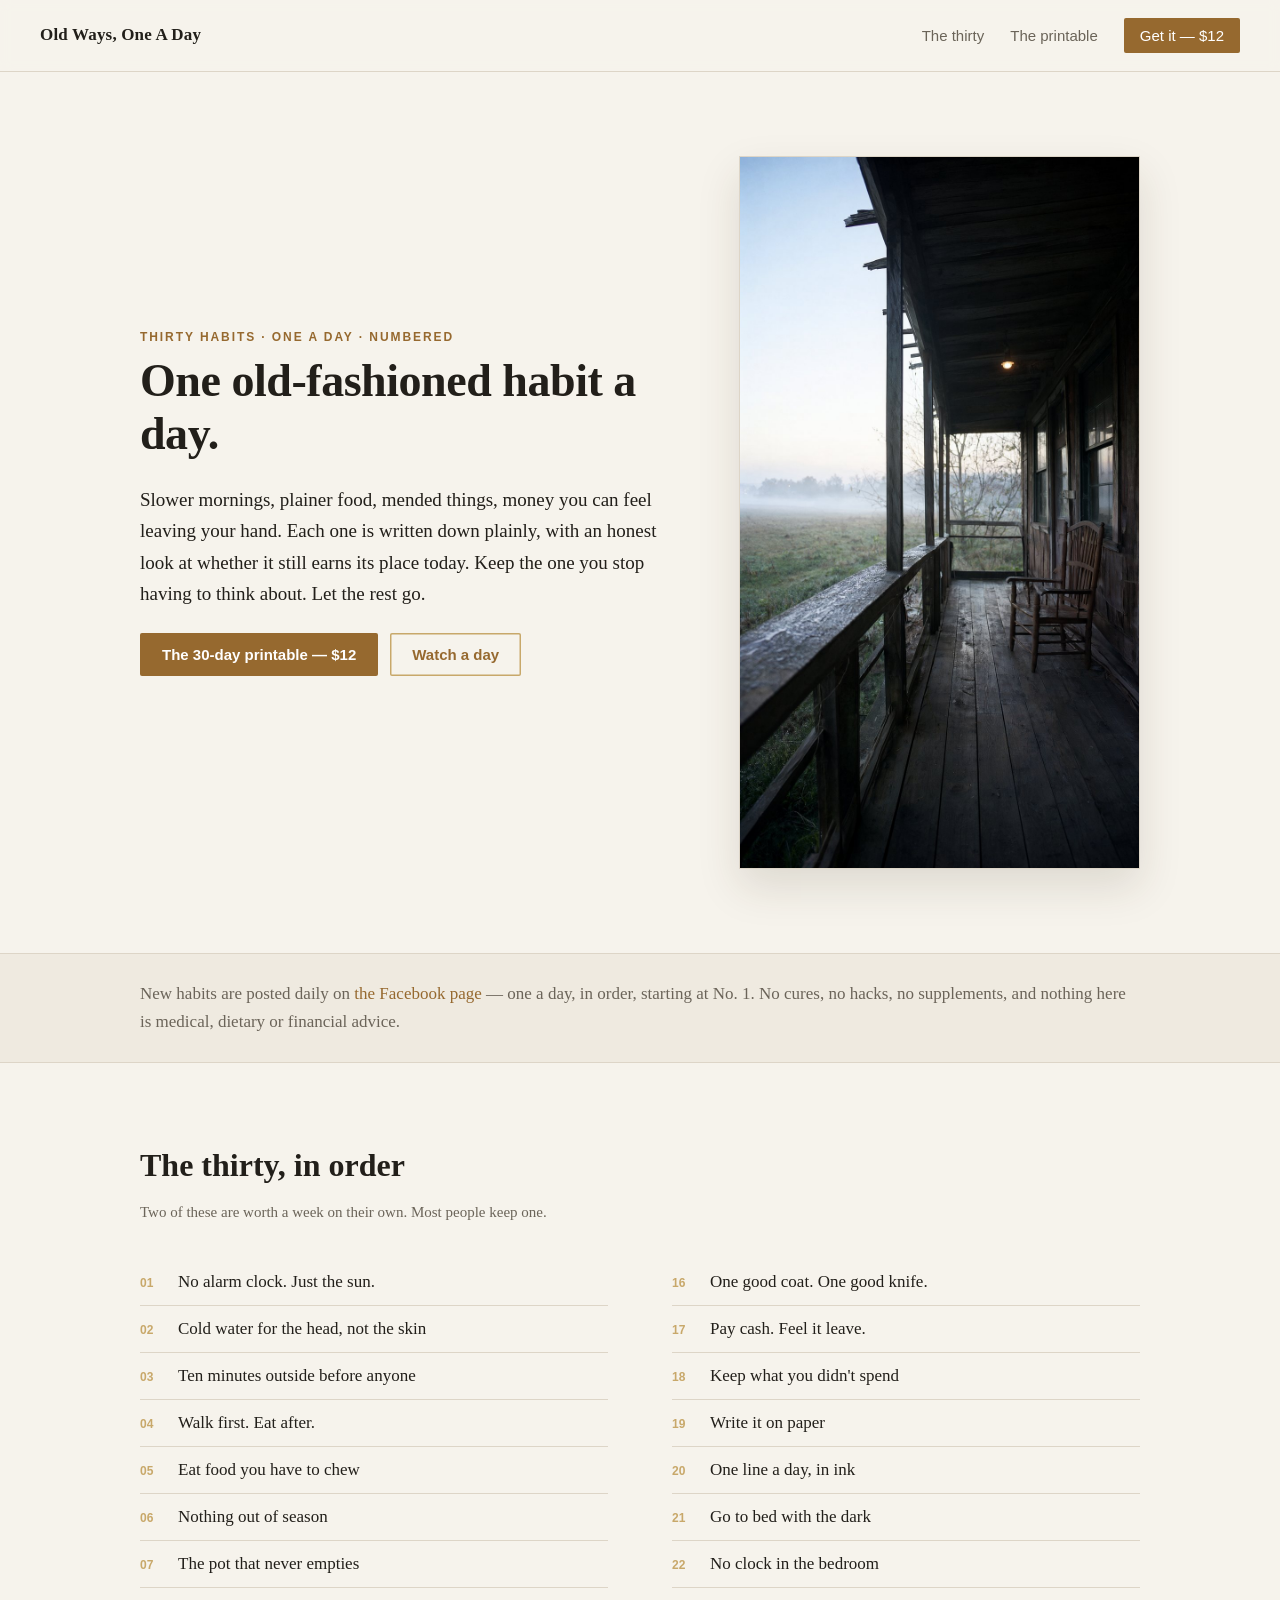
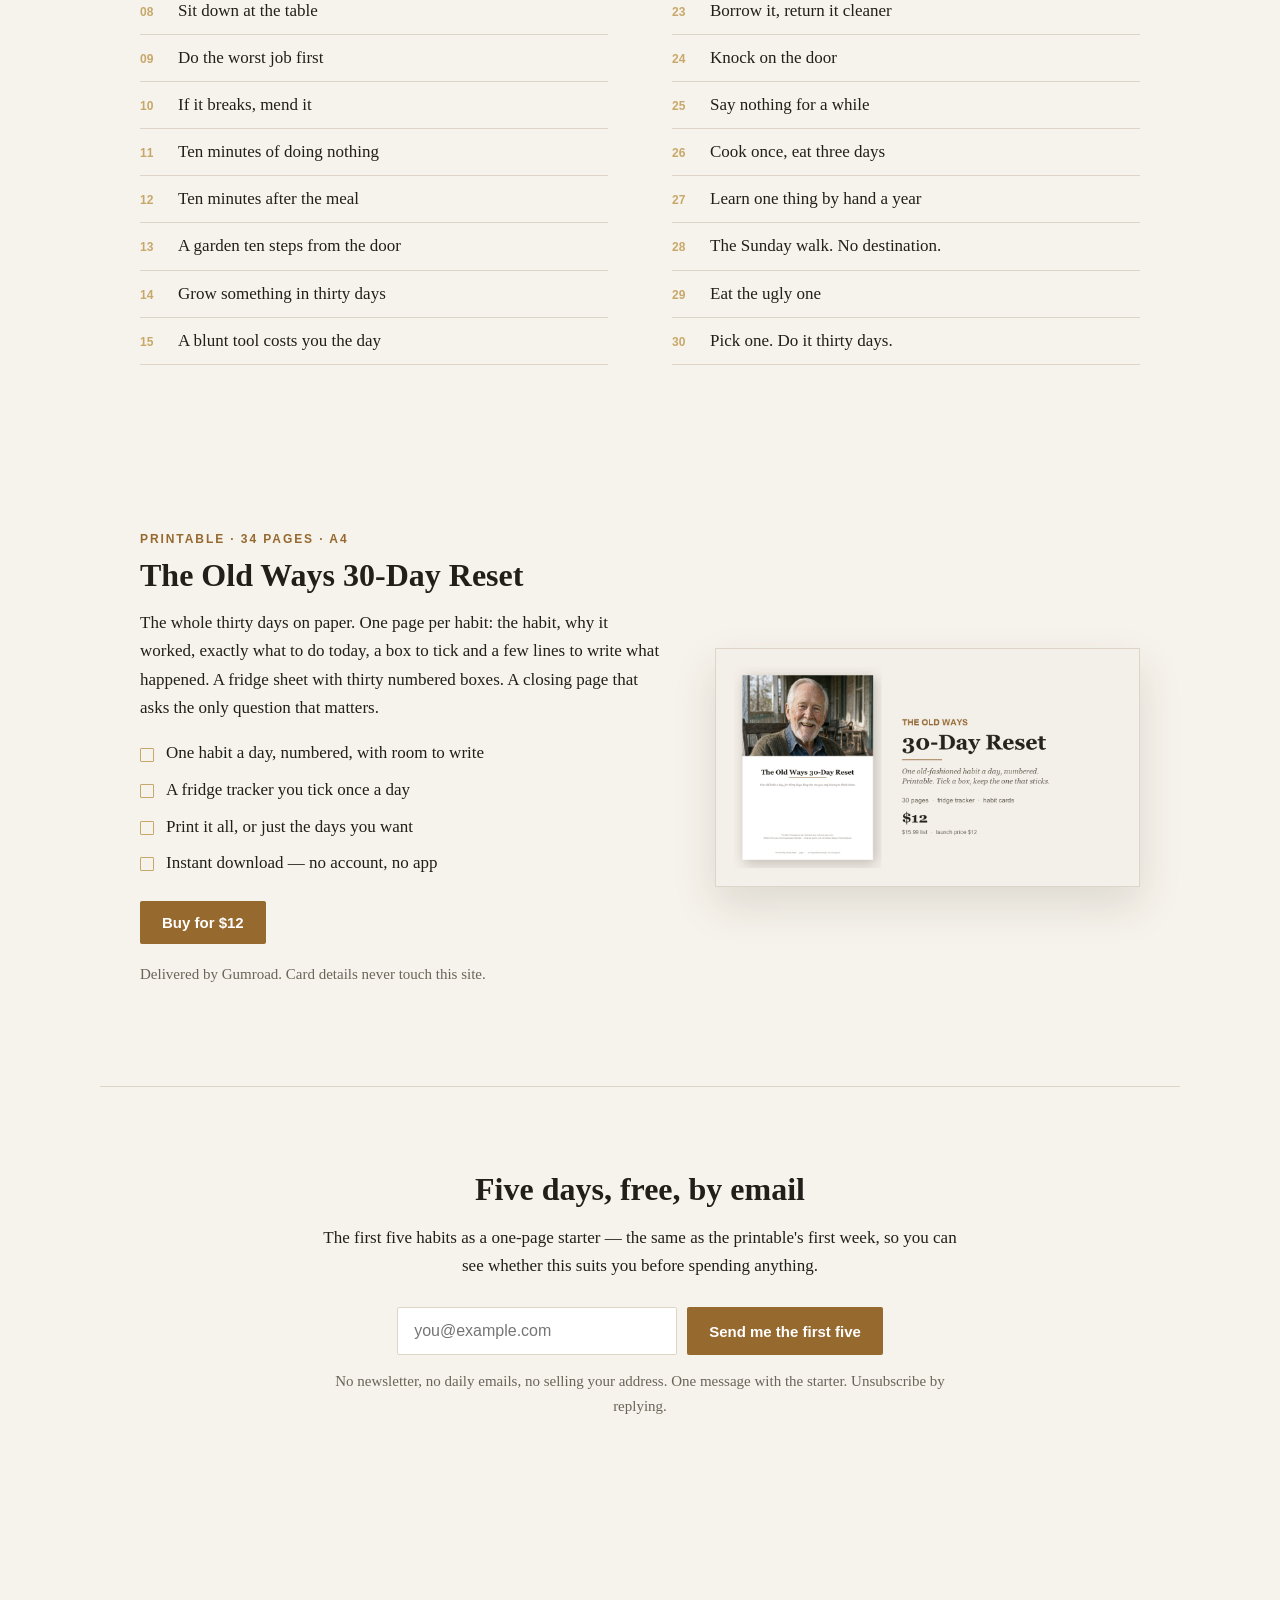
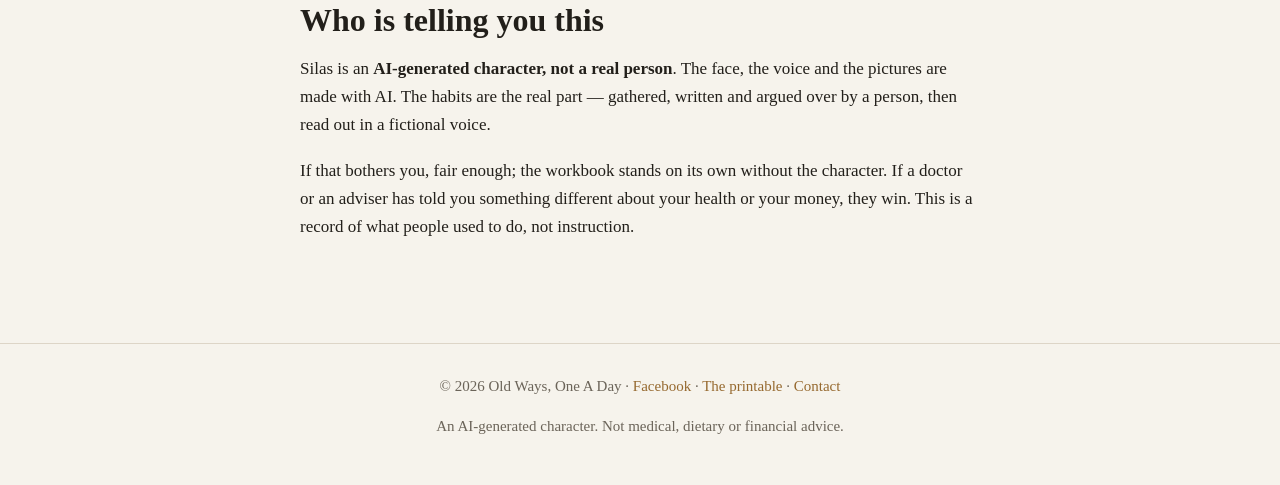
==== index.html @ 3cc09174 "Old Ways, One A Day — landing page, email capture, free five-day starter" ====
<!DOCTYPE html>
<html lang="en">
<head>
<meta charset="utf-8">
<meta name="viewport" content="width=device-width, initial-scale=1">
<title>Old Ways, One A Day — one old-fashioned habit a day, numbered</title>
<meta name="description" content="Thirty old-fashioned habits, one a day, numbered. Slower mornings, plainer food, mended things. Printable 30-day workbook.">
<meta property="og:title" content="Old Ways, One A Day">
<meta property="og:description" content="One old-fashioned habit a day, numbered. The 30-day printable workbook.">
<meta property="og:image" content="assets/img/cover.jpg">
<link rel="stylesheet" href="assets/style.css">
</head>
<body>

<header class="site-head">
  <a class="brand" href="/">Old Ways, One A Day</a>
  <nav>
    <a href="#habits">The thirty</a>
    <a href="#printable">The printable</a>
    <a class="cta" href="https://dennireed.gumroad.com/l/clewwj">Get it — $12</a>
  </nav>
</header>

<main>

  <section class="hero">
    <div class="hero-copy">
      <p class="eyebrow">Thirty habits &middot; one a day &middot; numbered</p>
      <h1>One old-fashioned habit a day.</h1>
      <p class="lede">Slower mornings, plainer food, mended things, money you can feel leaving your
      hand. Each one is written down plainly, with an honest look at whether it still earns its
      place today. Keep the one you stop having to think about. Let the rest go.</p>
      <p class="actions">
        <a class="button" href="https://dennireed.gumroad.com/l/clewwj">The 30-day printable &mdash; $12</a>
        <a class="button ghost" href="https://www.facebook.com/oldwaysoneaday">Watch a day</a>
      </p>
    </div>
    <figure class="hero-figure">
      <img src="assets/img/porch_dawn.jpg" alt="A covered farmhouse porch at first light">
    </figure>
  </section>

  <section class="band">
    <div class="band-inner">
      <p>New habits are posted daily on <a href="https://www.facebook.com/oldwaysoneaday">the Facebook page</a> — one a day, in order,
      starting at No. 1. No cures, no hacks, no supplements, and nothing here is medical, dietary or
      financial advice.</p>
    </div>
  </section>

  <section id="habits" class="habits">
    <h2>The thirty, in order</h2>
    <p class="sub">Two of these are worth a week on their own. Most people keep one.</p>
    <ol class="habit-list">
      <li><span class="num">01</span><span class="rule">No alarm clock. Just the sun.</span></li>
      <li><span class="num">02</span><span class="rule">Cold water for the head, not the skin</span></li>
      <li><span class="num">03</span><span class="rule">Ten minutes outside before anyone</span></li>
      <li><span class="num">04</span><span class="rule">Walk first. Eat after.</span></li>
      <li><span class="num">05</span><span class="rule">Eat food you have to chew</span></li>
      <li><span class="num">06</span><span class="rule">Nothing out of season</span></li>
      <li><span class="num">07</span><span class="rule">The pot that never empties</span></li>
      <li><span class="num">08</span><span class="rule">Sit down at the table</span></li>
      <li><span class="num">09</span><span class="rule">Do the worst job first</span></li>
      <li><span class="num">10</span><span class="rule">If it breaks, mend it</span></li>
      <li><span class="num">11</span><span class="rule">Ten minutes of doing nothing</span></li>
      <li><span class="num">12</span><span class="rule">Ten minutes after the meal</span></li>
      <li><span class="num">13</span><span class="rule">A garden ten steps from the door</span></li>
      <li><span class="num">14</span><span class="rule">Grow something in thirty days</span></li>
      <li><span class="num">15</span><span class="rule">A blunt tool costs you the day</span></li>
      <li><span class="num">16</span><span class="rule">One good coat. One good knife.</span></li>
      <li><span class="num">17</span><span class="rule">Pay cash. Feel it leave.</span></li>
      <li><span class="num">18</span><span class="rule">Keep what you didn&#x27;t spend</span></li>
      <li><span class="num">19</span><span class="rule">Write it on paper</span></li>
      <li><span class="num">20</span><span class="rule">One line a day, in ink</span></li>
      <li><span class="num">21</span><span class="rule">Go to bed with the dark</span></li>
      <li><span class="num">22</span><span class="rule">No clock in the bedroom</span></li>
      <li><span class="num">23</span><span class="rule">Borrow it, return it cleaner</span></li>
      <li><span class="num">24</span><span class="rule">Knock on the door</span></li>
      <li><span class="num">25</span><span class="rule">Say nothing for a while</span></li>
      <li><span class="num">26</span><span class="rule">Cook once, eat three days</span></li>
      <li><span class="num">27</span><span class="rule">Learn one thing by hand a year</span></li>
      <li><span class="num">28</span><span class="rule">The Sunday walk. No destination.</span></li>
      <li><span class="num">29</span><span class="rule">Eat the ugly one</span></li>
      <li><span class="num">30</span><span class="rule">Pick one. Do it thirty days.</span></li>
    </ol>
  </section>

  <section id="printable" class="printable">
    <div class="printable-copy">
      <p class="eyebrow">Printable &middot; 34 pages &middot; A4</p>
      <h2>The Old Ways 30-Day Reset</h2>
      <p>The whole thirty days on paper. One page per habit: the habit, why it worked, exactly what
      to do today, a box to tick and a few lines to write what happened. A fridge sheet with thirty
      numbered boxes. A closing page that asks the only question that matters.</p>
      <ul class="ticks">
        <li>One habit a day, numbered, with room to write</li>
        <li>A fridge tracker you tick once a day</li>
        <li>Print it all, or just the days you want</li>
        <li>Instant download &mdash; no account, no app</li>
      </ul>
      <p class="actions"><a class="button" href="https://dennireed.gumroad.com/l/clewwj">Buy for $12</a></p>
      <p class="fine">Delivered by Gumroad. Card details never touch this site.</p>
    </div>
    <figure class="printable-figure">
      <img src="assets/img/cover.jpg" alt="The Old Ways 30-Day Reset workbook cover">
    </figure>
  </section>

  <section class="signup">
    <h2>Five days, free, by email</h2>
    <p>The first five habits as a one-page starter — the same as the printable's first week, so you
    can see whether this suits you before spending anything.</p>
    <form class="signup-form" action="/subscribe.php" method="post">
      <input type="email" name="email" placeholder="you@example.com" required aria-label="Your email">
      <input type="text" name="website" class="hp" tabindex="-1" autocomplete="off" aria-hidden="true">
      <button type="submit">Send me the first five</button>
    </form>
    <p class="fine">No newsletter, no daily emails, no selling your address. One message with the
    starter. Unsubscribe by replying.</p>
  </section>

  <section class="about">
    <h2>Who is telling you this</h2>
    <p>Silas is an <strong>AI-generated character, not a real person</strong>. The face, the voice
    and the pictures are made with AI. The habits are the real part — gathered, written and argued
    over by a person, then read out in a fictional voice.</p>
    <p>If that bothers you, fair enough; the workbook stands on its own without the character. If a
    doctor or an adviser has told you something different about your health or your money, they win.
    This is a record of what people used to do, not instruction.</p>
  </section>

</main>

<footer class="site-foot">
  <p>&copy; 2026 Old Ways, One A Day &middot; <a href="https://www.facebook.com/oldwaysoneaday">Facebook</a> &middot;
  <a href="https://dennireed.gumroad.com/l/clewwj">The printable</a> &middot; <a href="mailto:dennisreed143@gmail.com">Contact</a></p>
  <p class="fine">An AI-generated character. Not medical, dietary or financial advice.</p>
</footer>

</body>
</html>
---- assets/style.css ----
/* Old Ways, One A Day — one page, hand-written CSS, no framework. */

:root {
  --paper: #f6f3ec;
  --paper-2: #efeae0;
  --ink: #221f1a;
  --muted: #6b6459;
  --line: #ddd5c7;
  --accent: #96692f;
  --accent-soft: #c8a86a;
  --max: 1080px;
}

* { box-sizing: border-box; }

html { scroll-behavior: smooth; }

body {
  margin: 0;
  background: var(--paper);
  color: var(--ink);
  font: 17px/1.65 Georgia, "Iowan Old Style", serif;
  -webkit-font-smoothing: antialiased;
}

a { color: var(--accent); text-decoration: none; }
a:hover { text-decoration: underline; }

h1, h2 { font-weight: 700; line-height: 1.15; margin: 0 0 .5em; }
h1 { font-size: clamp(28px, 4.4vw, 46px); letter-spacing: -.01em; }
h2 { font-size: clamp(22px, 3vw, 32px); }

p { margin: 0 0 1.05em; }
.fine, .sub { color: var(--muted); font-size: 15px; }
.eyebrow {
  font: 700 12px/1 Arial, Helvetica, sans-serif;
  letter-spacing: .16em; text-transform: uppercase; color: var(--accent);
  margin: 0 0 1em;
}
.lede { font-size: 19px; }

/* ---------- header ---------- */
.site-head {
  display: flex; align-items: center; justify-content: space-between; gap: 18px;
  padding: 18px clamp(16px, 4vw, 40px);
  border-bottom: 1px solid var(--line);
  background: rgba(246, 243, 236, .92);
  position: sticky; top: 0; z-index: 10;
  backdrop-filter: blur(6px);
}
.site-head .brand {
  font-weight: 700; letter-spacing: .01em; color: var(--ink); font-size: 17px;
}
.site-head nav { display: flex; align-items: center; gap: clamp(12px, 2.2vw, 26px); }
.site-head nav a { font: 15px/1 Arial, Helvetica, sans-serif; color: var(--muted); }
.site-head nav a.cta {
  color: #fff; background: var(--accent); padding: 10px 16px; border-radius: 2px;
}
.site-head nav a.cta:hover { background: #7f5827; text-decoration: none; }

/* ---------- layout ---------- */
main > section {
  padding: clamp(40px, 7vw, 84px) clamp(16px, 4vw, 40px);
  max-width: var(--max); margin: 0 auto;
}
section.band { max-width: none; background: var(--paper-2); border-block: 1px solid var(--line); padding: 26px 0; }
.band-inner { max-width: var(--max); margin: 0 auto; padding: 0 clamp(16px, 4vw, 40px); }
.band-inner p { margin: 0; color: var(--muted); }

/* ---------- hero ---------- */
.hero { display: grid; grid-template-columns: 1.15fr .85fr; gap: clamp(24px, 5vw, 56px); align-items: center; }
.hero-figure { margin: 0; }
.hero-figure img, .printable-figure img {
  width: 100%; height: auto; display: block; border: 1px solid var(--line);
  box-shadow: 0 18px 40px rgba(60, 46, 26, .13);
}

/* ---------- buttons ---------- */
.actions { display: flex; flex-wrap: wrap; gap: 12px; margin-top: 1.4em; }
.button {
  display: inline-block; background: var(--accent); color: #fff;
  font: 700 15px/1 Arial, Helvetica, sans-serif; padding: 14px 22px; border-radius: 2px;
}
.button:hover { background: #7f5827; text-decoration: none; }
.button.ghost { background: transparent; color: var(--accent); box-shadow: inset 0 0 0 1.5px var(--accent-soft); }
.button.ghost:hover { background: rgba(150, 105, 47, .07); }

/* ---------- habit list ---------- */
.habit-list { list-style: none; margin: 2em 0 0; padding: 0; columns: 2; column-gap: clamp(24px, 5vw, 64px); }
.habit-list li {
  break-inside: avoid; display: flex; gap: 12px; align-items: baseline;
  padding: 9px 0; border-bottom: 1px solid var(--line);
}
.habit-list .num {
  font: 700 12px/1 Arial, Helvetica, sans-serif; color: var(--accent-soft); min-width: 26px;
}
.habit-list .rule { font-size: 17px; }

/* ---------- printable ---------- */
.printable { display: grid; grid-template-columns: 1.1fr .9fr; gap: clamp(24px, 5vw, 56px); align-items: center; }
.printable-figure { margin: 0; }
.ticks { list-style: none; padding: 0; margin: 0 0 1em; }
.ticks li { padding-left: 26px; position: relative; margin-bottom: .5em; }
.ticks li::before {
  content: ""; position: absolute; left: 0; top: .48em;
  width: 12px; height: 12px; border: 1.5px solid var(--accent-soft); border-radius: 1px;
}

/* ---------- signup ---------- */
.signup { text-align: center; border-top: 1px solid var(--line); }
.signup p { max-width: 640px; margin-inline: auto; }
.signup-form { display: flex; flex-wrap: wrap; gap: 10px; justify-content: center; margin: 1.6em 0 .8em; }
.signup-form input[type=email] {
  font: 16px/1 Arial, Helvetica, sans-serif; padding: 14px 16px; min-width: 280px;
  border: 1px solid var(--line); background: #fff; color: var(--ink); border-radius: 2px;
}
.signup-form button {
  font: 700 15px/1 Arial, Helvetica, sans-serif; padding: 14px 22px; border: 0; border-radius: 2px;
  background: var(--accent); color: #fff; cursor: pointer;
}
.signup-form button:hover { background: #7f5827; }
.hp { position: absolute; left: -9999px; }

/* ---------- about + footer ---------- */
.about { max-width: 760px; }
.site-foot {
  border-top: 1px solid var(--line); padding: 30px clamp(16px, 4vw, 40px) 46px;
  text-align: center; color: var(--muted); font-size: 15px;
}
.site-foot .fine { margin: 0; }

@media (max-width: 760px) {
  .hero, .printable { grid-template-columns: 1fr; }
  .hero-figure { order: -1; }
  .habit-list { columns: 1; }
  .site-head nav a:not(.cta) { display: none; }
}
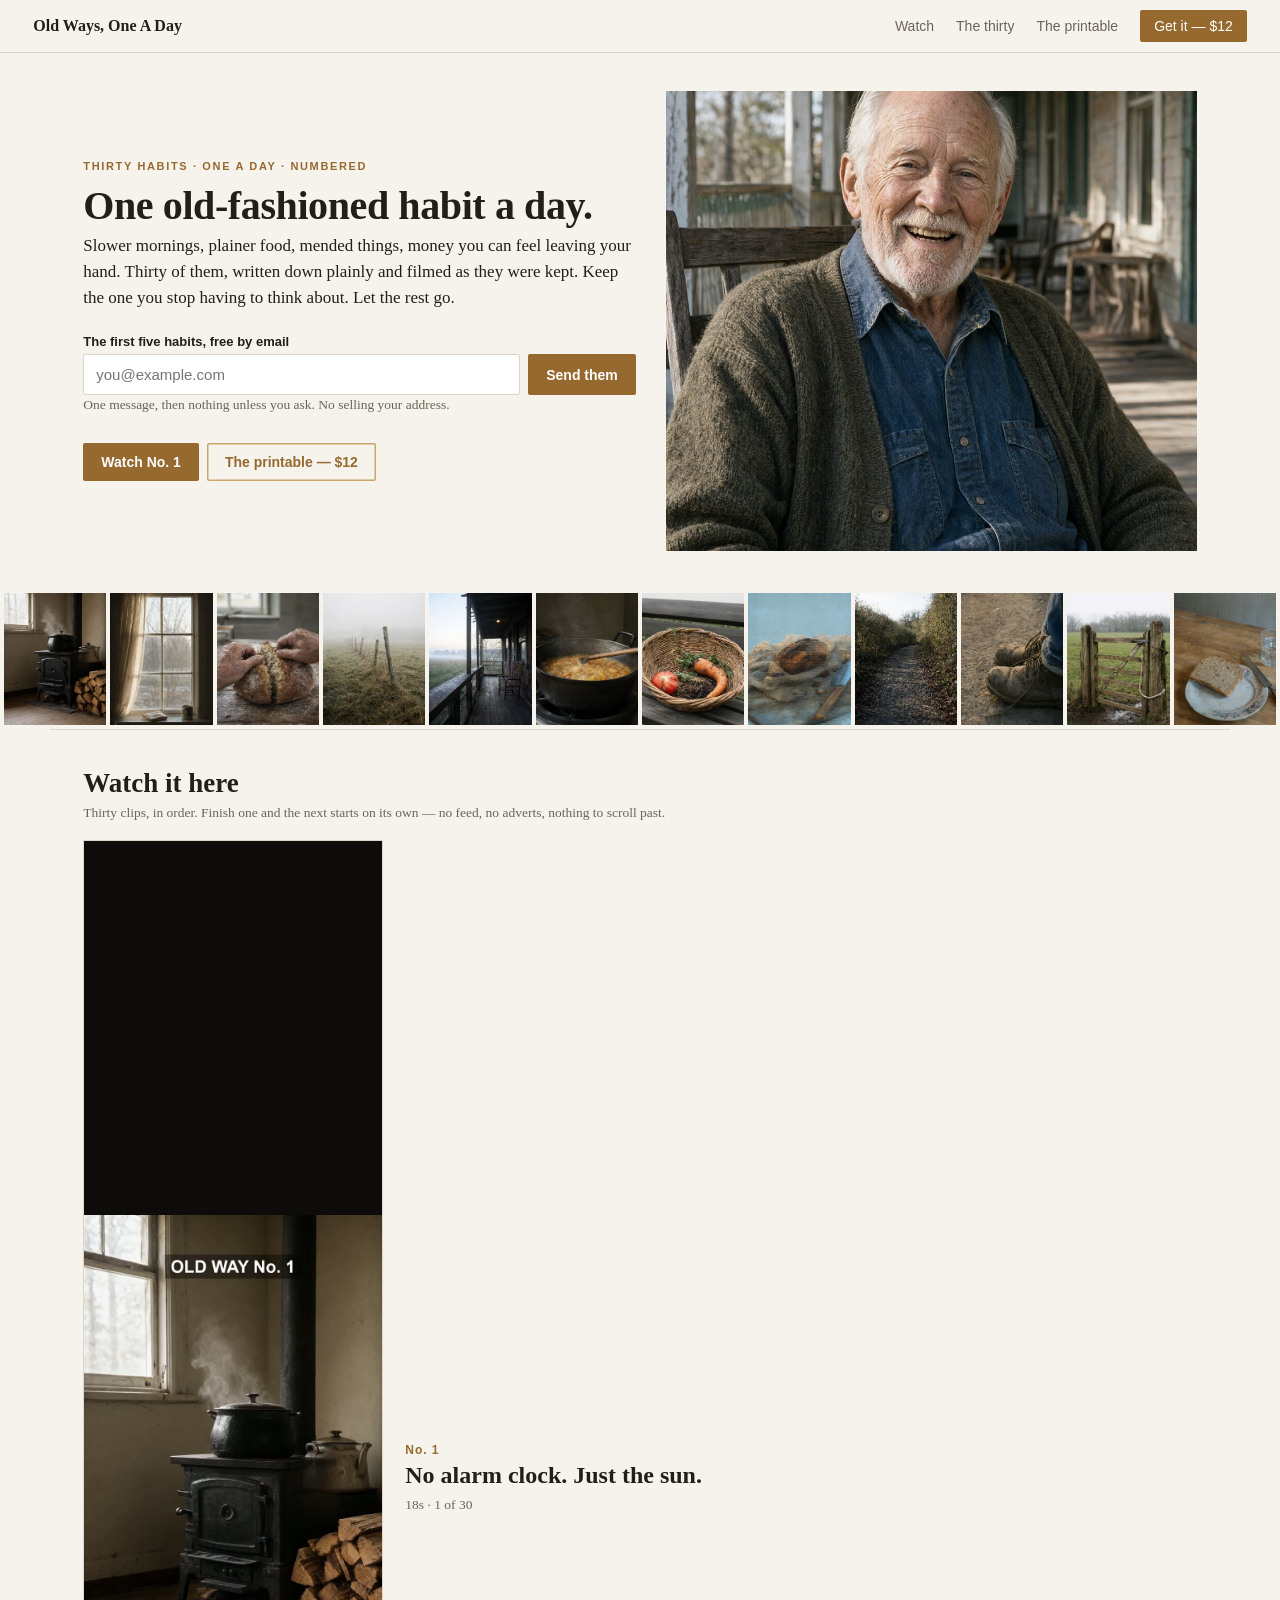
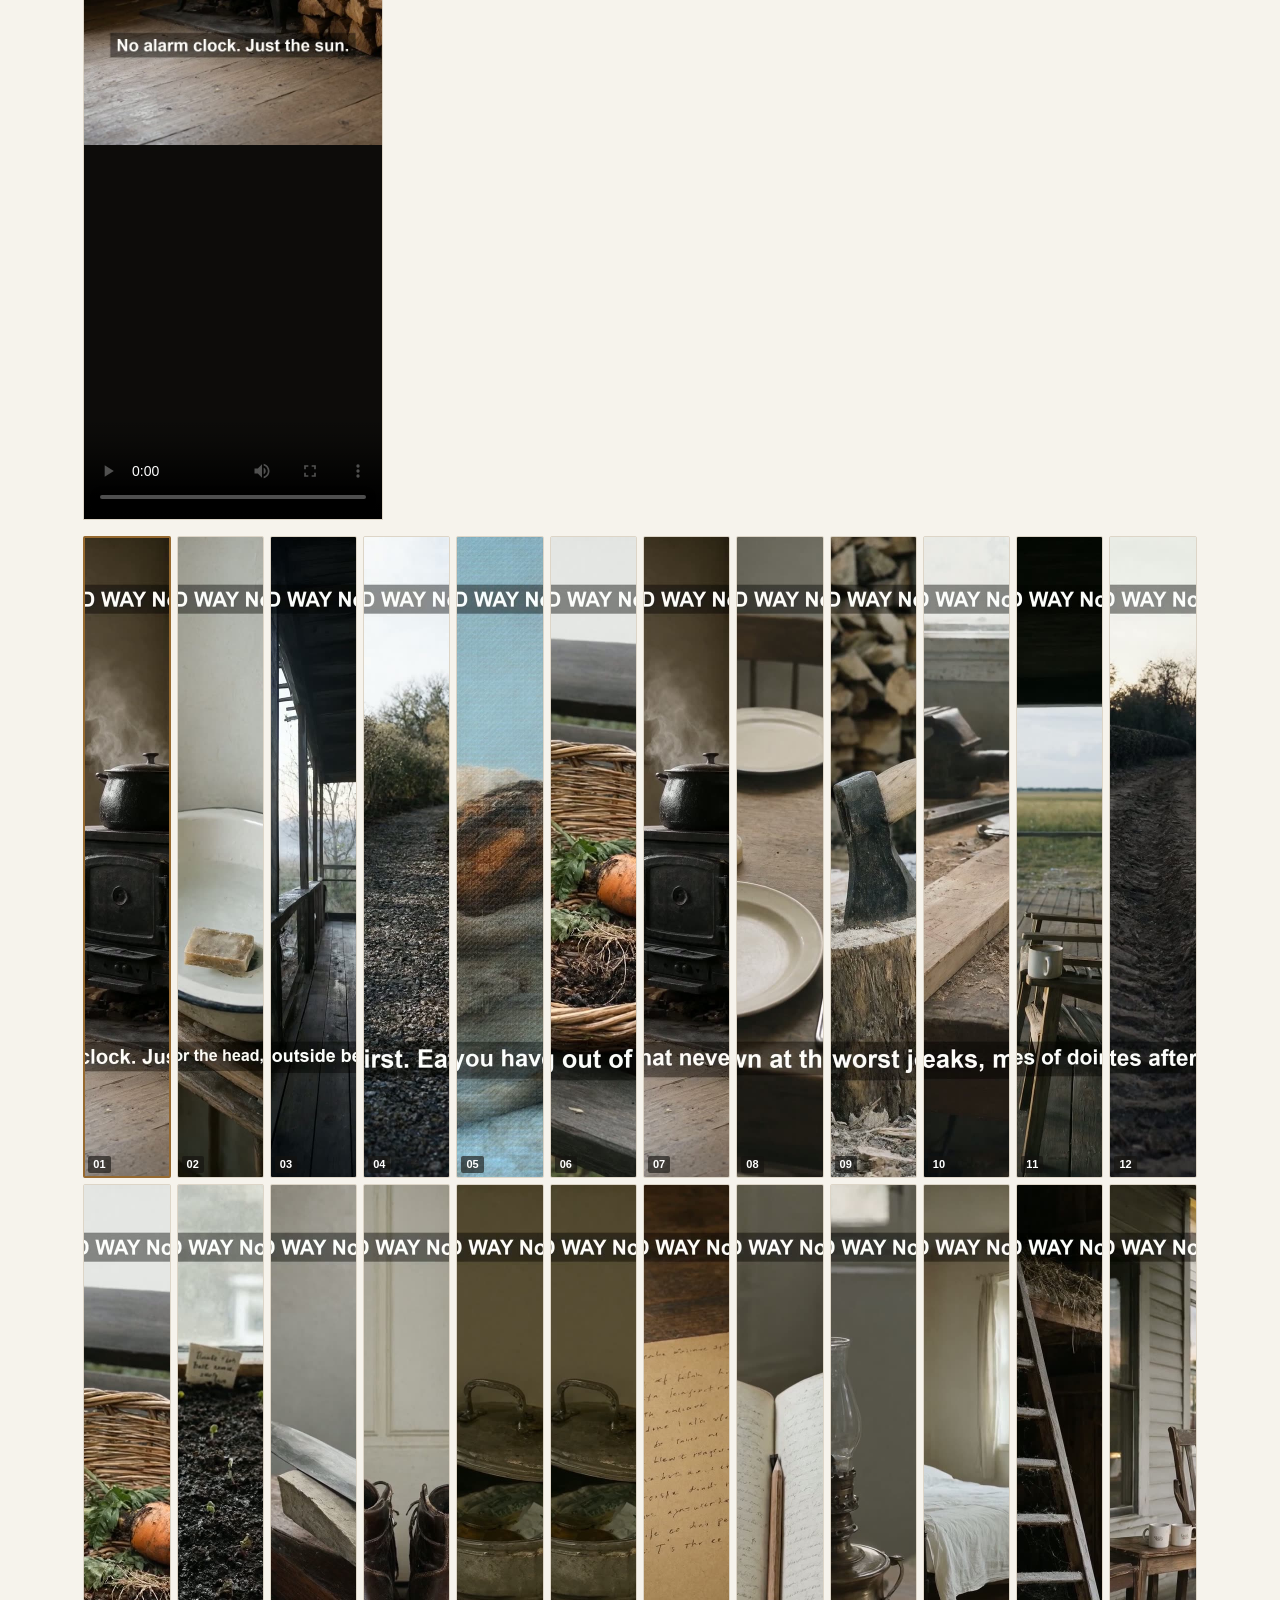
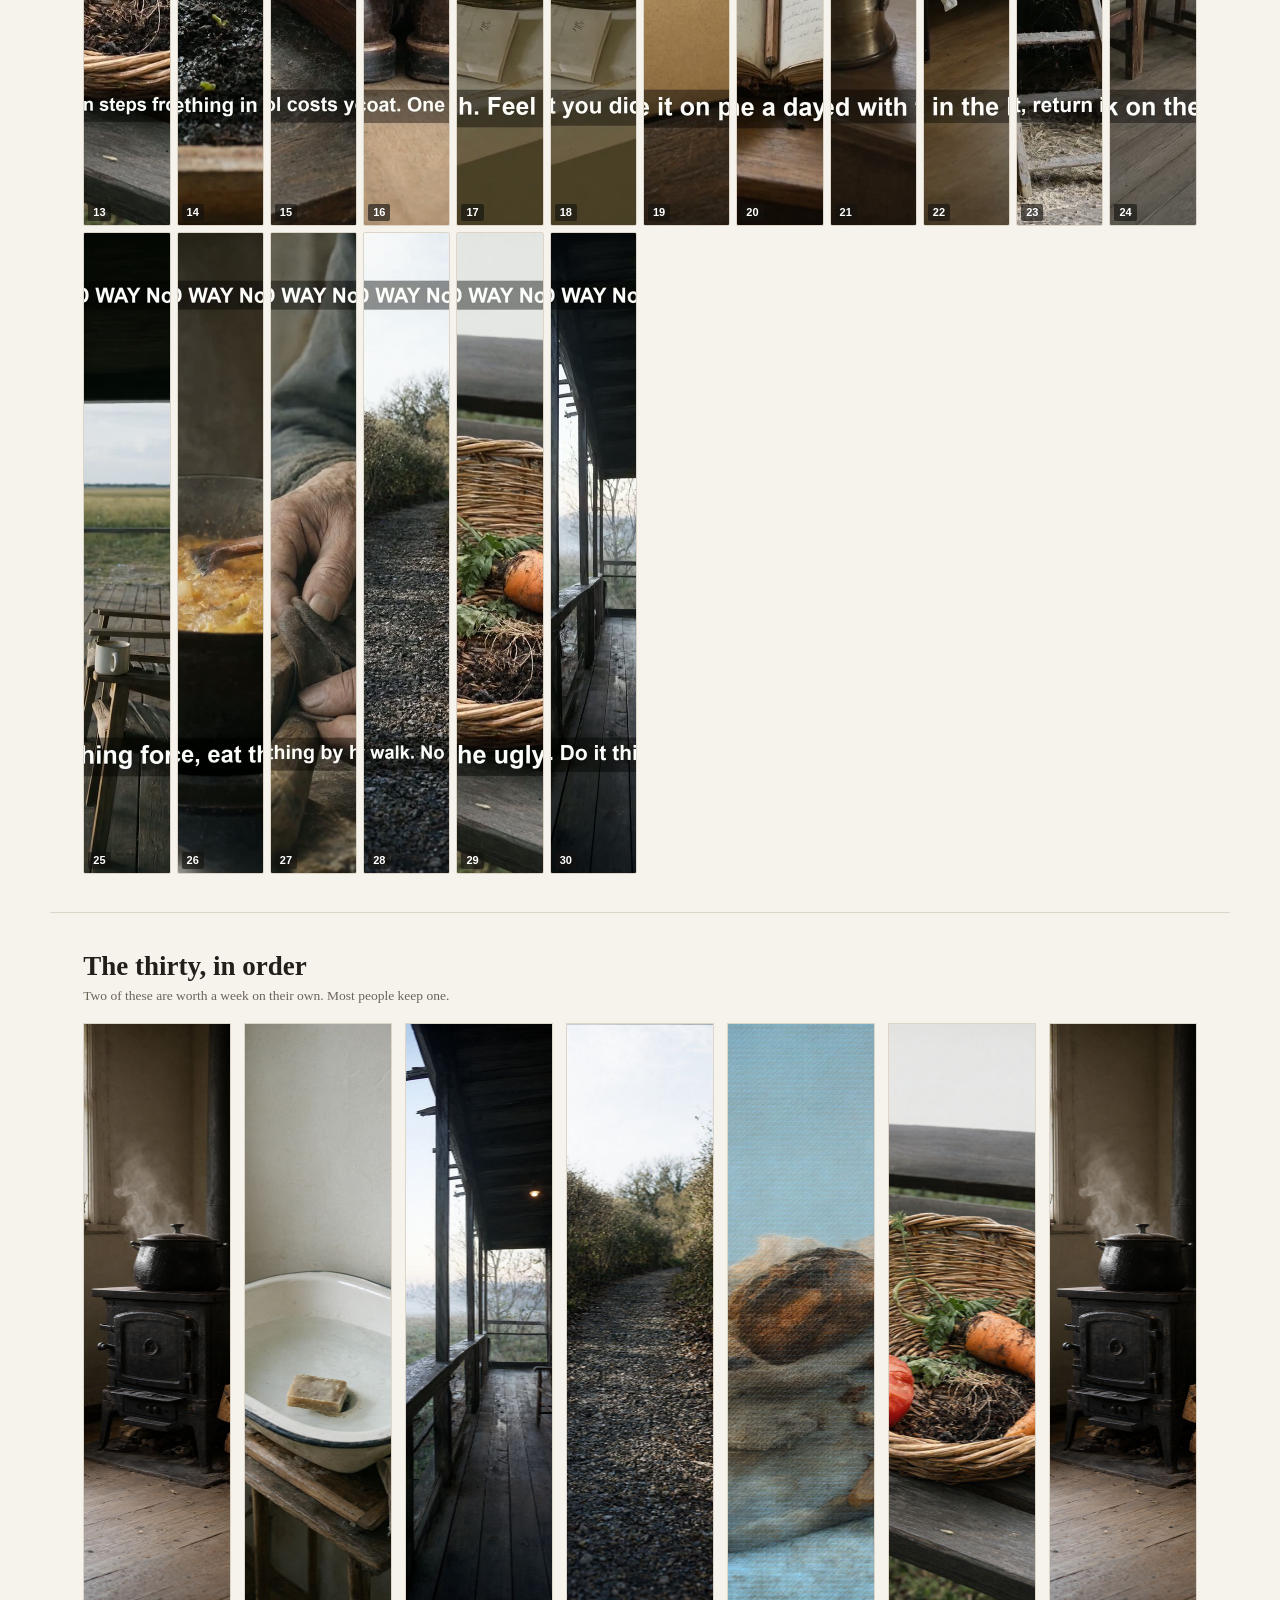
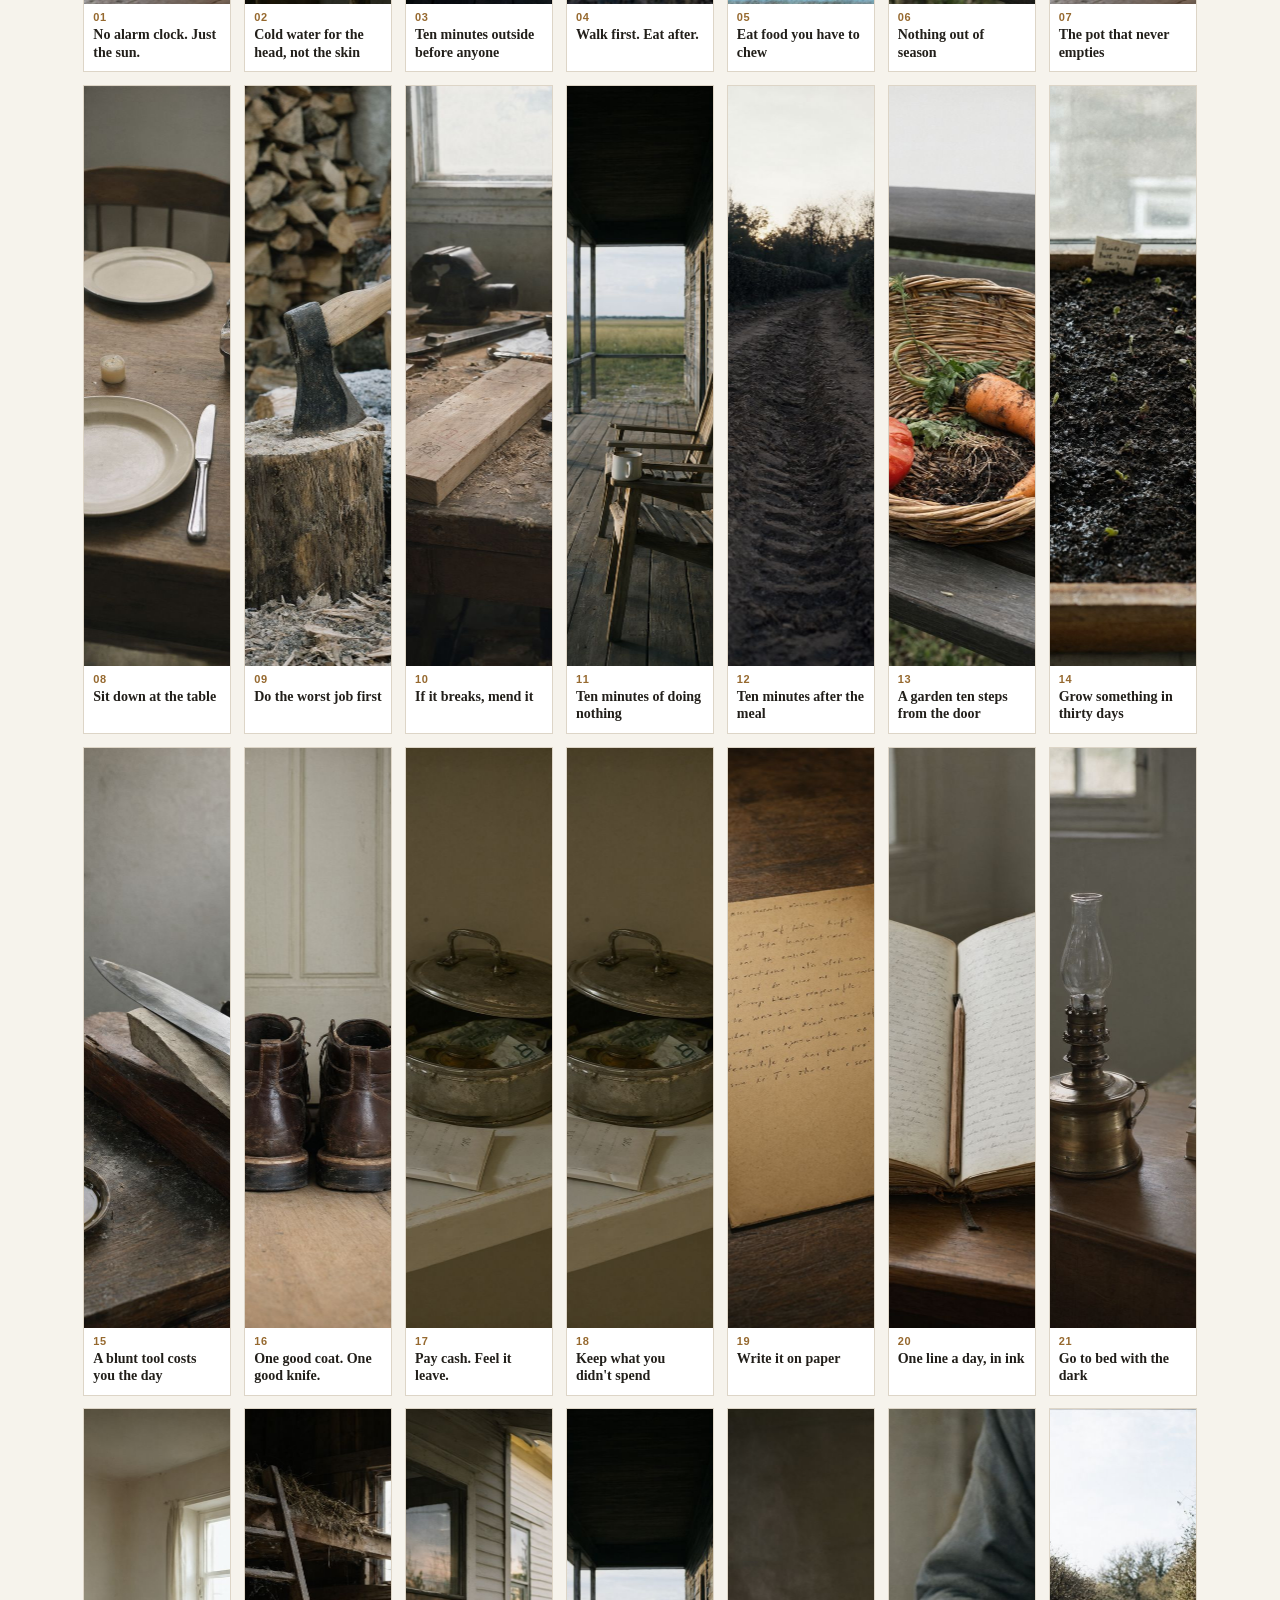
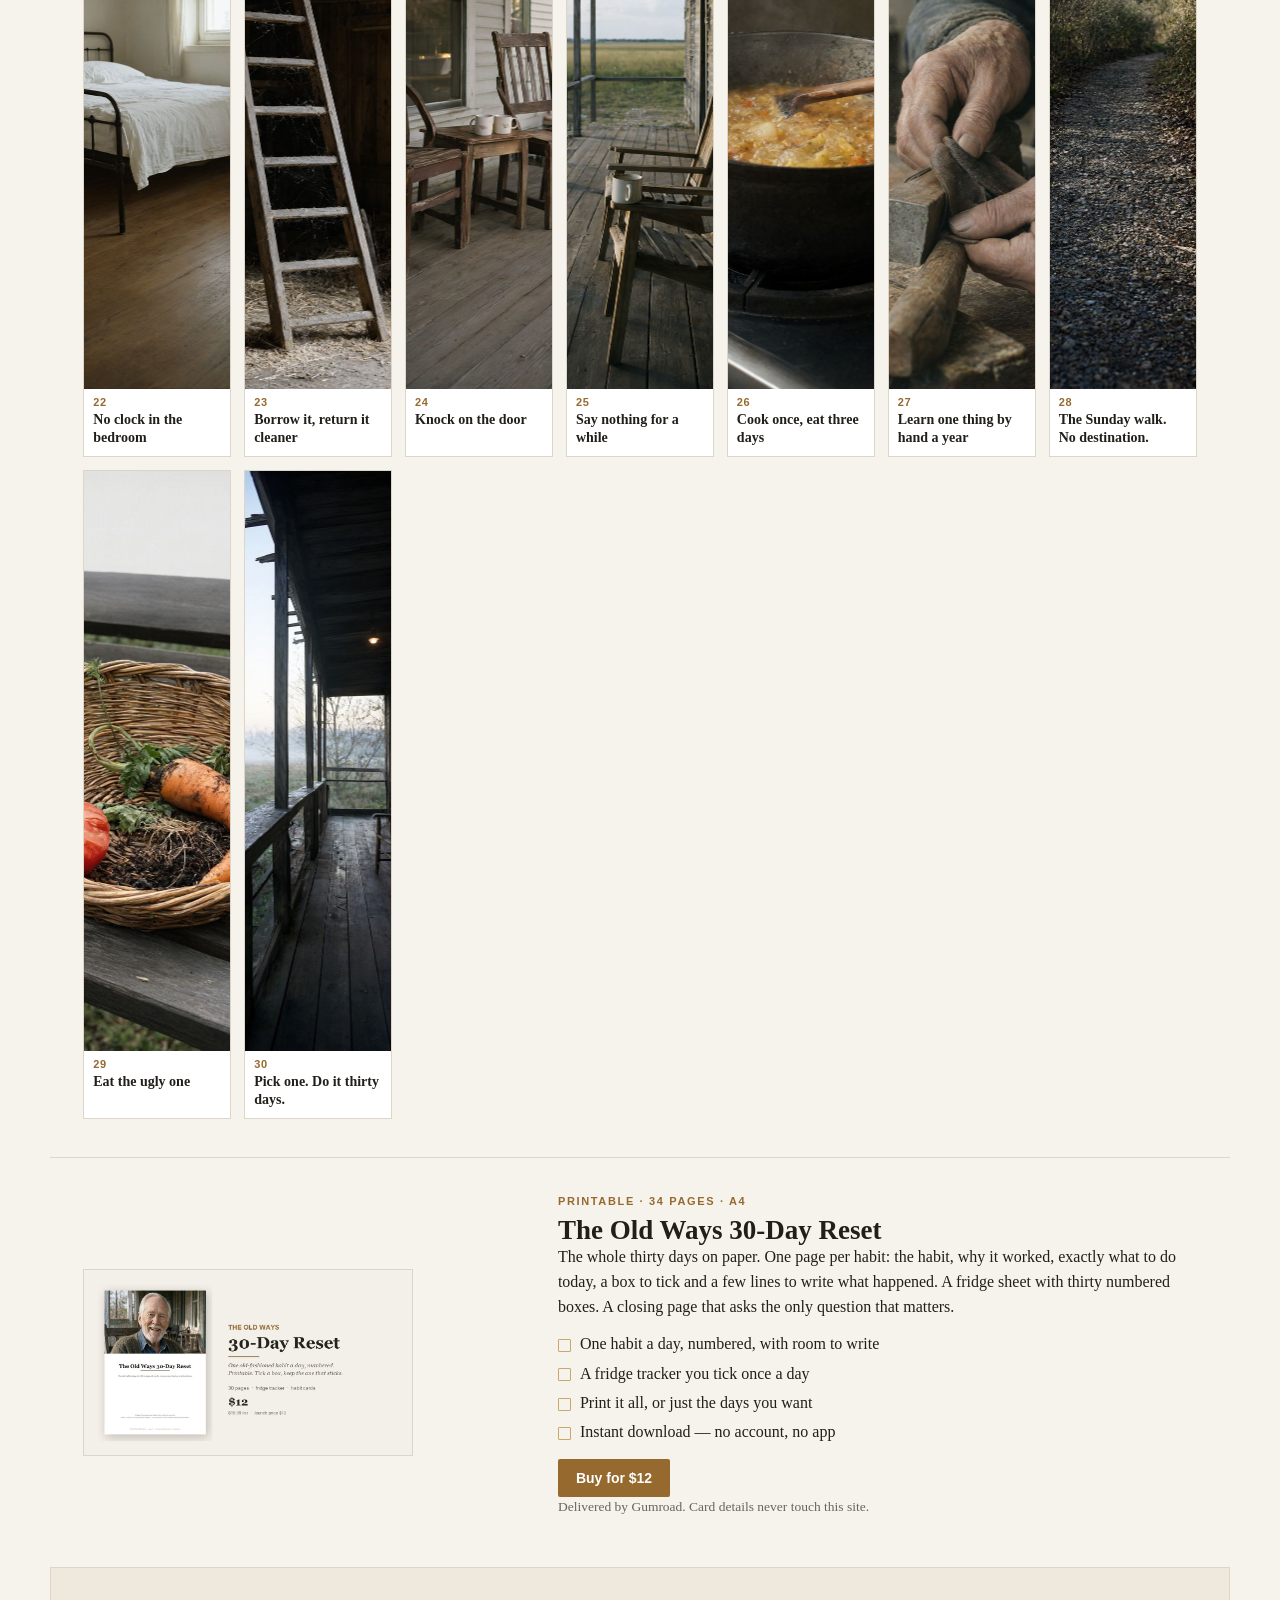
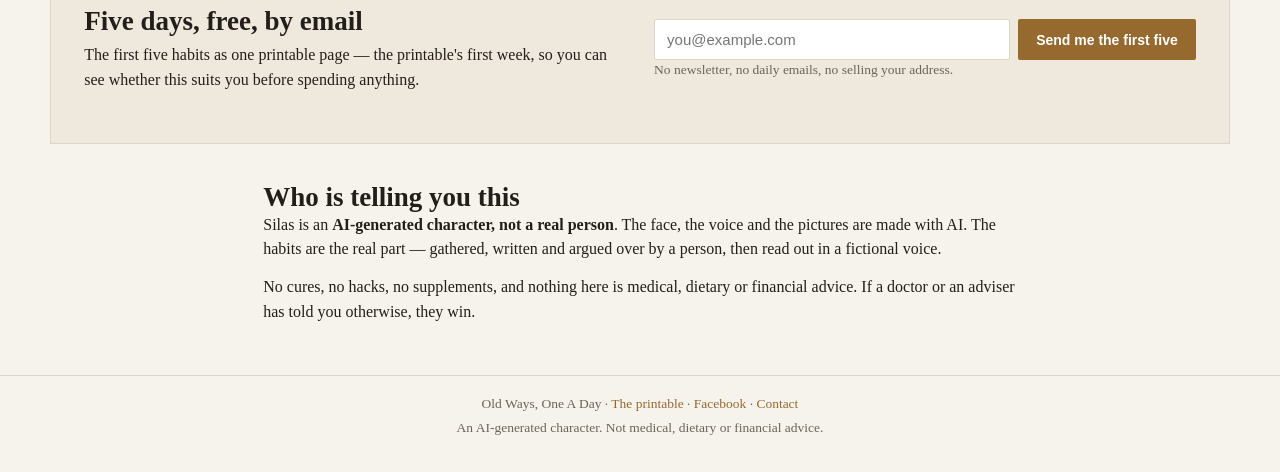
==== commit 9cea725f: "Rebuild the page image-led: on-site player with auto-advance, 30 habit cards, collage strip, tighter" ====
--- a/index.html
+++ b/index.html
@@ -3,139 +3,246 @@
 <head>
 <meta charset="utf-8">
 <meta name="viewport" content="width=device-width, initial-scale=1">
-<title>Old Ways, One A Day — one old-fashioned habit a day, numbered</title>
-<meta name="description" content="Thirty old-fashioned habits, one a day, numbered. Slower mornings, plainer food, mended things. Printable 30-day workbook.">
+<title>Old Ways, One A Day — thirty old-fashioned habits, one a day</title>
+<meta name="description" content="Thirty old-fashioned habits, one a day, numbered — every one of them watchable here. Printable 30-day workbook, $12.">
 <meta property="og:title" content="Old Ways, One A Day">
-<meta property="og:description" content="One old-fashioned habit a day, numbered. The 30-day printable workbook.">
+<meta property="og:description" content="One old-fashioned habit a day, numbered. Watch the series, then take the thirty days on paper.">
 <meta property="og:image" content="assets/img/cover.jpg">
 <link rel="stylesheet" href="assets/style.css">
 </head>
 <body>
 
-<header class="site-head">
+<header class="bar">
   <a class="brand" href="/">Old Ways, One A Day</a>
   <nav>
-    <a href="#habits">The thirty</a>
+    <a href="#watch">Watch</a>
+    <a href="#thirty">The thirty</a>
     <a href="#printable">The printable</a>
-    <a class="cta" href="https://dennireed.gumroad.com/l/clewwj">Get it — $12</a>
+    <a class="cta" href="#printable">Get it — $12</a>
   </nav>
 </header>
 
 <main>
 
-  <section class="hero">
-    <div class="hero-copy">
-      <p class="eyebrow">Thirty habits &middot; one a day &middot; numbered</p>
-      <h1>One old-fashioned habit a day.</h1>
-      <p class="lede">Slower mornings, plainer food, mended things, money you can feel leaving your
-      hand. Each one is written down plainly, with an honest look at whether it still earns its
-      place today. Keep the one you stop having to think about. Let the rest go.</p>
-      <p class="actions">
-        <a class="button" href="https://dennireed.gumroad.com/l/clewwj">The 30-day printable &mdash; $12</a>
-        <a class="button ghost" href="https://www.facebook.com/oldwaysoneaday">Watch a day</a>
-      </p>
+<section class="hero">
+  <div class="hero-copy">
+    <p class="eyebrow">Thirty habits &middot; one a day &middot; numbered</p>
+    <h1>One old-fashioned habit a day.</h1>
+    <p class="lede">Slower mornings, plainer food, mended things, money you can feel leaving your
+    hand. Thirty of them, written down plainly and filmed as they were kept. Keep the one you stop
+    having to think about. Let the rest go.</p>
+    <form class="signup" action="/subscribe.php" method="post">
+      <label for="hero-email">The first five habits, free by email</label>
+      <div class="field">
+        <input id="hero-email" type="email" name="email" placeholder="you@example.com" required>
+        <input type="text" name="website" class="hp" tabindex="-1" autocomplete="off" aria-hidden="true">
+        <button type="submit">Send them</button>
+      </div>
+      <p class="tiny">One message, then nothing unless you ask. No selling your address.</p>
+    </form>
+    <p class="actions">
+      <a class="btn" href="#watch">Watch No. 1</a>
+      <a class="btn ghost" href="#printable">The printable — $12</a>
+    </p>
+  </div>
+  <figure class="hero-art">
+    <img src="assets/img/silas.jpg" alt="Silas on the farmhouse porch at first light">
+  </figure>
+</section>
+
+<section class="strip" aria-label="Some of the thirty">
+  <img src="assets/img/col_stove.jpg" alt="" loading="lazy">
+  <img src="assets/img/col_window_morning.jpg" alt="" loading="lazy">
+  <img src="assets/img/col_hands_bread.jpg" alt="" loading="lazy">
+  <img src="assets/img/col_field_fog.jpg" alt="" loading="lazy">
+  <img src="assets/img/col_porch_dawn.jpg" alt="" loading="lazy">
+  <img src="assets/img/col_soup_pot.jpg" alt="" loading="lazy">
+  <img src="assets/img/col_garden_basket.jpg" alt="" loading="lazy">
+  <img src="assets/img/col_bread_loaf.jpg" alt="" loading="lazy">
+  <img src="assets/img/col_path_hedgerow.jpg" alt="" loading="lazy">
+  <img src="assets/img/col_boots_path.jpg" alt="" loading="lazy">
+  <img src="assets/img/col_gate_field.jpg" alt="" loading="lazy">
+  <img src="assets/img/col_table_bread.jpg" alt="" loading="lazy">
+</section>
+
+<section id="watch" class="watch">
+  <div class="head">
+    <h2>Watch it here</h2>
+    <p class="sub">Thirty clips, in order. Finish one and the next starts on its own — no feed, no
+    adverts, nothing to scroll past.</p>
+  </div>
+  <div class="player">
+    <video id="player" controls preload="metadata" playsinline width="720" height="1280"
+           poster="assets/img/posters/01_wake_with_the_light.jpg"></video>
+    <div class="now">
+      <span class="now-no" id="now-no">No. 1</span>
+      <strong id="now-card">No alarm clock. Just the sun.</strong>
+      <span class="now-meta" id="now-meta">18s &middot; 1 of 30</span>
     </div>
-    <figure class="hero-figure">
-      <img src="assets/img/porch_dawn.jpg" alt="A covered farmhouse porch at first light">
-    </figure>
-  </section>
-
-  <section class="band">
-    <div class="band-inner">
-      <p>New habits are posted daily on <a href="https://www.facebook.com/oldwaysoneaday">the Facebook page</a> — one a day, in order,
-      starting at No. 1. No cures, no hacks, no supplements, and nothing here is medical, dietary or
-      financial advice.</p>
-    </div>
-  </section>
-
-  <section id="habits" class="habits">
+  </div>
+  <div class="playlist" id="playlist">
+    <button class="clip" type="button" data-i="0" data-src="video/01_wake_with_the_light.mp4" data-poster="assets/img/posters/01_wake_with_the_light.jpg" title="No. 1: No alarm clock. Just the sun."><img src="assets/img/posters/01_wake_with_the_light.jpg" alt="No. 1 — No alarm clock. Just the sun." loading="lazy" width="360" height="640"><span class="clip-no">01</span></button>
+    <button class="clip" type="button" data-i="1" data-src="video/02_cold_water_face.mp4" data-poster="assets/img/posters/02_cold_water_face.jpg" title="No. 2: Cold water for the head, not the skin"><img src="assets/img/posters/02_cold_water_face.jpg" alt="No. 2 — Cold water for the head, not the skin" loading="lazy" width="360" height="640"><span class="clip-no">02</span></button>
+    <button class="clip" type="button" data-i="2" data-src="video/03_ten_minutes_outside.mp4" data-poster="assets/img/posters/03_ten_minutes_outside.jpg" title="No. 3: Ten minutes outside before anyone"><img src="assets/img/posters/03_ten_minutes_outside.jpg" alt="No. 3 — Ten minutes outside before anyone" loading="lazy" width="360" height="640"><span class="clip-no">03</span></button>
+    <button class="clip" type="button" data-i="3" data-src="video/04_walk_before_breakfast.mp4" data-poster="assets/img/posters/04_walk_before_breakfast.jpg" title="No. 4: Walk first. Eat after."><img src="assets/img/posters/04_walk_before_breakfast.jpg" alt="No. 4 — Walk first. Eat after." loading="lazy" width="360" height="640"><span class="clip-no">04</span></button>
+    <button class="clip" type="button" data-i="4" data-src="video/05_bread_that_chews.mp4" data-poster="assets/img/posters/05_bread_that_chews.jpg" title="No. 5: Eat food you have to chew"><img src="assets/img/posters/05_bread_that_chews.jpg" alt="No. 5 — Eat food you have to chew" loading="lazy" width="360" height="640"><span class="clip-no">05</span></button>
+    <button class="clip" type="button" data-i="5" data-src="video/06_eat_whats_in_season.mp4" data-poster="assets/img/posters/06_eat_whats_in_season.jpg" title="No. 6: Nothing out of season"><img src="assets/img/posters/06_eat_whats_in_season.jpg" alt="No. 6 — Nothing out of season" loading="lazy" width="360" height="640"><span class="clip-no">06</span></button>
+    <button class="clip" type="button" data-i="6" data-src="video/07_the_pot_that_never_empties.mp4" data-poster="assets/img/posters/07_the_pot_that_never_empties.jpg" title="No. 7: The pot that never empties"><img src="assets/img/posters/07_the_pot_that_never_empties.jpg" alt="No. 7 — The pot that never empties" loading="lazy" width="360" height="640"><span class="clip-no">07</span></button>
+    <button class="clip" type="button" data-i="7" data-src="video/08_sit_at_the_table.mp4" data-poster="assets/img/posters/08_sit_at_the_table.jpg" title="No. 8: Sit down at the table"><img src="assets/img/posters/08_sit_at_the_table.jpg" alt="No. 8 — Sit down at the table" loading="lazy" width="360" height="640"><span class="clip-no">08</span></button>
+    <button class="clip" type="button" data-i="8" data-src="video/09_hard_thing_first.mp4" data-poster="assets/img/posters/09_hard_thing_first.jpg" title="No. 9: Do the worst job first"><img src="assets/img/posters/09_hard_thing_first.jpg" alt="No. 9 — Do the worst job first" loading="lazy" width="360" height="640"><span class="clip-no">09</span></button>
+    <button class="clip" type="button" data-i="9" data-src="video/10_fix_it_dont_buy_it.mp4" data-poster="assets/img/posters/10_fix_it_dont_buy_it.jpg" title="No. 10: If it breaks, mend it"><img src="assets/img/posters/10_fix_it_dont_buy_it.jpg" alt="No. 10 — If it breaks, mend it" loading="lazy" width="360" height="640"><span class="clip-no">10</span></button>
+    <button class="clip" type="button" data-i="10" data-src="video/11_ten_minutes_of_nothing.mp4" data-poster="assets/img/posters/11_ten_minutes_of_nothing.jpg" title="No. 11: Ten minutes of doing nothing"><img src="assets/img/posters/11_ten_minutes_of_nothing.jpg" alt="No. 11 — Ten minutes of doing nothing" loading="lazy" width="360" height="640"><span class="clip-no">11</span></button>
+    <button class="clip" type="button" data-i="11" data-src="video/12_walk_after_dinner.mp4" data-poster="assets/img/posters/12_walk_after_dinner.jpg" title="No. 12: Ten minutes after the meal"><img src="assets/img/posters/12_walk_after_dinner.jpg" alt="No. 12 — Ten minutes after the meal" loading="lazy" width="360" height="640"><span class="clip-no">12</span></button>
+    <button class="clip" type="button" data-i="12" data-src="video/13_the_garden_you_can_walk_to.mp4" data-poster="assets/img/posters/13_the_garden_you_can_walk_to.jpg" title="No. 13: A garden ten steps from the door"><img src="assets/img/posters/13_the_garden_you_can_walk_to.jpg" alt="No. 13 — A garden ten steps from the door" loading="lazy" width="360" height="640"><span class="clip-no">13</span></button>
+    <button class="clip" type="button" data-i="13" data-src="video/14_grow_something_in_thirty_days.mp4" data-poster="assets/img/posters/14_grow_something_in_thirty_days.jpg" title="No. 14: Grow something in thirty days"><img src="assets/img/posters/14_grow_something_in_thirty_days.jpg" alt="No. 14 — Grow something in thirty days" loading="lazy" width="360" height="640"><span class="clip-no">14</span></button>
+    <button class="clip" type="button" data-i="14" data-src="video/15_sharpen_your_own_tools.mp4" data-poster="assets/img/posters/15_sharpen_your_own_tools.jpg" title="No. 15: A blunt tool costs you the day"><img src="assets/img/posters/15_sharpen_your_own_tools.jpg" alt="No. 15 — A blunt tool costs you the day" loading="lazy" width="360" height="640"><span class="clip-no">15</span></button>
+    <button class="clip" type="button" data-i="15" data-src="video/16_fewer_better_things.mp4" data-poster="assets/img/posters/16_fewer_better_things.jpg" title="No. 16: One good coat. One good knife."><img src="assets/img/posters/16_fewer_better_things.jpg" alt="No. 16 — One good coat. One good knife." loading="lazy" width="360" height="640"><span class="clip-no">16</span></button>
+    <button class="clip" type="button" data-i="16" data-src="video/17_cash_you_can_feel.mp4" data-poster="assets/img/posters/17_cash_you_can_feel.jpg" title="No. 17: Pay cash. Feel it leave."><img src="assets/img/posters/17_cash_you_can_feel.jpg" alt="No. 17 — Pay cash. Feel it leave." loading="lazy" width="360" height="640"><span class="clip-no">17</span></button>
+    <button class="clip" type="button" data-i="17" data-src="video/18_keep_what_you_did_not_spend.mp4" data-poster="assets/img/posters/18_keep_what_you_did_not_spend.jpg" title="No. 18: Keep what you didn&#x27;t spend"><img src="assets/img/posters/18_keep_what_you_did_not_spend.jpg" alt="No. 18 — Keep what you didn&#x27;t spend" loading="lazy" width="360" height="640"><span class="clip-no">18</span></button>
+    <button class="clip" type="button" data-i="18" data-src="video/19_write_it_on_paper.mp4" data-poster="assets/img/posters/19_write_it_on_paper.jpg" title="No. 19: Write it on paper"><img src="assets/img/posters/19_write_it_on_paper.jpg" alt="No. 19 — Write it on paper" loading="lazy" width="360" height="640"><span class="clip-no">19</span></button>
+    <button class="clip" type="button" data-i="19" data-src="video/20_keep_a_paper_diary.mp4" data-poster="assets/img/posters/20_keep_a_paper_diary.jpg" title="No. 20: One line a day, in ink"><img src="assets/img/posters/20_keep_a_paper_diary.jpg" alt="No. 20 — One line a day, in ink" loading="lazy" width="360" height="640"><span class="clip-no">20</span></button>
+    <button class="clip" type="button" data-i="20" data-src="video/21_bed_with_the_dark.mp4" data-poster="assets/img/posters/21_bed_with_the_dark.jpg" title="No. 21: Go to bed with the dark"><img src="assets/img/posters/21_bed_with_the_dark.jpg" alt="No. 21 — Go to bed with the dark" loading="lazy" width="360" height="640"><span class="clip-no">21</span></button>
+    <button class="clip" type="button" data-i="21" data-src="video/22_no_clock_in_the_bedroom.mp4" data-poster="assets/img/posters/22_no_clock_in_the_bedroom.jpg" title="No. 22: No clock in the bedroom"><img src="assets/img/posters/22_no_clock_in_the_bedroom.jpg" alt="No. 22 — No clock in the bedroom" loading="lazy" width="360" height="640"><span class="clip-no">22</span></button>
+    <button class="clip" type="button" data-i="22" data-src="video/23_borrow_and_return.mp4" data-poster="assets/img/posters/23_borrow_and_return.jpg" title="No. 23: Borrow it, return it cleaner"><img src="assets/img/posters/23_borrow_and_return.jpg" alt="No. 23 — Borrow it, return it cleaner" loading="lazy" width="360" height="640"><span class="clip-no">23</span></button>
+    <button class="clip" type="button" data-i="23" data-src="video/24_knock_on_the_door.mp4" data-poster="assets/img/posters/24_knock_on_the_door.jpg" title="No. 24: Knock on the door"><img src="assets/img/posters/24_knock_on_the_door.jpg" alt="No. 24 — Knock on the door" loading="lazy" width="360" height="640"><span class="clip-no">24</span></button>
+    <button class="clip" type="button" data-i="24" data-src="video/25_say_nothing_first.mp4" data-poster="assets/img/posters/25_say_nothing_first.jpg" title="No. 25: Say nothing for a while"><img src="assets/img/posters/25_say_nothing_first.jpg" alt="No. 25 — Say nothing for a while" loading="lazy" width="360" height="640"><span class="clip-no">25</span></button>
+    <button class="clip" type="button" data-i="25" data-src="video/26_cook_once_eat_three_times.mp4" data-poster="assets/img/posters/26_cook_once_eat_three_times.jpg" title="No. 26: Cook once, eat three days"><img src="assets/img/posters/26_cook_once_eat_three_times.jpg" alt="No. 26 — Cook once, eat three days" loading="lazy" width="360" height="640"><span class="clip-no">26</span></button>
+    <button class="clip" type="button" data-i="26" data-src="video/27_learn_one_thing_by_hand.mp4" data-poster="assets/img/posters/27_learn_one_thing_by_hand.jpg" title="No. 27: Learn one thing by hand a year"><img src="assets/img/posters/27_learn_one_thing_by_hand.jpg" alt="No. 27 — Learn one thing by hand a year" loading="lazy" width="360" height="640"><span class="clip-no">27</span></button>
+    <button class="clip" type="button" data-i="27" data-src="video/28_the_sunday_walk.mp4" data-poster="assets/img/posters/28_the_sunday_walk.jpg" title="No. 28: The Sunday walk. No destination."><img src="assets/img/posters/28_the_sunday_walk.jpg" alt="No. 28 — The Sunday walk. No destination." loading="lazy" width="360" height="640"><span class="clip-no">28</span></button>
+    <button class="clip" type="button" data-i="28" data-src="video/29_eat_the_ugly_one.mp4" data-poster="assets/img/posters/29_eat_the_ugly_one.jpg" title="No. 29: Eat the ugly one"><img src="assets/img/posters/29_eat_the_ugly_one.jpg" alt="No. 29 — Eat the ugly one" loading="lazy" width="360" height="640"><span class="clip-no">29</span></button>
+    <button class="clip" type="button" data-i="29" data-src="video/30_the_thirty_day_rule.mp4" data-poster="assets/img/posters/30_the_thirty_day_rule.jpg" title="No. 30: Pick one. Do it thirty days."><img src="assets/img/posters/30_the_thirty_day_rule.jpg" alt="No. 30 — Pick one. Do it thirty days." loading="lazy" width="360" height="640"><span class="clip-no">30</span></button>
+  </div>
+</section>
+
+<section id="thirty" class="thirty">
+  <div class="head">
     <h2>The thirty, in order</h2>
     <p class="sub">Two of these are worth a week on their own. Most people keep one.</p>
-    <ol class="habit-list">
-      <li><span class="num">01</span><span class="rule">No alarm clock. Just the sun.</span></li>
-      <li><span class="num">02</span><span class="rule">Cold water for the head, not the skin</span></li>
-      <li><span class="num">03</span><span class="rule">Ten minutes outside before anyone</span></li>
-      <li><span class="num">04</span><span class="rule">Walk first. Eat after.</span></li>
-      <li><span class="num">05</span><span class="rule">Eat food you have to chew</span></li>
-      <li><span class="num">06</span><span class="rule">Nothing out of season</span></li>
-      <li><span class="num">07</span><span class="rule">The pot that never empties</span></li>
-      <li><span class="num">08</span><span class="rule">Sit down at the table</span></li>
-      <li><span class="num">09</span><span class="rule">Do the worst job first</span></li>
-      <li><span class="num">10</span><span class="rule">If it breaks, mend it</span></li>
-      <li><span class="num">11</span><span class="rule">Ten minutes of doing nothing</span></li>
-      <li><span class="num">12</span><span class="rule">Ten minutes after the meal</span></li>
-      <li><span class="num">13</span><span class="rule">A garden ten steps from the door</span></li>
-      <li><span class="num">14</span><span class="rule">Grow something in thirty days</span></li>
-      <li><span class="num">15</span><span class="rule">A blunt tool costs you the day</span></li>
-      <li><span class="num">16</span><span class="rule">One good coat. One good knife.</span></li>
-      <li><span class="num">17</span><span class="rule">Pay cash. Feel it leave.</span></li>
-      <li><span class="num">18</span><span class="rule">Keep what you didn&#x27;t spend</span></li>
-      <li><span class="num">19</span><span class="rule">Write it on paper</span></li>
-      <li><span class="num">20</span><span class="rule">One line a day, in ink</span></li>
-      <li><span class="num">21</span><span class="rule">Go to bed with the dark</span></li>
-      <li><span class="num">22</span><span class="rule">No clock in the bedroom</span></li>
-      <li><span class="num">23</span><span class="rule">Borrow it, return it cleaner</span></li>
-      <li><span class="num">24</span><span class="rule">Knock on the door</span></li>
-      <li><span class="num">25</span><span class="rule">Say nothing for a while</span></li>
-      <li><span class="num">26</span><span class="rule">Cook once, eat three days</span></li>
-      <li><span class="num">27</span><span class="rule">Learn one thing by hand a year</span></li>
-      <li><span class="num">28</span><span class="rule">The Sunday walk. No destination.</span></li>
-      <li><span class="num">29</span><span class="rule">Eat the ugly one</span></li>
-      <li><span class="num">30</span><span class="rule">Pick one. Do it thirty days.</span></li>
-    </ol>
-  </section>
-
-  <section id="printable" class="printable">
-    <div class="printable-copy">
-      <p class="eyebrow">Printable &middot; 34 pages &middot; A4</p>
-      <h2>The Old Ways 30-Day Reset</h2>
-      <p>The whole thirty days on paper. One page per habit: the habit, why it worked, exactly what
-      to do today, a box to tick and a few lines to write what happened. A fridge sheet with thirty
-      numbered boxes. A closing page that asks the only question that matters.</p>
-      <ul class="ticks">
-        <li>One habit a day, numbered, with room to write</li>
-        <li>A fridge tracker you tick once a day</li>
-        <li>Print it all, or just the days you want</li>
-        <li>Instant download &mdash; no account, no app</li>
-      </ul>
-      <p class="actions"><a class="button" href="https://dennireed.gumroad.com/l/clewwj">Buy for $12</a></p>
-      <p class="fine">Delivered by Gumroad. Card details never touch this site.</p>
-    </div>
-    <figure class="printable-figure">
-      <img src="assets/img/cover.jpg" alt="The Old Ways 30-Day Reset workbook cover">
-    </figure>
-  </section>
-
-  <section class="signup">
+  </div>
+  <div class="grid">
+    <article class="card"><img src="assets/img/habits/01_wake_with_the_light.jpg" alt="No alarm clock. Just the sun." loading="lazy" width="380" height="580"><div class="card-body"><span class="card-no">01</span><h3>No alarm clock. Just the sun.</h3></div></article>
+    <article class="card"><img src="assets/img/habits/02_cold_water_face.jpg" alt="Cold water for the head, not the skin" loading="lazy" width="380" height="580"><div class="card-body"><span class="card-no">02</span><h3>Cold water for the head, not the skin</h3></div></article>
+    <article class="card"><img src="assets/img/habits/03_ten_minutes_outside.jpg" alt="Ten minutes outside before anyone" loading="lazy" width="380" height="580"><div class="card-body"><span class="card-no">03</span><h3>Ten minutes outside before anyone</h3></div></article>
+    <article class="card"><img src="assets/img/habits/04_walk_before_breakfast.jpg" alt="Walk first. Eat after." loading="lazy" width="380" height="580"><div class="card-body"><span class="card-no">04</span><h3>Walk first. Eat after.</h3></div></article>
+    <article class="card"><img src="assets/img/habits/05_bread_that_chews.jpg" alt="Eat food you have to chew" loading="lazy" width="380" height="580"><div class="card-body"><span class="card-no">05</span><h3>Eat food you have to chew</h3></div></article>
+    <article class="card"><img src="assets/img/habits/06_eat_whats_in_season.jpg" alt="Nothing out of season" loading="lazy" width="380" height="580"><div class="card-body"><span class="card-no">06</span><h3>Nothing out of season</h3></div></article>
+    <article class="card"><img src="assets/img/habits/07_the_pot_that_never_empties.jpg" alt="The pot that never empties" loading="lazy" width="380" height="580"><div class="card-body"><span class="card-no">07</span><h3>The pot that never empties</h3></div></article>
+    <article class="card"><img src="assets/img/habits/08_sit_at_the_table.jpg" alt="Sit down at the table" loading="lazy" width="380" height="580"><div class="card-body"><span class="card-no">08</span><h3>Sit down at the table</h3></div></article>
+    <article class="card"><img src="assets/img/habits/09_hard_thing_first.jpg" alt="Do the worst job first" loading="lazy" width="380" height="580"><div class="card-body"><span class="card-no">09</span><h3>Do the worst job first</h3></div></article>
+    <article class="card"><img src="assets/img/habits/10_fix_it_dont_buy_it.jpg" alt="If it breaks, mend it" loading="lazy" width="380" height="580"><div class="card-body"><span class="card-no">10</span><h3>If it breaks, mend it</h3></div></article>
+    <article class="card"><img src="assets/img/habits/11_ten_minutes_of_nothing.jpg" alt="Ten minutes of doing nothing" loading="lazy" width="380" height="580"><div class="card-body"><span class="card-no">11</span><h3>Ten minutes of doing nothing</h3></div></article>
+    <article class="card"><img src="assets/img/habits/12_walk_after_dinner.jpg" alt="Ten minutes after the meal" loading="lazy" width="380" height="580"><div class="card-body"><span class="card-no">12</span><h3>Ten minutes after the meal</h3></div></article>
+    <article class="card"><img src="assets/img/habits/13_the_garden_you_can_walk_to.jpg" alt="A garden ten steps from the door" loading="lazy" width="380" height="580"><div class="card-body"><span class="card-no">13</span><h3>A garden ten steps from the door</h3></div></article>
+    <article class="card"><img src="assets/img/habits/14_grow_something_in_thirty_days.jpg" alt="Grow something in thirty days" loading="lazy" width="380" height="580"><div class="card-body"><span class="card-no">14</span><h3>Grow something in thirty days</h3></div></article>
+    <article class="card"><img src="assets/img/habits/15_sharpen_your_own_tools.jpg" alt="A blunt tool costs you the day" loading="lazy" width="380" height="580"><div class="card-body"><span class="card-no">15</span><h3>A blunt tool costs you the day</h3></div></article>
+    <article class="card"><img src="assets/img/habits/16_fewer_better_things.jpg" alt="One good coat. One good knife." loading="lazy" width="380" height="580"><div class="card-body"><span class="card-no">16</span><h3>One good coat. One good knife.</h3></div></article>
+    <article class="card"><img src="assets/img/habits/17_cash_you_can_feel.jpg" alt="Pay cash. Feel it leave." loading="lazy" width="380" height="580"><div class="card-body"><span class="card-no">17</span><h3>Pay cash. Feel it leave.</h3></div></article>
+    <article class="card"><img src="assets/img/habits/18_keep_what_you_did_not_spend.jpg" alt="Keep what you didn&#x27;t spend" loading="lazy" width="380" height="580"><div class="card-body"><span class="card-no">18</span><h3>Keep what you didn&#x27;t spend</h3></div></article>
+    <article class="card"><img src="assets/img/habits/19_write_it_on_paper.jpg" alt="Write it on paper" loading="lazy" width="380" height="580"><div class="card-body"><span class="card-no">19</span><h3>Write it on paper</h3></div></article>
+    <article class="card"><img src="assets/img/habits/20_keep_a_paper_diary.jpg" alt="One line a day, in ink" loading="lazy" width="380" height="580"><div class="card-body"><span class="card-no">20</span><h3>One line a day, in ink</h3></div></article>
+    <article class="card"><img src="assets/img/habits/21_bed_with_the_dark.jpg" alt="Go to bed with the dark" loading="lazy" width="380" height="580"><div class="card-body"><span class="card-no">21</span><h3>Go to bed with the dark</h3></div></article>
+    <article class="card"><img src="assets/img/habits/22_no_clock_in_the_bedroom.jpg" alt="No clock in the bedroom" loading="lazy" width="380" height="580"><div class="card-body"><span class="card-no">22</span><h3>No clock in the bedroom</h3></div></article>
+    <article class="card"><img src="assets/img/habits/23_borrow_and_return.jpg" alt="Borrow it, return it cleaner" loading="lazy" width="380" height="580"><div class="card-body"><span class="card-no">23</span><h3>Borrow it, return it cleaner</h3></div></article>
+    <article class="card"><img src="assets/img/habits/24_knock_on_the_door.jpg" alt="Knock on the door" loading="lazy" width="380" height="580"><div class="card-body"><span class="card-no">24</span><h3>Knock on the door</h3></div></article>
+    <article class="card"><img src="assets/img/habits/25_say_nothing_first.jpg" alt="Say nothing for a while" loading="lazy" width="380" height="580"><div class="card-body"><span class="card-no">25</span><h3>Say nothing for a while</h3></div></article>
+    <article class="card"><img src="assets/img/habits/26_cook_once_eat_three_times.jpg" alt="Cook once, eat three days" loading="lazy" width="380" height="580"><div class="card-body"><span class="card-no">26</span><h3>Cook once, eat three days</h3></div></article>
+    <article class="card"><img src="assets/img/habits/27_learn_one_thing_by_hand.jpg" alt="Learn one thing by hand a year" loading="lazy" width="380" height="580"><div class="card-body"><span class="card-no">27</span><h3>Learn one thing by hand a year</h3></div></article>
+    <article class="card"><img src="assets/img/habits/28_the_sunday_walk.jpg" alt="The Sunday walk. No destination." loading="lazy" width="380" height="580"><div class="card-body"><span class="card-no">28</span><h3>The Sunday walk. No destination.</h3></div></article>
+    <article class="card"><img src="assets/img/habits/29_eat_the_ugly_one.jpg" alt="Eat the ugly one" loading="lazy" width="380" height="580"><div class="card-body"><span class="card-no">29</span><h3>Eat the ugly one</h3></div></article>
+    <article class="card"><img src="assets/img/habits/30_the_thirty_day_rule.jpg" alt="Pick one. Do it thirty days." loading="lazy" width="380" height="580"><div class="card-body"><span class="card-no">30</span><h3>Pick one. Do it thirty days.</h3></div></article>
+  </div>
+</section>
+
+<section id="printable" class="printable">
+  <figure class="book">
+    <img src="assets/img/cover.jpg" alt="The Old Ways 30-Day Reset workbook cover">
+  </figure>
+  <div class="printable-copy">
+    <p class="eyebrow">Printable &middot; 34 pages &middot; A4</p>
+    <h2>The Old Ways 30-Day Reset</h2>
+    <p>The whole thirty days on paper. One page per habit: the habit, why it worked, exactly what to
+    do today, a box to tick and a few lines to write what happened. A fridge sheet with thirty
+    numbered boxes. A closing page that asks the only question that matters.</p>
+    <ul class="ticks">
+      <li>One habit a day, numbered, with room to write</li>
+      <li>A fridge tracker you tick once a day</li>
+      <li>Print it all, or just the days you want</li>
+      <li>Instant download — no account, no app</li>
+    </ul>
+    <p class="actions"><a class="btn" href="https://dennireed.gumroad.com/l/clewwj">Buy for $12</a></p>
+    <p class="tiny">Delivered by Gumroad. Card details never touch this site.</p>
+  </div>
+</section>
+
+<section class="signup-band">
+  <div>
     <h2>Five days, free, by email</h2>
-    <p>The first five habits as a one-page starter — the same as the printable's first week, so you
-    can see whether this suits you before spending anything.</p>
-    <form class="signup-form" action="/subscribe.php" method="post">
+    <p>The first five habits as one printable page — the printable's first week, so you can see
+    whether this suits you before spending anything.</p>
+  </div>
+  <form class="signup" action="/subscribe.php" method="post">
+    <div class="field">
       <input type="email" name="email" placeholder="you@example.com" required aria-label="Your email">
       <input type="text" name="website" class="hp" tabindex="-1" autocomplete="off" aria-hidden="true">
       <button type="submit">Send me the first five</button>
-    </form>
-    <p class="fine">No newsletter, no daily emails, no selling your address. One message with the
-    starter. Unsubscribe by replying.</p>
-  </section>
-
-  <section class="about">
-    <h2>Who is telling you this</h2>
-    <p>Silas is an <strong>AI-generated character, not a real person</strong>. The face, the voice
-    and the pictures are made with AI. The habits are the real part — gathered, written and argued
-    over by a person, then read out in a fictional voice.</p>
-    <p>If that bothers you, fair enough; the workbook stands on its own without the character. If a
-    doctor or an adviser has told you something different about your health or your money, they win.
-    This is a record of what people used to do, not instruction.</p>
-  </section>
+    </div>
+    <p class="tiny">No newsletter, no daily emails, no selling your address.</p>
+  </form>
+</section>
+
+<section class="about">
+  <h2>Who is telling you this</h2>
+  <p>Silas is an <strong>AI-generated character, not a real person</strong>. The face, the voice and
+  the pictures are made with AI. The habits are the real part — gathered, written and argued over by
+  a person, then read out in a fictional voice.</p>
+  <p>No cures, no hacks, no supplements, and nothing here is medical, dietary or financial advice.
+  If a doctor or an adviser has told you otherwise, they win.</p>
+</section>
 
 </main>
 
-<footer class="site-foot">
-  <p>&copy; 2026 Old Ways, One A Day &middot; <a href="https://www.facebook.com/oldwaysoneaday">Facebook</a> &middot;
-  <a href="https://dennireed.gumroad.com/l/clewwj">The printable</a> &middot; <a href="mailto:dennisreed143@gmail.com">Contact</a></p>
-  <p class="fine">An AI-generated character. Not medical, dietary or financial advice.</p>
+<footer class="foot">
+  <p>Old Ways, One A Day &middot; <a href="https://dennireed.gumroad.com/l/clewwj">The printable</a> &middot;
+  <a href="https://www.facebook.com/oldwaysoneaday">Facebook</a> &middot; <a href="mailto:dennisreed143@gmail.com">Contact</a></p>
+  <p class="tiny">An AI-generated character. Not medical, dietary or financial advice.</p>
 </footer>
+
+<script>
+const CLIPS = [{"no": 1, "card": "No alarm clock. Just the sun.", "video": "video/01_wake_with_the_light.mp4", "poster": "assets/img/posters/01_wake_with_the_light.jpg", "secs": 18}, {"no": 2, "card": "Cold water for the head, not the skin", "video": "video/02_cold_water_face.mp4", "poster": "assets/img/posters/02_cold_water_face.jpg", "secs": 14}, {"no": 3, "card": "Ten minutes outside before anyone", "video": "video/03_ten_minutes_outside.mp4", "poster": "assets/img/posters/03_ten_minutes_outside.jpg", "secs": 14}, {"no": 4, "card": "Walk first. Eat after.", "video": "video/04_walk_before_breakfast.mp4", "poster": "assets/img/posters/04_walk_before_breakfast.jpg", "secs": 18}, {"no": 5, "card": "Eat food you have to chew", "video": "video/05_bread_that_chews.mp4", "poster": "assets/img/posters/05_bread_that_chews.jpg", "secs": 18}, {"no": 6, "card": "Nothing out of season", "video": "video/06_eat_whats_in_season.mp4", "poster": "assets/img/posters/06_eat_whats_in_season.jpg", "secs": 14}, {"no": 7, "card": "The pot that never empties", "video": "video/07_the_pot_that_never_empties.mp4", "poster": "assets/img/posters/07_the_pot_that_never_empties.jpg", "secs": 18}, {"no": 8, "card": "Sit down at the table", "video": "video/08_sit_at_the_table.mp4", "poster": "assets/img/posters/08_sit_at_the_table.jpg", "secs": 16}, {"no": 9, "card": "Do the worst job first", "video": "video/09_hard_thing_first.mp4", "poster": "assets/img/posters/09_hard_thing_first.jpg", "secs": 18}, {"no": 10, "card": "If it breaks, mend it", "video": "video/10_fix_it_dont_buy_it.mp4", "poster": "assets/img/posters/10_fix_it_dont_buy_it.jpg", "secs": 18}, {"no": 11, "card": "Ten minutes of doing nothing", "video": "video/11_ten_minutes_of_nothing.mp4", "poster": "assets/img/posters/11_ten_minutes_of_nothing.jpg", "secs": 18}, {"no": 12, "card": "Ten minutes after the meal", "video": "video/12_walk_after_dinner.mp4", "poster": "assets/img/posters/12_walk_after_dinner.jpg", "secs": 13}, {"no": 13, "card": "A garden ten steps from the door", "video": "video/13_the_garden_you_can_walk_to.mp4", "poster": "assets/img/posters/13_the_garden_you_can_walk_to.jpg", "secs": 18}, {"no": 14, "card": "Grow something in thirty days", "video": "video/14_grow_something_in_thirty_days.mp4", "poster": "assets/img/posters/14_grow_something_in_thirty_days.jpg", "secs": 18}, {"no": 15, "card": "A blunt tool costs you the day", "video": "video/15_sharpen_your_own_tools.mp4", "poster": "assets/img/posters/15_sharpen_your_own_tools.jpg", "secs": 18}, {"no": 16, "card": "One good coat. One good knife.", "video": "video/16_fewer_better_things.mp4", "poster": "assets/img/posters/16_fewer_better_things.jpg", "secs": 18}, {"no": 17, "card": "Pay cash. Feel it leave.", "video": "video/17_cash_you_can_feel.mp4", "poster": "assets/img/posters/17_cash_you_can_feel.jpg", "secs": 18}, {"no": 18, "card": "Keep what you didn't spend", "video": "video/18_keep_what_you_did_not_spend.mp4", "poster": "assets/img/posters/18_keep_what_you_did_not_spend.jpg", "secs": 18}, {"no": 19, "card": "Write it on paper", "video": "video/19_write_it_on_paper.mp4", "poster": "assets/img/posters/19_write_it_on_paper.jpg", "secs": 18}, {"no": 20, "card": "One line a day, in ink", "video": "video/20_keep_a_paper_diary.mp4", "poster": "assets/img/posters/20_keep_a_paper_diary.jpg", "secs": 18}, {"no": 21, "card": "Go to bed with the dark", "video": "video/21_bed_with_the_dark.mp4", "poster": "assets/img/posters/21_bed_with_the_dark.jpg", "secs": 18}, {"no": 22, "card": "No clock in the bedroom", "video": "video/22_no_clock_in_the_bedroom.mp4", "poster": "assets/img/posters/22_no_clock_in_the_bedroom.jpg", "secs": 15}, {"no": 23, "card": "Borrow it, return it cleaner", "video": "video/23_borrow_and_return.mp4", "poster": "assets/img/posters/23_borrow_and_return.jpg", "secs": 18}, {"no": 24, "card": "Knock on the door", "video": "video/24_knock_on_the_door.mp4", "poster": "assets/img/posters/24_knock_on_the_door.jpg", "secs": 18}, {"no": 25, "card": "Say nothing for a while", "video": "video/25_say_nothing_first.mp4", "poster": "assets/img/posters/25_say_nothing_first.jpg", "secs": 18}, {"no": 26, "card": "Cook once, eat three days", "video": "video/26_cook_once_eat_three_times.mp4", "poster": "assets/img/posters/26_cook_once_eat_three_times.jpg", "secs": 18}, {"no": 27, "card": "Learn one thing by hand a year", "video": "video/27_learn_one_thing_by_hand.mp4", "poster": "assets/img/posters/27_learn_one_thing_by_hand.jpg", "secs": 18}, {"no": 28, "card": "The Sunday walk. No destination.", "video": "video/28_the_sunday_walk.mp4", "poster": "assets/img/posters/28_the_sunday_walk.jpg", "secs": 18}, {"no": 29, "card": "Eat the ugly one", "video": "video/29_eat_the_ugly_one.mp4", "poster": "assets/img/posters/29_eat_the_ugly_one.jpg", "secs": 18}, {"no": 30, "card": "Pick one. Do it thirty days.", "video": "video/30_the_thirty_day_rule.mp4", "poster": "assets/img/posters/30_the_thirty_day_rule.jpg", "secs": 18}];
+const player = document.getElementById('player');
+const nowNo = document.getElementById('now-no');
+const nowCard = document.getElementById('now-card');
+const nowMeta = document.getElementById('now-meta');
+const buttons = Array.from(document.querySelectorAll('.clip'));
+let current = 0;
+
+function load(i, autoplay) {
+  const c = CLIPS[i];
+  if (!c || !c.video) return;
+  current = i;
+  player.src = c.video;
+  player.poster = c.poster || '';
+  nowNo.textContent = 'No. ' + c.no;
+  nowCard.textContent = c.card;
+  nowMeta.textContent = c.secs + 's · ' + (i + 1) + ' of ' + CLIPS.length;
+  buttons.forEach((b, j) => b.classList.toggle('playing', j === i));
+  if (autoplay) player.play().catch(() => {});
+}
+
+buttons.forEach((b, i) => b.addEventListener('click', () => {
+  load(i, true);
+  player.scrollIntoView({ behavior: 'smooth', block: 'center' });
+}));
+
+// finish one and the next starts by itself — the whole point of hosting it here
+player.addEventListener('ended', () => {
+  const next = (current + 1) % CLIPS.length;
+  buttons[next].scrollIntoView({ behavior: 'smooth', block: 'nearest' });
+  load(next, true);
+});
+
+load(0, false);
+</script>
 
 </body>
 </html>
--- a/assets/style.css
+++ b/assets/style.css
@@ -1,137 +1,198 @@
-/* Old Ways, One A Day — one page, hand-written CSS, no framework. */
+/* Old Ways, One A Day — one page, hand-written CSS, no framework.
+   Built tight and image-led: 30 stills, 30 posters, a collage strip and an on-site player.
+   Nothing here sends a visitor off-site to watch or read. */
 
 :root {
   --paper: #f6f3ec;
-  --paper-2: #efeae0;
+  --paper-2: #efe9dd;
   --ink: #221f1a;
   --muted: #6b6459;
   --line: #ddd5c7;
   --accent: #96692f;
   --accent-soft: #c8a86a;
-  --max: 1080px;
+  --max: 1180px;
+  --pad: clamp(14px, 2.6vw, 34px);
+  --gap: clamp(8px, 1vw, 14px);
 }
 
 * { box-sizing: border-box; }
-
 html { scroll-behavior: smooth; }
 
 body {
   margin: 0;
   background: var(--paper);
   color: var(--ink);
-  font: 17px/1.65 Georgia, "Iowan Old Style", serif;
+  font: 16px/1.55 Georgia, "Iowan Old Style", serif;
   -webkit-font-smoothing: antialiased;
 }
 
 a { color: var(--accent); text-decoration: none; }
 a:hover { text-decoration: underline; }
 
-h1, h2 { font-weight: 700; line-height: 1.15; margin: 0 0 .5em; }
-h1 { font-size: clamp(28px, 4.4vw, 46px); letter-spacing: -.01em; }
-h2 { font-size: clamp(22px, 3vw, 32px); }
+h1, h2, h3 { font-weight: 700; line-height: 1.12; margin: 0; }
+h1 { font-size: clamp(26px, 3.6vw, 40px); letter-spacing: -.01em; }
+h2 { font-size: clamp(19px, 2.2vw, 27px); }
+p { margin: 0 0 .8em; }
+.tiny, .sub { color: var(--muted); font-size: 13.5px; }
+.sub { margin: 0; }
+.eyebrow {
+  font: 700 11px/1 Arial, Helvetica, sans-serif; letter-spacing: .15em;
+  text-transform: uppercase; color: var(--accent); margin: 0 0 .7em;
+}
+.lede { font-size: 17px; }
 
-p { margin: 0 0 1.05em; }
-.fine, .sub { color: var(--muted); font-size: 15px; }
-.eyebrow {
-  font: 700 12px/1 Arial, Helvetica, sans-serif;
-  letter-spacing: .16em; text-transform: uppercase; color: var(--accent);
-  margin: 0 0 1em;
-}
-.lede { font-size: 19px; }
-
-/* ---------- header ---------- */
-.site-head {
-  display: flex; align-items: center; justify-content: space-between; gap: 18px;
-  padding: 18px clamp(16px, 4vw, 40px);
+/* ---------- bar ---------- */
+.bar {
+  display: flex; align-items: center; justify-content: space-between; gap: 14px;
+  padding: 10px var(--pad);
   border-bottom: 1px solid var(--line);
-  background: rgba(246, 243, 236, .92);
-  position: sticky; top: 0; z-index: 10;
+  background: rgba(246, 243, 236, .94);
+  position: sticky; top: 0; z-index: 20;
   backdrop-filter: blur(6px);
 }
-.site-head .brand {
-  font-weight: 700; letter-spacing: .01em; color: var(--ink); font-size: 17px;
-}
-.site-head nav { display: flex; align-items: center; gap: clamp(12px, 2.2vw, 26px); }
-.site-head nav a { font: 15px/1 Arial, Helvetica, sans-serif; color: var(--muted); }
-.site-head nav a.cta {
-  color: #fff; background: var(--accent); padding: 10px 16px; border-radius: 2px;
-}
-.site-head nav a.cta:hover { background: #7f5827; text-decoration: none; }
+.bar .brand { font-weight: 700; color: var(--ink); font-size: 16px; }
+.bar nav { display: flex; align-items: center; gap: clamp(10px, 1.8vw, 22px); }
+.bar nav a { font: 14px/1 Arial, Helvetica, sans-serif; color: var(--muted); }
+.bar nav a.cta { color: #fff; background: var(--accent); padding: 9px 14px; border-radius: 2px; }
+.bar nav a.cta:hover { background: #7f5827; text-decoration: none; }
 
-/* ---------- layout ---------- */
-main > section {
-  padding: clamp(40px, 7vw, 84px) clamp(16px, 4vw, 40px);
-  max-width: var(--max); margin: 0 auto;
-}
-section.band { max-width: none; background: var(--paper-2); border-block: 1px solid var(--line); padding: 26px 0; }
-.band-inner { max-width: var(--max); margin: 0 auto; padding: 0 clamp(16px, 4vw, 40px); }
-.band-inner p { margin: 0; color: var(--muted); }
+/* ---------- rhythm ---------- */
+main > section { padding: clamp(22px, 3vw, 38px) var(--pad); max-width: var(--max); margin: 0 auto; }
+.head { margin-bottom: clamp(10px, 1.4vw, 16px); }
+.head h2 { margin-bottom: .18em; }
 
 /* ---------- hero ---------- */
-.hero { display: grid; grid-template-columns: 1.15fr .85fr; gap: clamp(24px, 5vw, 56px); align-items: center; }
-.hero-figure { margin: 0; }
-.hero-figure img, .printable-figure img {
-  width: 100%; height: auto; display: block; border: 1px solid var(--line);
-  box-shadow: 0 18px 40px rgba(60, 46, 26, .13);
+.hero {
+  display: grid; grid-template-columns: 1.02fr .98fr;
+  gap: clamp(16px, 2.4vw, 30px); align-items: stretch;
+}
+.hero-copy { display: flex; flex-direction: column; justify-content: center; gap: 4px; }
+.hero-art { margin: 0; overflow: hidden; }
+.hero-art img {
+  width: 100%; height: 100%; min-height: 300px; max-height: 460px;
+  object-fit: cover; display: block;
 }
 
+/* ---------- image strip ---------- */
+.strip {
+  display: grid; grid-template-columns: repeat(12, 1fr);
+  gap: 4px; padding: 4px; max-width: none;
+}
+.strip img { width: 100%; height: 132px; object-fit: cover; display: block; }
+
+/* ---------- signup (hero + band) ---------- */
+.signup label {
+  display: block; font: 700 13px/1 Arial, Helvetica, sans-serif;
+  color: var(--ink); margin: 6px 0 6px;
+}
+.field { display: flex; flex-wrap: wrap; gap: 8px; }
+.field input[type=email] {
+  flex: 1 1 220px; min-width: 180px;
+  font: 15px/1 Arial, Helvetica, sans-serif; padding: 11px 12px;
+  border: 1px solid var(--line); background: #fff; color: var(--ink); border-radius: 2px;
+}
+.field button {
+  font: 700 14px/1 Arial, Helvetica, sans-serif; padding: 11px 18px;
+  border: 0; border-radius: 2px; background: var(--accent); color: #fff; cursor: pointer;
+}
+.field button:hover { background: #7f5827; }
+.hp { position: absolute; left: -9999px; }
+
 /* ---------- buttons ---------- */
-.actions { display: flex; flex-wrap: wrap; gap: 12px; margin-top: 1.4em; }
-.button {
+.actions { display: flex; flex-wrap: wrap; gap: 8px; margin: 12px 0 0; }
+.btn {
   display: inline-block; background: var(--accent); color: #fff;
-  font: 700 15px/1 Arial, Helvetica, sans-serif; padding: 14px 22px; border-radius: 2px;
+  font: 700 14px/1 Arial, Helvetica, sans-serif; padding: 12px 18px; border-radius: 2px;
 }
-.button:hover { background: #7f5827; text-decoration: none; }
-.button.ghost { background: transparent; color: var(--accent); box-shadow: inset 0 0 0 1.5px var(--accent-soft); }
-.button.ghost:hover { background: rgba(150, 105, 47, .07); }
+.btn:hover { background: #7f5827; text-decoration: none; }
+.btn.ghost { background: transparent; color: var(--accent); box-shadow: inset 0 0 0 1.5px var(--accent-soft); }
+.btn.ghost:hover { background: rgba(150, 105, 47, .08); }
 
-/* ---------- habit list ---------- */
-.habit-list { list-style: none; margin: 2em 0 0; padding: 0; columns: 2; column-gap: clamp(24px, 5vw, 64px); }
-.habit-list li {
-  break-inside: avoid; display: flex; gap: 12px; align-items: baseline;
-  padding: 9px 0; border-bottom: 1px solid var(--line);
+/* ---------- watch ---------- */
+.watch { border-top: 1px solid var(--line); }
+.player {
+  display: grid; grid-template-columns: minmax(0, 300px) 1fr;
+  gap: clamp(12px, 1.8vw, 22px); align-items: center;
+  margin-bottom: clamp(10px, 1.4vw, 16px);
 }
-.habit-list .num {
-  font: 700 12px/1 Arial, Helvetica, sans-serif; color: var(--accent-soft); min-width: 26px;
+.player video {
+  width: 100%; max-width: 300px; aspect-ratio: 9 / 16; background: #0d0c0a;
+  display: block; border: 1px solid var(--line);
 }
-.habit-list .rule { font-size: 17px; }
+.now { display: flex; flex-direction: column; gap: 6px; }
+.now-no { font: 700 12px/1 Arial, Helvetica, sans-serif; color: var(--accent); letter-spacing: .08em; }
+.now strong { font-size: clamp(17px, 2vw, 24px); line-height: 1.15; }
+.now-meta { color: var(--muted); font-size: 13.5px; }
+
+.playlist { display: grid; grid-template-columns: repeat(auto-fill, minmax(84px, 1fr)); gap: 6px; }
+.clip {
+  padding: 0; border: 1px solid var(--line); background: #fff; cursor: pointer;
+  position: relative; overflow: hidden; border-radius: 2px; line-height: 0;
+}
+.clip img { width: 100%; aspect-ratio: 9 / 16; object-fit: cover; display: block; }
+.clip .clip-no {
+  position: absolute; left: 4px; bottom: 4px;
+  font: 700 11px/1 Arial, Helvetica, sans-serif; color: #fff;
+  background: rgba(20, 18, 15, .62); padding: 3px 5px; border-radius: 2px;
+}
+.clip:hover { border-color: var(--accent-soft); }
+.clip.playing { outline: 2px solid var(--accent); outline-offset: -2px; }
+
+/* ---------- the thirty ---------- */
+.thirty { border-top: 1px solid var(--line); }
+.grid { display: grid; grid-template-columns: repeat(auto-fill, minmax(148px, 1fr)); gap: var(--gap); }
+.card { margin: 0; background: #fff; border: 1px solid var(--line); overflow: hidden; }
+.card img { width: 100%; aspect-ratio: 9 / 16; object-fit: cover; display: block; }
+.card-body { padding: 8px 9px 10px; position: relative; }
+.card-no {
+  font: 700 11px/1 Arial, Helvetica, sans-serif; color: var(--accent);
+  letter-spacing: .06em; display: block; margin-bottom: 3px;
+}
+.card h3 { font-size: 14px; line-height: 1.25; }
 
 /* ---------- printable ---------- */
-.printable { display: grid; grid-template-columns: 1.1fr .9fr; gap: clamp(24px, 5vw, 56px); align-items: center; }
-.printable-figure { margin: 0; }
-.ticks { list-style: none; padding: 0; margin: 0 0 1em; }
-.ticks li { padding-left: 26px; position: relative; margin-bottom: .5em; }
+.printable {
+  display: grid; grid-template-columns: minmax(0, .82fr) 1.18fr;
+  gap: clamp(16px, 2.4vw, 32px); align-items: center;
+  border-top: 1px solid var(--line);
+}
+.book { margin: 0; }
+.book img { width: 100%; max-width: 330px; display: block; border: 1px solid var(--line); }
+.ticks { list-style: none; padding: 0; margin: 0 0 .9em; }
+.ticks li { padding-left: 22px; position: relative; margin-bottom: .28em; }
 .ticks li::before {
-  content: ""; position: absolute; left: 0; top: .48em;
-  width: 12px; height: 12px; border: 1.5px solid var(--accent-soft); border-radius: 1px;
+  content: ""; position: absolute; left: 0; top: .42em;
+  width: 11px; height: 11px; border: 1.5px solid var(--accent-soft); border-radius: 1px;
 }
 
-/* ---------- signup ---------- */
-.signup { text-align: center; border-top: 1px solid var(--line); }
-.signup p { max-width: 640px; margin-inline: auto; }
-.signup-form { display: flex; flex-wrap: wrap; gap: 10px; justify-content: center; margin: 1.6em 0 .8em; }
-.signup-form input[type=email] {
-  font: 16px/1 Arial, Helvetica, sans-serif; padding: 14px 16px; min-width: 280px;
-  border: 1px solid var(--line); background: #fff; color: var(--ink); border-radius: 2px;
+/* ---------- signup band ---------- */
+.signup-band {
+  display: grid; grid-template-columns: 1fr 1fr; gap: clamp(14px, 2.2vw, 30px);
+  align-items: center; background: var(--paper-2);
+  border: 1px solid var(--line); max-width: var(--max);
 }
-.signup-form button {
-  font: 700 15px/1 Arial, Helvetica, sans-serif; padding: 14px 22px; border: 0; border-radius: 2px;
-  background: var(--accent); color: #fff; cursor: pointer;
-}
-.signup-form button:hover { background: #7f5827; }
-.hp { position: absolute; left: -9999px; }
+.signup-band h2 { margin-bottom: .25em; }
 
 /* ---------- about + footer ---------- */
-.about { max-width: 760px; }
-.site-foot {
-  border-top: 1px solid var(--line); padding: 30px clamp(16px, 4vw, 40px) 46px;
-  text-align: center; color: var(--muted); font-size: 15px;
+.about { max-width: 820px; }
+.foot {
+  border-top: 1px solid var(--line); padding: 18px var(--pad) 30px; text-align: center;
+  color: var(--muted); font-size: 13.5px;
 }
-.site-foot .fine { margin: 0; }
+.foot p { margin: 0 0 .2em; }
 
-@media (max-width: 760px) {
-  .hero, .printable { grid-template-columns: 1fr; }
-  .hero-figure { order: -1; }
-  .habit-list { columns: 1; }
-  .site-head nav a:not(.cta) { display: none; }
+@media (max-width: 820px) {
+  .hero, .printable, .signup-band, .player { grid-template-columns: 1fr; }
+  .hero-art img { max-height: 320px; }
+  .player video { max-width: 260px; margin: 0 auto; }
+  .book img { max-width: 260px; margin: 0 auto; }
+  .strip img { height: 84px; }
+  .bar nav a:not(.cta) { display: none; }
+  .grid { grid-template-columns: repeat(auto-fill, minmax(132px, 1fr)); }
 }
+
+@media (max-width: 520px) {
+  .strip { grid-template-columns: repeat(6, 1fr); }
+  .strip img:nth-child(n+7) { display: none; }
+  .playlist { grid-template-columns: repeat(auto-fill, minmax(72px, 1fr)); }
+}
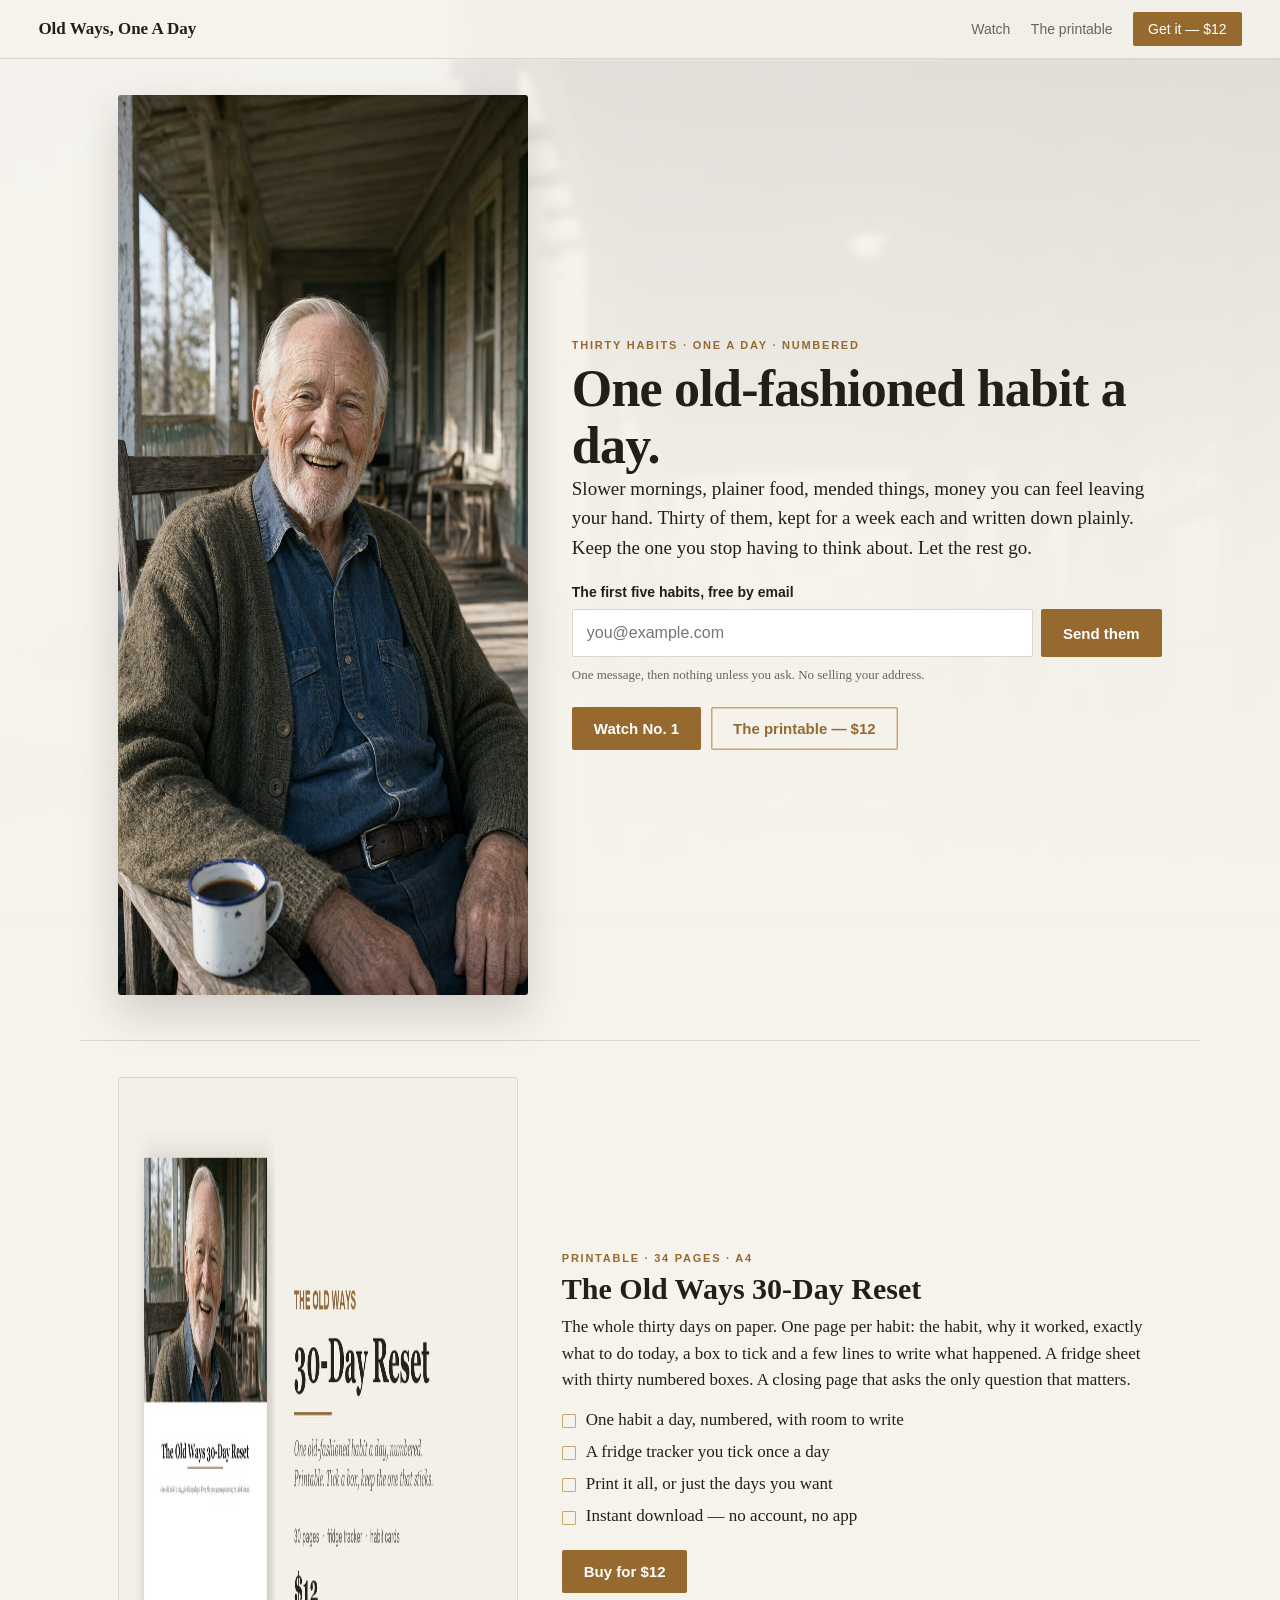
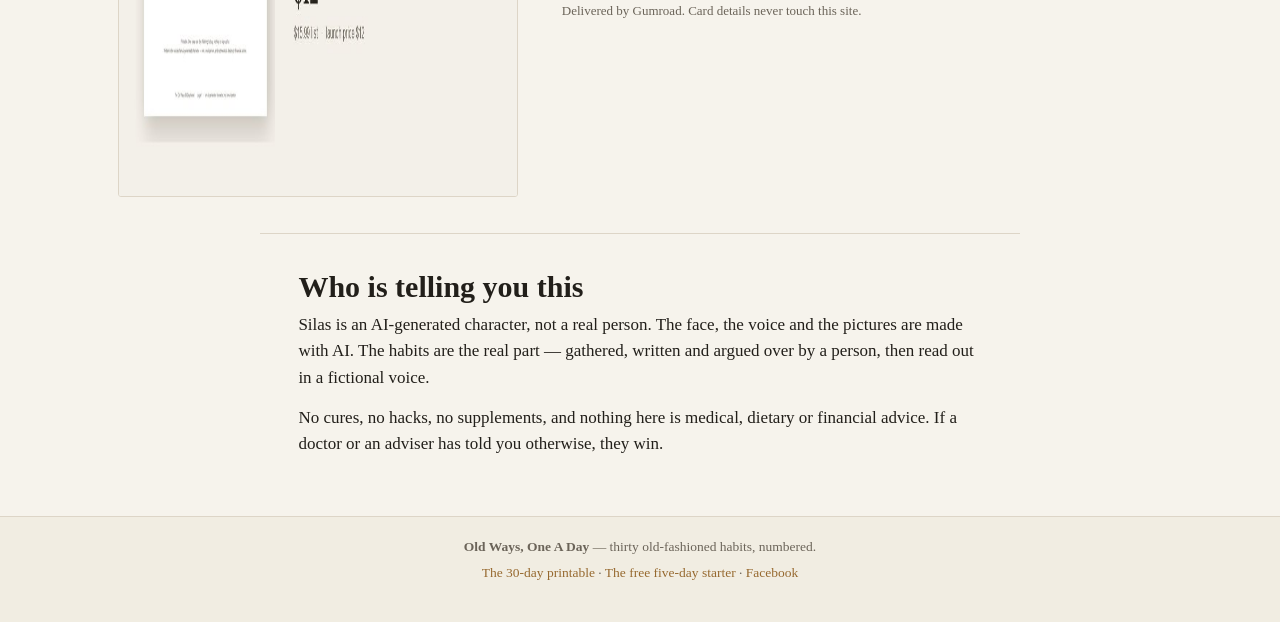
==== commit 099eef9d: "Simplify the page to one screen; move all thirty clips into a Watch popup; one disclosure only" ====
--- a/index.html
+++ b/index.html
@@ -1,248 +1,298 @@
-<!DOCTYPE html>
+<!doctype html>
 <html lang="en">
 <head>
 <meta charset="utf-8">
 <meta name="viewport" content="width=device-width, initial-scale=1">
 <title>Old Ways, One A Day — thirty old-fashioned habits, one a day</title>
-<meta name="description" content="Thirty old-fashioned habits, one a day, numbered — every one of them watchable here. Printable 30-day workbook, $12.">
+<meta name="description" content="Thirty old-fashioned habits, numbered and read out one a day. Slower mornings, plainer food, mended things. Watch them free, or take the 30-day printable.">
+<link rel="canonical" href="https://theoldways.online/">
 <meta property="og:title" content="Old Ways, One A Day">
-<meta property="og:description" content="One old-fashioned habit a day, numbered. Watch the series, then take the thirty days on paper.">
-<meta property="og:image" content="assets/img/cover.jpg">
-<link rel="stylesheet" href="assets/style.css">
+<meta property="og:description" content="Thirty old-fashioned habits, numbered, one a day.">
+<meta property="og:image" content="https://theoldways.online/assets/img/silas.jpg">
+<meta property="og:type" content="website">
+<link rel="icon" href="assets/img/silas.jpg">
+<link rel="stylesheet" href="assets/landing.css">
 </head>
 <body>
 
 <header class="bar">
   <a class="brand" href="/">Old Ways, One A Day</a>
   <nav>
-    <a href="#watch">Watch</a>
-    <a href="#thirty">The thirty</a>
-    <a href="#printable">The printable</a>
-    <a class="cta" href="#printable">Get it — $12</a>
+    <button class="link" id="watch-link" type="button">Watch</button>
+    <a href="#the-printable">The printable</a>
+    <a class="cta" href="https://dennireed.gumroad.com/l/clewwj">Get it — $12</a>
   </nav>
 </header>
 
 <main>
-
-<section class="hero">
-  <div class="hero-copy">
-    <p class="eyebrow">Thirty habits &middot; one a day &middot; numbered</p>
-    <h1>One old-fashioned habit a day.</h1>
-    <p class="lede">Slower mornings, plainer food, mended things, money you can feel leaving your
-    hand. Thirty of them, written down plainly and filmed as they were kept. Keep the one you stop
-    having to think about. Let the rest go.</p>
-    <form class="signup" action="/subscribe.php" method="post">
-      <label for="hero-email">The first five habits, free by email</label>
-      <div class="field">
-        <input id="hero-email" type="email" name="email" placeholder="you@example.com" required>
-        <input type="text" name="website" class="hp" tabindex="-1" autocomplete="off" aria-hidden="true">
-        <button type="submit">Send them</button>
+  <!-- ── one screen: faded backdrop, the portrait, the opt-in, the buy button ── -->
+  <section class="hero">
+    <div class="backdrop" aria-hidden="true"></div>
+    <div class="hero-inner">
+      <figure class="portrait">
+        <img src="assets/img/silas.jpg" width="720" height="900"
+             alt="Silas Ward, an older man in a cardigan, sitting on a farmhouse porch.">
+      </figure>
+
+      <div class="hero-copy">
+        <p class="eyebrow">Thirty habits · one a day · numbered</p>
+        <h1>One old-fashioned habit a day.</h1>
+        <p class="lede">Slower mornings, plainer food, mended things, money you can feel
+        leaving your hand. Thirty of them, kept for a week each and written down plainly.
+        Keep the one you stop having to think about. Let the rest go.</p>
+
+        <form class="signup" action="/subscribe.php" method="post">
+          <label for="email">The first five habits, free by email</label>
+          <div class="field">
+            <input id="email" name="email" type="email" required
+                   placeholder="you@example.com" autocomplete="email"
+                   aria-describedby="signup-note">
+            <input class="hp" type="text" name="website" tabindex="-1"
+                   autocomplete="off" aria-hidden="true">
+            <button type="submit">Send them</button>
+          </div>
+          <p class="tiny" id="signup-note">One message, then nothing unless you ask.
+          No selling your address.</p>
+        </form>
+
+        <div class="actions">
+          <button class="btn" type="button" id="watch-hero">Watch No. 1</button>
+          <a class="btn ghost" href="https://dennireed.gumroad.com/l/clewwj">The printable — $12</a>
+        </div>
       </div>
-      <p class="tiny">One message, then nothing unless you ask. No selling your address.</p>
-    </form>
-    <p class="actions">
-      <a class="btn" href="#watch">Watch No. 1</a>
-      <a class="btn ghost" href="#printable">The printable — $12</a>
-    </p>
+    </div>
+  </section>
+
+  <!-- ── the product ── -->
+  <section class="printable" id="the-printable">
+    <figure class="book">
+      <img src="assets/img/cover.jpg" width="720" height="720"
+           alt="Cover of The Old Ways 30-Day Reset, a printable workbook.">
+    </figure>
+    <div>
+      <p class="eyebrow">Printable · 34 pages · A4</p>
+      <h2>The Old Ways 30-Day Reset</h2>
+      <p>The whole thirty days on paper. One page per habit: the habit, why it worked, exactly
+      what to do today, a box to tick and a few lines to write what happened. A fridge sheet
+      with thirty numbered boxes. A closing page that asks the only question that matters.</p>
+      <ul class="ticks">
+        <li>One habit a day, numbered, with room to write</li>
+        <li>A fridge tracker you tick once a day</li>
+        <li>Print it all, or just the days you want</li>
+        <li>Instant download — no account, no app</li>
+      </ul>
+      <a class="btn" href="https://dennireed.gumroad.com/l/clewwj">Buy for $12</a>
+      <p class="tiny">Delivered by Gumroad. Card details never touch this site.</p>
+    </div>
+  </section>
+
+  <!-- ── the disclosure. Once. ── -->
+  <section class="about">
+    <h2>Who is telling you this</h2>
+    <p>Silas is an AI-generated character, not a real person. The face, the voice and the
+    pictures are made with AI. The habits are the real part — gathered, written and argued
+    over by a person, then read out in a fictional voice.</p>
+    <p>No cures, no hacks, no supplements, and nothing here is medical, dietary or financial
+    advice. If a doctor or an adviser has told you otherwise, they win.</p>
+  </section>
+</main>
+
+<footer class="foot">
+  <p><strong>Old Ways, One A Day</strong> — thirty old-fashioned habits, numbered.</p>
+  <p><a href="https://dennireed.gumroad.com/l/clewwj">The 30-day printable</a> · <a href="/starter.pdf">The free five-day starter</a> ·
+  <a href="https://www.facebook.com/oldwaysoneaday">Facebook</a></p>
+</footer>
+
+<!-- ── the Watch popup: all thirty, starting with the first one ── -->
+<div class="modal" id="modal" hidden>
+  <div class="modal-box" role="dialog" aria-modal="true" aria-label="Watch Old Ways, One A Day">
+    <button class="modal-close" id="modal-close" type="button" aria-label="Close">Close</button>
+    <div class="modal-main">
+      <video id="player" controls playsinline preload="metadata"
+             poster="assets/img/posters/01_wake_with_the_light.jpg" width="360" height="640"></video>
+      <div class="now">
+        <span class="now-no" id="now-no">No. 1</span>
+        <strong id="now-card">No alarm clock. Just the sun.</strong>
+        <p class="now-meta">Thirty habits, one a day. This one plays next automatically.</p>
+        <p class="now-actions">
+          <a class="btn" href="https://dennireed.gumroad.com/l/clewwj">The printable — $12</a>
+        </p>
+      </div>
+    </div>
+    <div class="playlist" id="playlist">
+      <button class="clip" type="button" data-i="0" data-no="1" data-card="No alarm clock. Just the sun." data-src="video/01_wake_with_the_light.mp4" data-poster="assets/img/posters/01_wake_with_the_light.jpg" aria-label="Play number 1: No alarm clock. Just the sun.">
+        <img src="assets/img/posters/01_wake_with_the_light.jpg" alt="" loading="lazy" width="180" height="320">
+        <span class="clip-no">01</span>
+      </button>
+      <button class="clip" type="button" data-i="1" data-no="2" data-card="Cold water for the head, not the skin" data-src="video/02_cold_water_face.mp4" data-poster="assets/img/posters/02_cold_water_face.jpg" aria-label="Play number 2: Cold water for the head, not the skin">
+        <img src="assets/img/posters/02_cold_water_face.jpg" alt="" loading="lazy" width="180" height="320">
+        <span class="clip-no">02</span>
+      </button>
+      <button class="clip" type="button" data-i="2" data-no="3" data-card="Ten minutes outside before anyone" data-src="video/03_ten_minutes_outside.mp4" data-poster="assets/img/posters/03_ten_minutes_outside.jpg" aria-label="Play number 3: Ten minutes outside before anyone">
+        <img src="assets/img/posters/03_ten_minutes_outside.jpg" alt="" loading="lazy" width="180" height="320">
+        <span class="clip-no">03</span>
+      </button>
+      <button class="clip" type="button" data-i="3" data-no="4" data-card="Walk first. Eat after." data-src="video/04_walk_before_breakfast.mp4" data-poster="assets/img/posters/04_walk_before_breakfast.jpg" aria-label="Play number 4: Walk first. Eat after.">
+        <img src="assets/img/posters/04_walk_before_breakfast.jpg" alt="" loading="lazy" width="180" height="320">
+        <span class="clip-no">04</span>
+      </button>
+      <button class="clip" type="button" data-i="4" data-no="5" data-card="Eat food you have to chew" data-src="video/05_bread_that_chews.mp4" data-poster="assets/img/posters/05_bread_that_chews.jpg" aria-label="Play number 5: Eat food you have to chew">
+        <img src="assets/img/posters/05_bread_that_chews.jpg" alt="" loading="lazy" width="180" height="320">
+        <span class="clip-no">05</span>
+      </button>
+      <button class="clip" type="button" data-i="5" data-no="6" data-card="Nothing out of season" data-src="video/06_eat_whats_in_season.mp4" data-poster="assets/img/posters/06_eat_whats_in_season.jpg" aria-label="Play number 6: Nothing out of season">
+        <img src="assets/img/posters/06_eat_whats_in_season.jpg" alt="" loading="lazy" width="180" height="320">
+        <span class="clip-no">06</span>
+      </button>
+      <button class="clip" type="button" data-i="6" data-no="7" data-card="The pot that never empties" data-src="video/07_the_pot_that_never_empties.mp4" data-poster="assets/img/posters/07_the_pot_that_never_empties.jpg" aria-label="Play number 7: The pot that never empties">
+        <img src="assets/img/posters/07_the_pot_that_never_empties.jpg" alt="" loading="lazy" width="180" height="320">
+        <span class="clip-no">07</span>
+      </button>
+      <button class="clip" type="button" data-i="7" data-no="8" data-card="Sit down at the table" data-src="video/08_sit_at_the_table.mp4" data-poster="assets/img/posters/08_sit_at_the_table.jpg" aria-label="Play number 8: Sit down at the table">
+        <img src="assets/img/posters/08_sit_at_the_table.jpg" alt="" loading="lazy" width="180" height="320">
+        <span class="clip-no">08</span>
+      </button>
+      <button class="clip" type="button" data-i="8" data-no="9" data-card="Do the worst job first" data-src="video/09_hard_thing_first.mp4" data-poster="assets/img/posters/09_hard_thing_first.jpg" aria-label="Play number 9: Do the worst job first">
+        <img src="assets/img/posters/09_hard_thing_first.jpg" alt="" loading="lazy" width="180" height="320">
+        <span class="clip-no">09</span>
+      </button>
+      <button class="clip" type="button" data-i="9" data-no="10" data-card="If it breaks, mend it" data-src="video/10_fix_it_dont_buy_it.mp4" data-poster="assets/img/posters/10_fix_it_dont_buy_it.jpg" aria-label="Play number 10: If it breaks, mend it">
+        <img src="assets/img/posters/10_fix_it_dont_buy_it.jpg" alt="" loading="lazy" width="180" height="320">
+        <span class="clip-no">10</span>
+      </button>
+      <button class="clip" type="button" data-i="10" data-no="11" data-card="Ten minutes of doing nothing" data-src="video/11_ten_minutes_of_nothing.mp4" data-poster="assets/img/posters/11_ten_minutes_of_nothing.jpg" aria-label="Play number 11: Ten minutes of doing nothing">
+        <img src="assets/img/posters/11_ten_minutes_of_nothing.jpg" alt="" loading="lazy" width="180" height="320">
+        <span class="clip-no">11</span>
+      </button>
+      <button class="clip" type="button" data-i="11" data-no="12" data-card="Ten minutes after the meal" data-src="video/12_walk_after_dinner.mp4" data-poster="assets/img/posters/12_walk_after_dinner.jpg" aria-label="Play number 12: Ten minutes after the meal">
+        <img src="assets/img/posters/12_walk_after_dinner.jpg" alt="" loading="lazy" width="180" height="320">
+        <span class="clip-no">12</span>
+      </button>
+      <button class="clip" type="button" data-i="12" data-no="13" data-card="A garden ten steps from the door" data-src="video/13_the_garden_you_can_walk_to.mp4" data-poster="assets/img/posters/13_the_garden_you_can_walk_to.jpg" aria-label="Play number 13: A garden ten steps from the door">
+        <img src="assets/img/posters/13_the_garden_you_can_walk_to.jpg" alt="" loading="lazy" width="180" height="320">
+        <span class="clip-no">13</span>
+      </button>
+      <button class="clip" type="button" data-i="13" data-no="14" data-card="Grow something in thirty days" data-src="video/14_grow_something_in_thirty_days.mp4" data-poster="assets/img/posters/14_grow_something_in_thirty_days.jpg" aria-label="Play number 14: Grow something in thirty days">
+        <img src="assets/img/posters/14_grow_something_in_thirty_days.jpg" alt="" loading="lazy" width="180" height="320">
+        <span class="clip-no">14</span>
+      </button>
+      <button class="clip" type="button" data-i="14" data-no="15" data-card="A blunt tool costs you the day" data-src="video/15_sharpen_your_own_tools.mp4" data-poster="assets/img/posters/15_sharpen_your_own_tools.jpg" aria-label="Play number 15: A blunt tool costs you the day">
+        <img src="assets/img/posters/15_sharpen_your_own_tools.jpg" alt="" loading="lazy" width="180" height="320">
+        <span class="clip-no">15</span>
+      </button>
+      <button class="clip" type="button" data-i="15" data-no="16" data-card="One good coat. One good knife." data-src="video/16_fewer_better_things.mp4" data-poster="assets/img/posters/16_fewer_better_things.jpg" aria-label="Play number 16: One good coat. One good knife.">
+        <img src="assets/img/posters/16_fewer_better_things.jpg" alt="" loading="lazy" width="180" height="320">
+        <span class="clip-no">16</span>
+      </button>
+      <button class="clip" type="button" data-i="16" data-no="17" data-card="Pay cash. Feel it leave." data-src="video/17_cash_you_can_feel.mp4" data-poster="assets/img/posters/17_cash_you_can_feel.jpg" aria-label="Play number 17: Pay cash. Feel it leave.">
+        <img src="assets/img/posters/17_cash_you_can_feel.jpg" alt="" loading="lazy" width="180" height="320">
+        <span class="clip-no">17</span>
+      </button>
+      <button class="clip" type="button" data-i="17" data-no="18" data-card="Keep what you didn't spend" data-src="video/18_keep_what_you_did_not_spend.mp4" data-poster="assets/img/posters/18_keep_what_you_did_not_spend.jpg" aria-label="Play number 18: Keep what you didn't spend">
+        <img src="assets/img/posters/18_keep_what_you_did_not_spend.jpg" alt="" loading="lazy" width="180" height="320">
+        <span class="clip-no">18</span>
+      </button>
+      <button class="clip" type="button" data-i="18" data-no="19" data-card="Write it on paper" data-src="video/19_write_it_on_paper.mp4" data-poster="assets/img/posters/19_write_it_on_paper.jpg" aria-label="Play number 19: Write it on paper">
+        <img src="assets/img/posters/19_write_it_on_paper.jpg" alt="" loading="lazy" width="180" height="320">
+        <span class="clip-no">19</span>
+      </button>
+      <button class="clip" type="button" data-i="19" data-no="20" data-card="One line a day, in ink" data-src="video/20_keep_a_paper_diary.mp4" data-poster="assets/img/posters/20_keep_a_paper_diary.jpg" aria-label="Play number 20: One line a day, in ink">
+        <img src="assets/img/posters/20_keep_a_paper_diary.jpg" alt="" loading="lazy" width="180" height="320">
+        <span class="clip-no">20</span>
+      </button>
+      <button class="clip" type="button" data-i="20" data-no="21" data-card="Go to bed with the dark" data-src="video/21_bed_with_the_dark.mp4" data-poster="assets/img/posters/21_bed_with_the_dark.jpg" aria-label="Play number 21: Go to bed with the dark">
+        <img src="assets/img/posters/21_bed_with_the_dark.jpg" alt="" loading="lazy" width="180" height="320">
+        <span class="clip-no">21</span>
+      </button>
+      <button class="clip" type="button" data-i="21" data-no="22" data-card="No clock in the bedroom" data-src="video/22_no_clock_in_the_bedroom.mp4" data-poster="assets/img/posters/22_no_clock_in_the_bedroom.jpg" aria-label="Play number 22: No clock in the bedroom">
+        <img src="assets/img/posters/22_no_clock_in_the_bedroom.jpg" alt="" loading="lazy" width="180" height="320">
+        <span class="clip-no">22</span>
+      </button>
+      <button class="clip" type="button" data-i="22" data-no="23" data-card="Borrow it, return it cleaner" data-src="video/23_borrow_and_return.mp4" data-poster="assets/img/posters/23_borrow_and_return.jpg" aria-label="Play number 23: Borrow it, return it cleaner">
+        <img src="assets/img/posters/23_borrow_and_return.jpg" alt="" loading="lazy" width="180" height="320">
+        <span class="clip-no">23</span>
+      </button>
+      <button class="clip" type="button" data-i="23" data-no="24" data-card="Knock on the door" data-src="video/24_knock_on_the_door.mp4" data-poster="assets/img/posters/24_knock_on_the_door.jpg" aria-label="Play number 24: Knock on the door">
+        <img src="assets/img/posters/24_knock_on_the_door.jpg" alt="" loading="lazy" width="180" height="320">
+        <span class="clip-no">24</span>
+      </button>
+      <button class="clip" type="button" data-i="24" data-no="25" data-card="Say nothing for a while" data-src="video/25_say_nothing_first.mp4" data-poster="assets/img/posters/25_say_nothing_first.jpg" aria-label="Play number 25: Say nothing for a while">
+        <img src="assets/img/posters/25_say_nothing_first.jpg" alt="" loading="lazy" width="180" height="320">
+        <span class="clip-no">25</span>
+      </button>
+      <button class="clip" type="button" data-i="25" data-no="26" data-card="Cook once, eat three days" data-src="video/26_cook_once_eat_three_times.mp4" data-poster="assets/img/posters/26_cook_once_eat_three_times.jpg" aria-label="Play number 26: Cook once, eat three days">
+        <img src="assets/img/posters/26_cook_once_eat_three_times.jpg" alt="" loading="lazy" width="180" height="320">
+        <span class="clip-no">26</span>
+      </button>
+      <button class="clip" type="button" data-i="26" data-no="27" data-card="Learn one thing by hand a year" data-src="video/27_learn_one_thing_by_hand.mp4" data-poster="assets/img/posters/27_learn_one_thing_by_hand.jpg" aria-label="Play number 27: Learn one thing by hand a year">
+        <img src="assets/img/posters/27_learn_one_thing_by_hand.jpg" alt="" loading="lazy" width="180" height="320">
+        <span class="clip-no">27</span>
+      </button>
+      <button class="clip" type="button" data-i="27" data-no="28" data-card="The Sunday walk. No destination." data-src="video/28_the_sunday_walk.mp4" data-poster="assets/img/posters/28_the_sunday_walk.jpg" aria-label="Play number 28: The Sunday walk. No destination.">
+        <img src="assets/img/posters/28_the_sunday_walk.jpg" alt="" loading="lazy" width="180" height="320">
+        <span class="clip-no">28</span>
+      </button>
+      <button class="clip" type="button" data-i="28" data-no="29" data-card="Eat the ugly one" data-src="video/29_eat_the_ugly_one.mp4" data-poster="assets/img/posters/29_eat_the_ugly_one.jpg" aria-label="Play number 29: Eat the ugly one">
+        <img src="assets/img/posters/29_eat_the_ugly_one.jpg" alt="" loading="lazy" width="180" height="320">
+        <span class="clip-no">29</span>
+      </button>
+      <button class="clip" type="button" data-i="29" data-no="30" data-card="Pick one. Do it thirty days." data-src="video/30_the_thirty_day_rule.mp4" data-poster="assets/img/posters/30_the_thirty_day_rule.jpg" aria-label="Play number 30: Pick one. Do it thirty days.">
+        <img src="assets/img/posters/30_the_thirty_day_rule.jpg" alt="" loading="lazy" width="180" height="320">
+        <span class="clip-no">30</span>
+      </button>
+    </div>
   </div>
-  <figure class="hero-art">
-    <img src="assets/img/silas.jpg" alt="Silas on the farmhouse porch at first light">
-  </figure>
-</section>
-
-<section class="strip" aria-label="Some of the thirty">
-  <img src="assets/img/col_stove.jpg" alt="" loading="lazy">
-  <img src="assets/img/col_window_morning.jpg" alt="" loading="lazy">
-  <img src="assets/img/col_hands_bread.jpg" alt="" loading="lazy">
-  <img src="assets/img/col_field_fog.jpg" alt="" loading="lazy">
-  <img src="assets/img/col_porch_dawn.jpg" alt="" loading="lazy">
-  <img src="assets/img/col_soup_pot.jpg" alt="" loading="lazy">
-  <img src="assets/img/col_garden_basket.jpg" alt="" loading="lazy">
-  <img src="assets/img/col_bread_loaf.jpg" alt="" loading="lazy">
-  <img src="assets/img/col_path_hedgerow.jpg" alt="" loading="lazy">
-  <img src="assets/img/col_boots_path.jpg" alt="" loading="lazy">
-  <img src="assets/img/col_gate_field.jpg" alt="" loading="lazy">
-  <img src="assets/img/col_table_bread.jpg" alt="" loading="lazy">
-</section>
-
-<section id="watch" class="watch">
-  <div class="head">
-    <h2>Watch it here</h2>
-    <p class="sub">Thirty clips, in order. Finish one and the next starts on its own — no feed, no
-    adverts, nothing to scroll past.</p>
-  </div>
-  <div class="player">
-    <video id="player" controls preload="metadata" playsinline width="720" height="1280"
-           poster="assets/img/posters/01_wake_with_the_light.jpg"></video>
-    <div class="now">
-      <span class="now-no" id="now-no">No. 1</span>
-      <strong id="now-card">No alarm clock. Just the sun.</strong>
-      <span class="now-meta" id="now-meta">18s &middot; 1 of 30</span>
-    </div>
-  </div>
-  <div class="playlist" id="playlist">
-    <button class="clip" type="button" data-i="0" data-src="video/01_wake_with_the_light.mp4" data-poster="assets/img/posters/01_wake_with_the_light.jpg" title="No. 1: No alarm clock. Just the sun."><img src="assets/img/posters/01_wake_with_the_light.jpg" alt="No. 1 — No alarm clock. Just the sun." loading="lazy" width="360" height="640"><span class="clip-no">01</span></button>
-    <button class="clip" type="button" data-i="1" data-src="video/02_cold_water_face.mp4" data-poster="assets/img/posters/02_cold_water_face.jpg" title="No. 2: Cold water for the head, not the skin"><img src="assets/img/posters/02_cold_water_face.jpg" alt="No. 2 — Cold water for the head, not the skin" loading="lazy" width="360" height="640"><span class="clip-no">02</span></button>
-    <button class="clip" type="button" data-i="2" data-src="video/03_ten_minutes_outside.mp4" data-poster="assets/img/posters/03_ten_minutes_outside.jpg" title="No. 3: Ten minutes outside before anyone"><img src="assets/img/posters/03_ten_minutes_outside.jpg" alt="No. 3 — Ten minutes outside before anyone" loading="lazy" width="360" height="640"><span class="clip-no">03</span></button>
-    <button class="clip" type="button" data-i="3" data-src="video/04_walk_before_breakfast.mp4" data-poster="assets/img/posters/04_walk_before_breakfast.jpg" title="No. 4: Walk first. Eat after."><img src="assets/img/posters/04_walk_before_breakfast.jpg" alt="No. 4 — Walk first. Eat after." loading="lazy" width="360" height="640"><span class="clip-no">04</span></button>
-    <button class="clip" type="button" data-i="4" data-src="video/05_bread_that_chews.mp4" data-poster="assets/img/posters/05_bread_that_chews.jpg" title="No. 5: Eat food you have to chew"><img src="assets/img/posters/05_bread_that_chews.jpg" alt="No. 5 — Eat food you have to chew" loading="lazy" width="360" height="640"><span class="clip-no">05</span></button>
-    <button class="clip" type="button" data-i="5" data-src="video/06_eat_whats_in_season.mp4" data-poster="assets/img/posters/06_eat_whats_in_season.jpg" title="No. 6: Nothing out of season"><img src="assets/img/posters/06_eat_whats_in_season.jpg" alt="No. 6 — Nothing out of season" loading="lazy" width="360" height="640"><span class="clip-no">06</span></button>
-    <button class="clip" type="button" data-i="6" data-src="video/07_the_pot_that_never_empties.mp4" data-poster="assets/img/posters/07_the_pot_that_never_empties.jpg" title="No. 7: The pot that never empties"><img src="assets/img/posters/07_the_pot_that_never_empties.jpg" alt="No. 7 — The pot that never empties" loading="lazy" width="360" height="640"><span class="clip-no">07</span></button>
-    <button class="clip" type="button" data-i="7" data-src="video/08_sit_at_the_table.mp4" data-poster="assets/img/posters/08_sit_at_the_table.jpg" title="No. 8: Sit down at the table"><img src="assets/img/posters/08_sit_at_the_table.jpg" alt="No. 8 — Sit down at the table" loading="lazy" width="360" height="640"><span class="clip-no">08</span></button>
-    <button class="clip" type="button" data-i="8" data-src="video/09_hard_thing_first.mp4" data-poster="assets/img/posters/09_hard_thing_first.jpg" title="No. 9: Do the worst job first"><img src="assets/img/posters/09_hard_thing_first.jpg" alt="No. 9 — Do the worst job first" loading="lazy" width="360" height="640"><span class="clip-no">09</span></button>
-    <button class="clip" type="button" data-i="9" data-src="video/10_fix_it_dont_buy_it.mp4" data-poster="assets/img/posters/10_fix_it_dont_buy_it.jpg" title="No. 10: If it breaks, mend it"><img src="assets/img/posters/10_fix_it_dont_buy_it.jpg" alt="No. 10 — If it breaks, mend it" loading="lazy" width="360" height="640"><span class="clip-no">10</span></button>
-    <button class="clip" type="button" data-i="10" data-src="video/11_ten_minutes_of_nothing.mp4" data-poster="assets/img/posters/11_ten_minutes_of_nothing.jpg" title="No. 11: Ten minutes of doing nothing"><img src="assets/img/posters/11_ten_minutes_of_nothing.jpg" alt="No. 11 — Ten minutes of doing nothing" loading="lazy" width="360" height="640"><span class="clip-no">11</span></button>
-    <button class="clip" type="button" data-i="11" data-src="video/12_walk_after_dinner.mp4" data-poster="assets/img/posters/12_walk_after_dinner.jpg" title="No. 12: Ten minutes after the meal"><img src="assets/img/posters/12_walk_after_dinner.jpg" alt="No. 12 — Ten minutes after the meal" loading="lazy" width="360" height="640"><span class="clip-no">12</span></button>
-    <button class="clip" type="button" data-i="12" data-src="video/13_the_garden_you_can_walk_to.mp4" data-poster="assets/img/posters/13_the_garden_you_can_walk_to.jpg" title="No. 13: A garden ten steps from the door"><img src="assets/img/posters/13_the_garden_you_can_walk_to.jpg" alt="No. 13 — A garden ten steps from the door" loading="lazy" width="360" height="640"><span class="clip-no">13</span></button>
-    <button class="clip" type="button" data-i="13" data-src="video/14_grow_something_in_thirty_days.mp4" data-poster="assets/img/posters/14_grow_something_in_thirty_days.jpg" title="No. 14: Grow something in thirty days"><img src="assets/img/posters/14_grow_something_in_thirty_days.jpg" alt="No. 14 — Grow something in thirty days" loading="lazy" width="360" height="640"><span class="clip-no">14</span></button>
-    <button class="clip" type="button" data-i="14" data-src="video/15_sharpen_your_own_tools.mp4" data-poster="assets/img/posters/15_sharpen_your_own_tools.jpg" title="No. 15: A blunt tool costs you the day"><img src="assets/img/posters/15_sharpen_your_own_tools.jpg" alt="No. 15 — A blunt tool costs you the day" loading="lazy" width="360" height="640"><span class="clip-no">15</span></button>
-    <button class="clip" type="button" data-i="15" data-src="video/16_fewer_better_things.mp4" data-poster="assets/img/posters/16_fewer_better_things.jpg" title="No. 16: One good coat. One good knife."><img src="assets/img/posters/16_fewer_better_things.jpg" alt="No. 16 — One good coat. One good knife." loading="lazy" width="360" height="640"><span class="clip-no">16</span></button>
-    <button class="clip" type="button" data-i="16" data-src="video/17_cash_you_can_feel.mp4" data-poster="assets/img/posters/17_cash_you_can_feel.jpg" title="No. 17: Pay cash. Feel it leave."><img src="assets/img/posters/17_cash_you_can_feel.jpg" alt="No. 17 — Pay cash. Feel it leave." loading="lazy" width="360" height="640"><span class="clip-no">17</span></button>
-    <button class="clip" type="button" data-i="17" data-src="video/18_keep_what_you_did_not_spend.mp4" data-poster="assets/img/posters/18_keep_what_you_did_not_spend.jpg" title="No. 18: Keep what you didn&#x27;t spend"><img src="assets/img/posters/18_keep_what_you_did_not_spend.jpg" alt="No. 18 — Keep what you didn&#x27;t spend" loading="lazy" width="360" height="640"><span class="clip-no">18</span></button>
-    <button class="clip" type="button" data-i="18" data-src="video/19_write_it_on_paper.mp4" data-poster="assets/img/posters/19_write_it_on_paper.jpg" title="No. 19: Write it on paper"><img src="assets/img/posters/19_write_it_on_paper.jpg" alt="No. 19 — Write it on paper" loading="lazy" width="360" height="640"><span class="clip-no">19</span></button>
-    <button class="clip" type="button" data-i="19" data-src="video/20_keep_a_paper_diary.mp4" data-poster="assets/img/posters/20_keep_a_paper_diary.jpg" title="No. 20: One line a day, in ink"><img src="assets/img/posters/20_keep_a_paper_diary.jpg" alt="No. 20 — One line a day, in ink" loading="lazy" width="360" height="640"><span class="clip-no">20</span></button>
-    <button class="clip" type="button" data-i="20" data-src="video/21_bed_with_the_dark.mp4" data-poster="assets/img/posters/21_bed_with_the_dark.jpg" title="No. 21: Go to bed with the dark"><img src="assets/img/posters/21_bed_with_the_dark.jpg" alt="No. 21 — Go to bed with the dark" loading="lazy" width="360" height="640"><span class="clip-no">21</span></button>
-    <button class="clip" type="button" data-i="21" data-src="video/22_no_clock_in_the_bedroom.mp4" data-poster="assets/img/posters/22_no_clock_in_the_bedroom.jpg" title="No. 22: No clock in the bedroom"><img src="assets/img/posters/22_no_clock_in_the_bedroom.jpg" alt="No. 22 — No clock in the bedroom" loading="lazy" width="360" height="640"><span class="clip-no">22</span></button>
-    <button class="clip" type="button" data-i="22" data-src="video/23_borrow_and_return.mp4" data-poster="assets/img/posters/23_borrow_and_return.jpg" title="No. 23: Borrow it, return it cleaner"><img src="assets/img/posters/23_borrow_and_return.jpg" alt="No. 23 — Borrow it, return it cleaner" loading="lazy" width="360" height="640"><span class="clip-no">23</span></button>
-    <button class="clip" type="button" data-i="23" data-src="video/24_knock_on_the_door.mp4" data-poster="assets/img/posters/24_knock_on_the_door.jpg" title="No. 24: Knock on the door"><img src="assets/img/posters/24_knock_on_the_door.jpg" alt="No. 24 — Knock on the door" loading="lazy" width="360" height="640"><span class="clip-no">24</span></button>
-    <button class="clip" type="button" data-i="24" data-src="video/25_say_nothing_first.mp4" data-poster="assets/img/posters/25_say_nothing_first.jpg" title="No. 25: Say nothing for a while"><img src="assets/img/posters/25_say_nothing_first.jpg" alt="No. 25 — Say nothing for a while" loading="lazy" width="360" height="640"><span class="clip-no">25</span></button>
-    <button class="clip" type="button" data-i="25" data-src="video/26_cook_once_eat_three_times.mp4" data-poster="assets/img/posters/26_cook_once_eat_three_times.jpg" title="No. 26: Cook once, eat three days"><img src="assets/img/posters/26_cook_once_eat_three_times.jpg" alt="No. 26 — Cook once, eat three days" loading="lazy" width="360" height="640"><span class="clip-no">26</span></button>
-    <button class="clip" type="button" data-i="26" data-src="video/27_learn_one_thing_by_hand.mp4" data-poster="assets/img/posters/27_learn_one_thing_by_hand.jpg" title="No. 27: Learn one thing by hand a year"><img src="assets/img/posters/27_learn_one_thing_by_hand.jpg" alt="No. 27 — Learn one thing by hand a year" loading="lazy" width="360" height="640"><span class="clip-no">27</span></button>
-    <button class="clip" type="button" data-i="27" data-src="video/28_the_sunday_walk.mp4" data-poster="assets/img/posters/28_the_sunday_walk.jpg" title="No. 28: The Sunday walk. No destination."><img src="assets/img/posters/28_the_sunday_walk.jpg" alt="No. 28 — The Sunday walk. No destination." loading="lazy" width="360" height="640"><span class="clip-no">28</span></button>
-    <button class="clip" type="button" data-i="28" data-src="video/29_eat_the_ugly_one.mp4" data-poster="assets/img/posters/29_eat_the_ugly_one.jpg" title="No. 29: Eat the ugly one"><img src="assets/img/posters/29_eat_the_ugly_one.jpg" alt="No. 29 — Eat the ugly one" loading="lazy" width="360" height="640"><span class="clip-no">29</span></button>
-    <button class="clip" type="button" data-i="29" data-src="video/30_the_thirty_day_rule.mp4" data-poster="assets/img/posters/30_the_thirty_day_rule.jpg" title="No. 30: Pick one. Do it thirty days."><img src="assets/img/posters/30_the_thirty_day_rule.jpg" alt="No. 30 — Pick one. Do it thirty days." loading="lazy" width="360" height="640"><span class="clip-no">30</span></button>
-  </div>
-</section>
-
-<section id="thirty" class="thirty">
-  <div class="head">
-    <h2>The thirty, in order</h2>
-    <p class="sub">Two of these are worth a week on their own. Most people keep one.</p>
-  </div>
-  <div class="grid">
-    <article class="card"><img src="assets/img/habits/01_wake_with_the_light.jpg" alt="No alarm clock. Just the sun." loading="lazy" width="380" height="580"><div class="card-body"><span class="card-no">01</span><h3>No alarm clock. Just the sun.</h3></div></article>
-    <article class="card"><img src="assets/img/habits/02_cold_water_face.jpg" alt="Cold water for the head, not the skin" loading="lazy" width="380" height="580"><div class="card-body"><span class="card-no">02</span><h3>Cold water for the head, not the skin</h3></div></article>
-    <article class="card"><img src="assets/img/habits/03_ten_minutes_outside.jpg" alt="Ten minutes outside before anyone" loading="lazy" width="380" height="580"><div class="card-body"><span class="card-no">03</span><h3>Ten minutes outside before anyone</h3></div></article>
-    <article class="card"><img src="assets/img/habits/04_walk_before_breakfast.jpg" alt="Walk first. Eat after." loading="lazy" width="380" height="580"><div class="card-body"><span class="card-no">04</span><h3>Walk first. Eat after.</h3></div></article>
-    <article class="card"><img src="assets/img/habits/05_bread_that_chews.jpg" alt="Eat food you have to chew" loading="lazy" width="380" height="580"><div class="card-body"><span class="card-no">05</span><h3>Eat food you have to chew</h3></div></article>
-    <article class="card"><img src="assets/img/habits/06_eat_whats_in_season.jpg" alt="Nothing out of season" loading="lazy" width="380" height="580"><div class="card-body"><span class="card-no">06</span><h3>Nothing out of season</h3></div></article>
-    <article class="card"><img src="assets/img/habits/07_the_pot_that_never_empties.jpg" alt="The pot that never empties" loading="lazy" width="380" height="580"><div class="card-body"><span class="card-no">07</span><h3>The pot that never empties</h3></div></article>
-    <article class="card"><img src="assets/img/habits/08_sit_at_the_table.jpg" alt="Sit down at the table" loading="lazy" width="380" height="580"><div class="card-body"><span class="card-no">08</span><h3>Sit down at the table</h3></div></article>
-    <article class="card"><img src="assets/img/habits/09_hard_thing_first.jpg" alt="Do the worst job first" loading="lazy" width="380" height="580"><div class="card-body"><span class="card-no">09</span><h3>Do the worst job first</h3></div></article>
-    <article class="card"><img src="assets/img/habits/10_fix_it_dont_buy_it.jpg" alt="If it breaks, mend it" loading="lazy" width="380" height="580"><div class="card-body"><span class="card-no">10</span><h3>If it breaks, mend it</h3></div></article>
-    <article class="card"><img src="assets/img/habits/11_ten_minutes_of_nothing.jpg" alt="Ten minutes of doing nothing" loading="lazy" width="380" height="580"><div class="card-body"><span class="card-no">11</span><h3>Ten minutes of doing nothing</h3></div></article>
-    <article class="card"><img src="assets/img/habits/12_walk_after_dinner.jpg" alt="Ten minutes after the meal" loading="lazy" width="380" height="580"><div class="card-body"><span class="card-no">12</span><h3>Ten minutes after the meal</h3></div></article>
-    <article class="card"><img src="assets/img/habits/13_the_garden_you_can_walk_to.jpg" alt="A garden ten steps from the door" loading="lazy" width="380" height="580"><div class="card-body"><span class="card-no">13</span><h3>A garden ten steps from the door</h3></div></article>
-    <article class="card"><img src="assets/img/habits/14_grow_something_in_thirty_days.jpg" alt="Grow something in thirty days" loading="lazy" width="380" height="580"><div class="card-body"><span class="card-no">14</span><h3>Grow something in thirty days</h3></div></article>
-    <article class="card"><img src="assets/img/habits/15_sharpen_your_own_tools.jpg" alt="A blunt tool costs you the day" loading="lazy" width="380" height="580"><div class="card-body"><span class="card-no">15</span><h3>A blunt tool costs you the day</h3></div></article>
-    <article class="card"><img src="assets/img/habits/16_fewer_better_things.jpg" alt="One good coat. One good knife." loading="lazy" width="380" height="580"><div class="card-body"><span class="card-no">16</span><h3>One good coat. One good knife.</h3></div></article>
-    <article class="card"><img src="assets/img/habits/17_cash_you_can_feel.jpg" alt="Pay cash. Feel it leave." loading="lazy" width="380" height="580"><div class="card-body"><span class="card-no">17</span><h3>Pay cash. Feel it leave.</h3></div></article>
-    <article class="card"><img src="assets/img/habits/18_keep_what_you_did_not_spend.jpg" alt="Keep what you didn&#x27;t spend" loading="lazy" width="380" height="580"><div class="card-body"><span class="card-no">18</span><h3>Keep what you didn&#x27;t spend</h3></div></article>
-    <article class="card"><img src="assets/img/habits/19_write_it_on_paper.jpg" alt="Write it on paper" loading="lazy" width="380" height="580"><div class="card-body"><span class="card-no">19</span><h3>Write it on paper</h3></div></article>
-    <article class="card"><img src="assets/img/habits/20_keep_a_paper_diary.jpg" alt="One line a day, in ink" loading="lazy" width="380" height="580"><div class="card-body"><span class="card-no">20</span><h3>One line a day, in ink</h3></div></article>
-    <article class="card"><img src="assets/img/habits/21_bed_with_the_dark.jpg" alt="Go to bed with the dark" loading="lazy" width="380" height="580"><div class="card-body"><span class="card-no">21</span><h3>Go to bed with the dark</h3></div></article>
-    <article class="card"><img src="assets/img/habits/22_no_clock_in_the_bedroom.jpg" alt="No clock in the bedroom" loading="lazy" width="380" height="580"><div class="card-body"><span class="card-no">22</span><h3>No clock in the bedroom</h3></div></article>
-    <article class="card"><img src="assets/img/habits/23_borrow_and_return.jpg" alt="Borrow it, return it cleaner" loading="lazy" width="380" height="580"><div class="card-body"><span class="card-no">23</span><h3>Borrow it, return it cleaner</h3></div></article>
-    <article class="card"><img src="assets/img/habits/24_knock_on_the_door.jpg" alt="Knock on the door" loading="lazy" width="380" height="580"><div class="card-body"><span class="card-no">24</span><h3>Knock on the door</h3></div></article>
-    <article class="card"><img src="assets/img/habits/25_say_nothing_first.jpg" alt="Say nothing for a while" loading="lazy" width="380" height="580"><div class="card-body"><span class="card-no">25</span><h3>Say nothing for a while</h3></div></article>
-    <article class="card"><img src="assets/img/habits/26_cook_once_eat_three_times.jpg" alt="Cook once, eat three days" loading="lazy" width="380" height="580"><div class="card-body"><span class="card-no">26</span><h3>Cook once, eat three days</h3></div></article>
-    <article class="card"><img src="assets/img/habits/27_learn_one_thing_by_hand.jpg" alt="Learn one thing by hand a year" loading="lazy" width="380" height="580"><div class="card-body"><span class="card-no">27</span><h3>Learn one thing by hand a year</h3></div></article>
-    <article class="card"><img src="assets/img/habits/28_the_sunday_walk.jpg" alt="The Sunday walk. No destination." loading="lazy" width="380" height="580"><div class="card-body"><span class="card-no">28</span><h3>The Sunday walk. No destination.</h3></div></article>
-    <article class="card"><img src="assets/img/habits/29_eat_the_ugly_one.jpg" alt="Eat the ugly one" loading="lazy" width="380" height="580"><div class="card-body"><span class="card-no">29</span><h3>Eat the ugly one</h3></div></article>
-    <article class="card"><img src="assets/img/habits/30_the_thirty_day_rule.jpg" alt="Pick one. Do it thirty days." loading="lazy" width="380" height="580"><div class="card-body"><span class="card-no">30</span><h3>Pick one. Do it thirty days.</h3></div></article>
-  </div>
-</section>
-
-<section id="printable" class="printable">
-  <figure class="book">
-    <img src="assets/img/cover.jpg" alt="The Old Ways 30-Day Reset workbook cover">
-  </figure>
-  <div class="printable-copy">
-    <p class="eyebrow">Printable &middot; 34 pages &middot; A4</p>
-    <h2>The Old Ways 30-Day Reset</h2>
-    <p>The whole thirty days on paper. One page per habit: the habit, why it worked, exactly what to
-    do today, a box to tick and a few lines to write what happened. A fridge sheet with thirty
-    numbered boxes. A closing page that asks the only question that matters.</p>
-    <ul class="ticks">
-      <li>One habit a day, numbered, with room to write</li>
-      <li>A fridge tracker you tick once a day</li>
-      <li>Print it all, or just the days you want</li>
-      <li>Instant download — no account, no app</li>
-    </ul>
-    <p class="actions"><a class="btn" href="https://dennireed.gumroad.com/l/clewwj">Buy for $12</a></p>
-    <p class="tiny">Delivered by Gumroad. Card details never touch this site.</p>
-  </div>
-</section>
-
-<section class="signup-band">
-  <div>
-    <h2>Five days, free, by email</h2>
-    <p>The first five habits as one printable page — the printable's first week, so you can see
-    whether this suits you before spending anything.</p>
-  </div>
-  <form class="signup" action="/subscribe.php" method="post">
-    <div class="field">
-      <input type="email" name="email" placeholder="you@example.com" required aria-label="Your email">
-      <input type="text" name="website" class="hp" tabindex="-1" autocomplete="off" aria-hidden="true">
-      <button type="submit">Send me the first five</button>
-    </div>
-    <p class="tiny">No newsletter, no daily emails, no selling your address.</p>
-  </form>
-</section>
-
-<section class="about">
-  <h2>Who is telling you this</h2>
-  <p>Silas is an <strong>AI-generated character, not a real person</strong>. The face, the voice and
-  the pictures are made with AI. The habits are the real part — gathered, written and argued over by
-  a person, then read out in a fictional voice.</p>
-  <p>No cures, no hacks, no supplements, and nothing here is medical, dietary or financial advice.
-  If a doctor or an adviser has told you otherwise, they win.</p>
-</section>
-
-</main>
-
-<footer class="foot">
-  <p>Old Ways, One A Day &middot; <a href="https://dennireed.gumroad.com/l/clewwj">The printable</a> &middot;
-  <a href="https://www.facebook.com/oldwaysoneaday">Facebook</a> &middot; <a href="mailto:dennisreed143@gmail.com">Contact</a></p>
-  <p class="tiny">An AI-generated character. Not medical, dietary or financial advice.</p>
-</footer>
+</div>
 
 <script>
-const CLIPS = [{"no": 1, "card": "No alarm clock. Just the sun.", "video": "video/01_wake_with_the_light.mp4", "poster": "assets/img/posters/01_wake_with_the_light.jpg", "secs": 18}, {"no": 2, "card": "Cold water for the head, not the skin", "video": "video/02_cold_water_face.mp4", "poster": "assets/img/posters/02_cold_water_face.jpg", "secs": 14}, {"no": 3, "card": "Ten minutes outside before anyone", "video": "video/03_ten_minutes_outside.mp4", "poster": "assets/img/posters/03_ten_minutes_outside.jpg", "secs": 14}, {"no": 4, "card": "Walk first. Eat after.", "video": "video/04_walk_before_breakfast.mp4", "poster": "assets/img/posters/04_walk_before_breakfast.jpg", "secs": 18}, {"no": 5, "card": "Eat food you have to chew", "video": "video/05_bread_that_chews.mp4", "poster": "assets/img/posters/05_bread_that_chews.jpg", "secs": 18}, {"no": 6, "card": "Nothing out of season", "video": "video/06_eat_whats_in_season.mp4", "poster": "assets/img/posters/06_eat_whats_in_season.jpg", "secs": 14}, {"no": 7, "card": "The pot that never empties", "video": "video/07_the_pot_that_never_empties.mp4", "poster": "assets/img/posters/07_the_pot_that_never_empties.jpg", "secs": 18}, {"no": 8, "card": "Sit down at the table", "video": "video/08_sit_at_the_table.mp4", "poster": "assets/img/posters/08_sit_at_the_table.jpg", "secs": 16}, {"no": 9, "card": "Do the worst job first", "video": "video/09_hard_thing_first.mp4", "poster": "assets/img/posters/09_hard_thing_first.jpg", "secs": 18}, {"no": 10, "card": "If it breaks, mend it", "video": "video/10_fix_it_dont_buy_it.mp4", "poster": "assets/img/posters/10_fix_it_dont_buy_it.jpg", "secs": 18}, {"no": 11, "card": "Ten minutes of doing nothing", "video": "video/11_ten_minutes_of_nothing.mp4", "poster": "assets/img/posters/11_ten_minutes_of_nothing.jpg", "secs": 18}, {"no": 12, "card": "Ten minutes after the meal", "video": "video/12_walk_after_dinner.mp4", "poster": "assets/img/posters/12_walk_after_dinner.jpg", "secs": 13}, {"no": 13, "card": "A garden ten steps from the door", "video": "video/13_the_garden_you_can_walk_to.mp4", "poster": "assets/img/posters/13_the_garden_you_can_walk_to.jpg", "secs": 18}, {"no": 14, "card": "Grow something in thirty days", "video": "video/14_grow_something_in_thirty_days.mp4", "poster": "assets/img/posters/14_grow_something_in_thirty_days.jpg", "secs": 18}, {"no": 15, "card": "A blunt tool costs you the day", "video": "video/15_sharpen_your_own_tools.mp4", "poster": "assets/img/posters/15_sharpen_your_own_tools.jpg", "secs": 18}, {"no": 16, "card": "One good coat. One good knife.", "video": "video/16_fewer_better_things.mp4", "poster": "assets/img/posters/16_fewer_better_things.jpg", "secs": 18}, {"no": 17, "card": "Pay cash. Feel it leave.", "video": "video/17_cash_you_can_feel.mp4", "poster": "assets/img/posters/17_cash_you_can_feel.jpg", "secs": 18}, {"no": 18, "card": "Keep what you didn't spend", "video": "video/18_keep_what_you_did_not_spend.mp4", "poster": "assets/img/posters/18_keep_what_you_did_not_spend.jpg", "secs": 18}, {"no": 19, "card": "Write it on paper", "video": "video/19_write_it_on_paper.mp4", "poster": "assets/img/posters/19_write_it_on_paper.jpg", "secs": 18}, {"no": 20, "card": "One line a day, in ink", "video": "video/20_keep_a_paper_diary.mp4", "poster": "assets/img/posters/20_keep_a_paper_diary.jpg", "secs": 18}, {"no": 21, "card": "Go to bed with the dark", "video": "video/21_bed_with_the_dark.mp4", "poster": "assets/img/posters/21_bed_with_the_dark.jpg", "secs": 18}, {"no": 22, "card": "No clock in the bedroom", "video": "video/22_no_clock_in_the_bedroom.mp4", "poster": "assets/img/posters/22_no_clock_in_the_bedroom.jpg", "secs": 15}, {"no": 23, "card": "Borrow it, return it cleaner", "video": "video/23_borrow_and_return.mp4", "poster": "assets/img/posters/23_borrow_and_return.jpg", "secs": 18}, {"no": 24, "card": "Knock on the door", "video": "video/24_knock_on_the_door.mp4", "poster": "assets/img/posters/24_knock_on_the_door.jpg", "secs": 18}, {"no": 25, "card": "Say nothing for a while", "video": "video/25_say_nothing_first.mp4", "poster": "assets/img/posters/25_say_nothing_first.jpg", "secs": 18}, {"no": 26, "card": "Cook once, eat three days", "video": "video/26_cook_once_eat_three_times.mp4", "poster": "assets/img/posters/26_cook_once_eat_three_times.jpg", "secs": 18}, {"no": 27, "card": "Learn one thing by hand a year", "video": "video/27_learn_one_thing_by_hand.mp4", "poster": "assets/img/posters/27_learn_one_thing_by_hand.jpg", "secs": 18}, {"no": 28, "card": "The Sunday walk. No destination.", "video": "video/28_the_sunday_walk.mp4", "poster": "assets/img/posters/28_the_sunday_walk.jpg", "secs": 18}, {"no": 29, "card": "Eat the ugly one", "video": "video/29_eat_the_ugly_one.mp4", "poster": "assets/img/posters/29_eat_the_ugly_one.jpg", "secs": 18}, {"no": 30, "card": "Pick one. Do it thirty days.", "video": "video/30_the_thirty_day_rule.mp4", "poster": "assets/img/posters/30_the_thirty_day_rule.jpg", "secs": 18}];
-const player = document.getElementById('player');
-const nowNo = document.getElementById('now-no');
-const nowCard = document.getElementById('now-card');
-const nowMeta = document.getElementById('now-meta');
-const buttons = Array.from(document.querySelectorAll('.clip'));
-let current = 0;
-
-function load(i, autoplay) {
-  const c = CLIPS[i];
-  if (!c || !c.video) return;
-  current = i;
-  player.src = c.video;
-  player.poster = c.poster || '';
-  nowNo.textContent = 'No. ' + c.no;
-  nowCard.textContent = c.card;
-  nowMeta.textContent = c.secs + 's · ' + (i + 1) + ' of ' + CLIPS.length;
-  buttons.forEach((b, j) => b.classList.toggle('playing', j === i));
-  if (autoplay) player.play().catch(() => {});
-}
-
-buttons.forEach((b, i) => b.addEventListener('click', () => {
-  load(i, true);
-  player.scrollIntoView({ behavior: 'smooth', block: 'center' });
-}));
-
-// finish one and the next starts by itself — the whole point of hosting it here
-player.addEventListener('ended', () => {
-  const next = (current + 1) % CLIPS.length;
-  buttons[next].scrollIntoView({ behavior: 'smooth', block: 'nearest' });
-  load(next, true);
-});
-
-load(0, false);
+(function () {
+  var clips  = Array.prototype.slice.call(document.querySelectorAll('.clip'));
+  var modal  = document.getElementById('modal');
+  var player = document.getElementById('player');
+  var nowNo  = document.getElementById('now-no');
+  var nowCard= document.getElementById('now-card');
+  var cur = 0;
+
+  function show(i, play) {
+    var b = clips[i];
+    if (!b) return;
+    cur = i;
+    player.src = b.dataset.src;
+    player.poster = b.dataset.poster;
+    nowNo.textContent = 'No. ' + b.dataset.no;
+    nowCard.textContent = b.dataset.card;
+    clips.forEach(function (c, j) { c.classList.toggle('playing', j === i); });
+    if (play) { player.play().catch(function () {}); }
+  }
+
+  function open(i) {
+    modal.hidden = false;
+    document.body.classList.add('locked');
+    show(i, true);
+  }
+
+  function close() {
+    player.pause();
+    modal.hidden = true;
+    document.body.classList.remove('locked');
+  }
+
+  document.getElementById('watch-hero').addEventListener('click', function () { open(0); });
+  document.getElementById('watch-link').addEventListener('click', function () { open(0); });
+  document.getElementById('modal-close').addEventListener('click', close);
+  modal.addEventListener('click', function (e) { if (e.target === modal) close(); });
+  document.addEventListener('keydown', function (e) {
+    if (e.key === 'Escape' && !modal.hidden) close();
+  });
+  clips.forEach(function (c, i) {
+    c.addEventListener('click', function () { show(i, true); });
+  });
+  player.addEventListener('ended', function () {
+    show((cur + 1) % clips.length, true);   // keeps them here: one runs into the next
+  });
+
+  show(0, false);
+})();
 </script>
-
 </body>
 </html>
--- a/assets/landing.css
+++ b/assets/landing.css
@@ -0,0 +1,217 @@
+/* Old Ways, One A Day — one screen, one popup. Hand-written, no framework.
+
+   Structure: a faded backdrop image behind everything, then the portrait, the email opt-in
+   and the buy button on one screen; the printable below; the disclosure once at the end.
+   All thirty clips live inside the Watch popup so the page itself stays quiet.
+
+   This replaces the old assets/style.css, which belonged to the long scrolling page. */
+
+:root {
+  --paper: #f6f3ec;
+  --ink: #221f1a;
+  --muted: #6b6459;
+  --line: #ddd5c7;
+  --accent: #96692f;
+  --accent-soft: #c8a86a;
+  --max: 1120px;
+  --pad: clamp(16px, 3vw, 40px);
+}
+
+* { box-sizing: border-box; }
+html { scroll-behavior: smooth; }
+
+body {
+  margin: 0;
+  background: var(--paper);
+  color: var(--ink);
+  font: 17px/1.55 Georgia, "Iowan Old Style", serif;
+  -webkit-font-smoothing: antialiased;
+}
+body.locked { overflow: hidden; }
+
+a { color: var(--accent); text-decoration: none; }
+a:hover { text-decoration: underline; }
+
+h1, h2 { font-weight: 700; line-height: 1.1; margin: 0; }
+h1 { font-size: clamp(30px, 4.4vw, 52px); letter-spacing: -.015em; }
+h2 { font-size: clamp(21px, 2.4vw, 30px); margin-bottom: .3em; }
+p { margin: 0 0 .8em; }
+.tiny { color: var(--muted); font-size: 13px; margin: 8px 0 0; }
+.eyebrow {
+  font: 700 11px/1 Arial, Helvetica, sans-serif; letter-spacing: .16em;
+  text-transform: uppercase; color: var(--accent); margin: 0 0 .8em;
+}
+.lede { font-size: clamp(17px, 1.5vw, 19px); max-width: 34em; }
+
+/* ── the faded backdrop ─────────────────────────────────────────────────── */
+.backdrop {
+  position: fixed; inset: 0; z-index: -1;
+  background: url("img/col_porch_dawn.jpg") center 30% / cover no-repeat;
+  opacity: .22;
+  filter: blur(3px) saturate(.85);
+  transform: scale(1.04);           /* hide the blurred edge */
+}
+.backdrop::after {
+  content: ""; position: absolute; inset: 0;
+  background: linear-gradient(180deg, rgba(246,243,236,.55), rgba(246,243,236,.9) 60%, #f6f3ec);
+}
+
+/* ── bar ────────────────────────────────────────────────────────────────── */
+.bar {
+  display: flex; align-items: center; justify-content: space-between; gap: 16px;
+  padding: 12px var(--pad);
+  border-bottom: 1px solid var(--line);
+  background: rgba(246, 243, 236, .82);
+  backdrop-filter: blur(8px);
+  position: sticky; top: 0; z-index: 20;
+}
+.bar .brand { font-weight: 700; color: var(--ink); font-size: 17px; }
+.bar nav { display: flex; align-items: center; gap: clamp(10px, 1.6vw, 22px); }
+.bar nav a, .bar nav .link {
+  font: 14px/1 Arial, Helvetica, sans-serif; color: var(--muted);
+  background: none; border: 0; cursor: pointer; padding: 0;
+}
+.bar nav a.cta { color: #fff; background: var(--accent); padding: 10px 15px; border-radius: 2px; }
+.bar nav a.cta:hover { background: #7f5827; text-decoration: none; }
+.bar nav .link:hover { color: var(--ink); text-decoration: underline; }
+
+/* ── the one screen ─────────────────────────────────────────────────────── */
+.hero {
+  max-width: var(--max); margin: 0 auto;
+  padding: clamp(20px, 4vh, 54px) var(--pad) clamp(24px, 5vh, 60px);
+}
+.hero-inner {
+  display: grid; grid-template-columns: minmax(0, .82fr) 1.18fr;
+  gap: clamp(20px, 3.4vw, 52px); align-items: center;
+}
+.portrait { margin: 0; }
+.portrait img {
+  width: 100%; display: block; border-radius: 3px;
+  box-shadow: 0 18px 44px rgba(34, 31, 26, .18);
+}
+.hero-copy { max-width: 620px; }
+
+/* ── email opt-in ───────────────────────────────────────────────────────── */
+.signup { margin: 22px 0 0; }
+.signup label {
+  display: block; font: 700 14px/1.2 Arial, Helvetica, sans-serif;
+  margin-bottom: 8px;
+}
+.field { display: flex; flex-wrap: wrap; gap: 8px; }
+.field input[type=email] {
+  flex: 1 1 240px; min-width: 200px;
+  font: 16px/1 Arial, Helvetica, sans-serif; padding: 14px;
+  border: 1px solid var(--line); border-radius: 2px; background: #fff; color: var(--ink);
+}
+.field button {
+  font: 700 15px/1 Arial, Helvetica, sans-serif; padding: 14px 22px;
+  border: 0; border-radius: 2px; background: var(--accent); color: #fff; cursor: pointer;
+}
+.field button:hover { background: #7f5827; }
+.hp { position: absolute; left: -9999px; }
+
+/* ── buttons ────────────────────────────────────────────────────────────── */
+.actions { display: flex; flex-wrap: wrap; gap: 10px; margin: 22px 0 0; }
+.btn {
+  display: inline-block; background: var(--accent); color: #fff; cursor: pointer;
+  font: 700 15px/1 Arial, Helvetica, sans-serif; padding: 14px 22px;
+  border: 0; border-radius: 2px;
+}
+.btn:hover { background: #7f5827; text-decoration: none; }
+.btn.ghost { background: transparent; color: var(--accent); box-shadow: inset 0 0 0 1.5px var(--accent-soft); }
+.btn.ghost:hover { background: rgba(150, 105, 47, .09); }
+
+/* ── the printable ──────────────────────────────────────────────────────── */
+.printable {
+  max-width: var(--max); margin: 0 auto;
+  padding: clamp(26px, 4vh, 56px) var(--pad);
+  display: grid; grid-template-columns: minmax(0, .8fr) 1.2fr;
+  gap: clamp(22px, 3.4vw, 50px); align-items: center;
+  border-top: 1px solid var(--line);
+}
+.book { margin: 0; }
+.book img { width: 100%; display: block; border: 1px solid var(--line); border-radius: 3px; }
+.ticks { list-style: none; padding: 0; margin: 0 0 1.2em; }
+.ticks li { padding-left: 24px; position: relative; margin-bottom: .34em; }
+.ticks li::before {
+  content: ""; position: absolute; left: 0; top: .42em;
+  width: 12px; height: 12px; border: 1.5px solid var(--accent-soft); border-radius: 1px;
+}
+
+/* ── the disclosure, once ───────────────────────────────────────────────── */
+.about {
+  max-width: 760px; margin: 0 auto;
+  padding: clamp(26px, 4vh, 56px) var(--pad) clamp(30px, 5vh, 64px);
+  border-top: 1px solid var(--line);
+}
+
+/* ── footer ─────────────────────────────────────────────────────────────── */
+.foot {
+  border-top: 1px solid var(--line); padding: 20px var(--pad) 34px; text-align: center;
+  color: var(--muted); font-size: 13.5px; background: rgba(239, 233, 221, .6);
+}
+.foot p { margin: 0 0 .35em; }
+
+/* ── the Watch popup ────────────────────────────────────────────────────── */
+.modal {
+  position: fixed; inset: 0; z-index: 60;
+  background: rgba(24, 21, 17, .72);
+  backdrop-filter: blur(5px);
+  display: flex; align-items: center; justify-content: center;
+  padding: clamp(8px, 2vh, 24px);
+  overflow-y: auto;
+}
+.modal[hidden] { display: none; }
+.modal-box {
+  background: var(--paper); border-radius: 4px;
+  width: 100%; max-width: 940px; padding: clamp(12px, 2vw, 22px);
+  box-shadow: 0 30px 80px rgba(0, 0, 0, .45);
+  position: relative; margin: auto;
+}
+.modal-close {
+  position: absolute; top: 10px; right: 12px; z-index: 2;
+  font: 700 13px/1 Arial, Helvetica, sans-serif; color: var(--muted);
+  background: rgba(246, 243, 236, .9); border: 1px solid var(--line);
+  border-radius: 2px; padding: 7px 11px; cursor: pointer;
+}
+.modal-close:hover { color: var(--ink); }
+.modal-main {
+  display: grid; grid-template-columns: minmax(0, 300px) 1fr;
+  gap: clamp(14px, 2vw, 26px); align-items: center; margin-bottom: 14px;
+}
+.modal-main video {
+  width: 100%; max-width: 300px; aspect-ratio: 9 / 16; display: block;
+  background: #0d0c0a; border-radius: 2px;
+}
+.now { display: flex; flex-direction: column; gap: 8px; }
+.now-no { font: 700 12px/1 Arial, Helvetica, sans-serif; color: var(--accent); letter-spacing: .1em; }
+.now strong { font-size: clamp(19px, 2.3vw, 28px); line-height: 1.12; }
+.now-meta { color: var(--muted); font-size: 14px; margin: 0; }
+.now-actions { margin: 6px 0 0; }
+
+.playlist {
+  display: grid; grid-template-columns: repeat(auto-fill, minmax(78px, 1fr));
+  gap: 6px; max-height: 34vh; overflow-y: auto; padding-right: 4px;
+}
+.clip {
+  padding: 0; border: 1px solid var(--line); background: #fff; cursor: pointer;
+  position: relative; overflow: hidden; border-radius: 2px; line-height: 0;
+}
+.clip img { width: 100%; aspect-ratio: 9 / 16; object-fit: cover; display: block; }
+.clip .clip-no {
+  position: absolute; left: 4px; bottom: 4px;
+  font: 700 11px/1 Arial, Helvetica, sans-serif; color: #fff;
+  background: rgba(20, 18, 15, .62); padding: 3px 5px; border-radius: 2px;
+}
+.clip:hover { border-color: var(--accent-soft); }
+.clip.playing { outline: 2px solid var(--accent); outline-offset: -2px; }
+
+/* ── small screens ──────────────────────────────────────────────────────── */
+@media (max-width: 860px) {
+  .hero-inner, .printable, .modal-main { grid-template-columns: 1fr; }
+  .portrait { max-width: 340px; margin: 0 auto; }
+  .book img { max-width: 320px; margin: 0 auto; }
+  .modal-main video { max-width: 240px; margin: 0 auto; }
+  .playlist { max-height: 30vh; }
+  .bar nav a:not(.cta) { display: none; }
+}
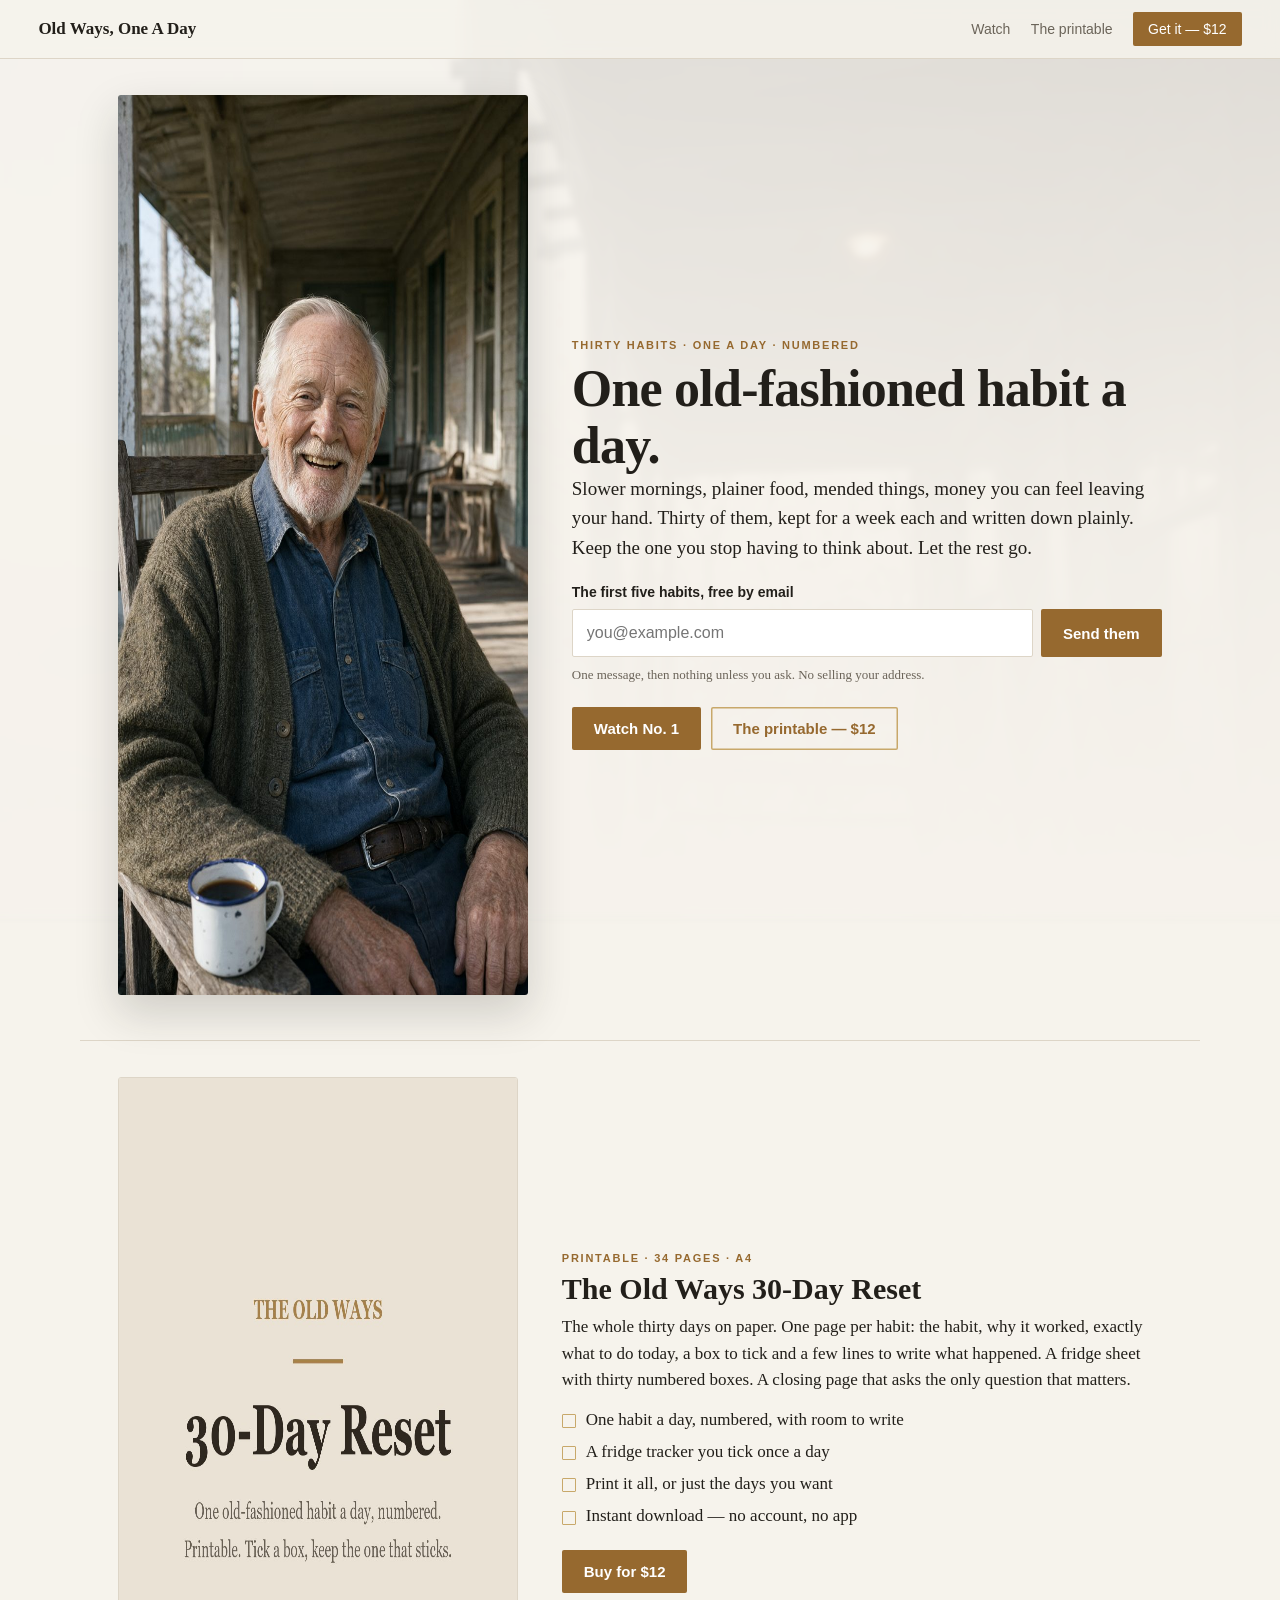
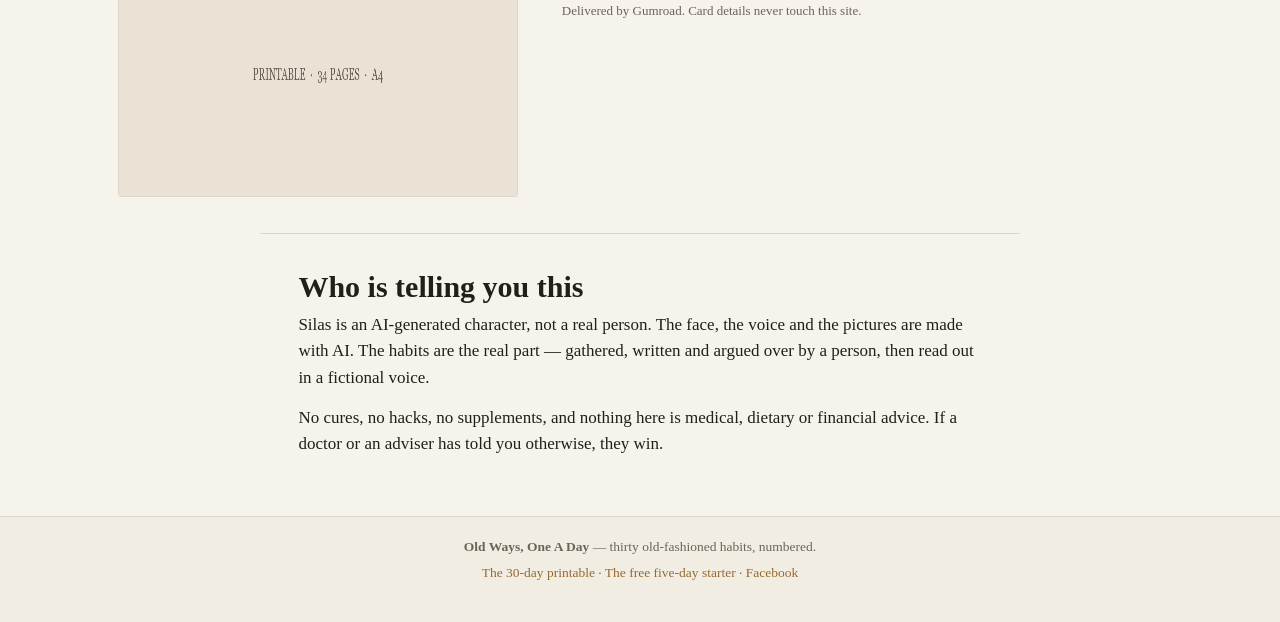
==== commit aecfae31: "Replace messy composite product cover with a clean single book cover" ====
--- a/index.html
+++ b/index.html
@@ -66,7 +66,7 @@
   <!-- ── the product ── -->
   <section class="printable" id="the-printable">
     <figure class="book">
-      <img src="assets/img/cover.jpg" width="720" height="720"
+      <img src="assets/img/cover-clean.jpg" width="720" height="720"
            alt="Cover of The Old Ways 30-Day Reset, a printable workbook.">
     </figure>
     <div>
--- a/assets/landing.css
+++ b/assets/landing.css
@@ -164,7 +164,7 @@
 .modal[hidden] { display: none; }
 .modal-box {
   background: var(--paper); border-radius: 4px;
-  width: 100%; max-width: 940px; padding: clamp(12px, 2vw, 22px);
+  width: 100%; max-width: 860px; padding: clamp(12px, 2vw, 22px);
   box-shadow: 0 30px 80px rgba(0, 0, 0, .45);
   position: relative; margin: auto;
 }
@@ -209,9 +209,30 @@
 /* ── small screens ──────────────────────────────────────────────────────── */
 @media (max-width: 860px) {
   .hero-inner, .printable, .modal-main { grid-template-columns: 1fr; }
+  /* The portrait is 9:16 and at full width it fills the whole first screen, pushing the
+     opt-in and the buttons below the fold. Cap it so the copy lands on the first screen. */
+  .portrait img { max-height: 42vh; object-fit: cover; object-position: center 22%; }
   .portrait { max-width: 340px; margin: 0 auto; }
   .book img { max-width: 320px; margin: 0 auto; }
+  .modal-main { align-items: start; }
   .modal-main video { max-width: 240px; margin: 0 auto; }
   .playlist { max-height: 30vh; }
   .bar nav a:not(.cta) { display: none; }
-}
+  .bar nav .link { display: none; }   /* the hero has its own Watch button */
+  .bar .brand { font-size: 15px; }
+  .bar nav a.cta { padding: 9px 12px; font-size: 13px; white-space: nowrap; }
+  .hero { padding-top: 18px; }
+}
+
+/* Phones. Declared AFTER the 860 block on purpose: at equal specificity the later rule wins,
+   so these must come second or the portrait cap below is silently overridden. */
+@media (max-width: 520px) {
+  /* Keep "Send them" beside the input and shorten the portrait further, so the Watch and buy
+     buttons still land on the first phone screen instead of just below it. */
+  .field input[type=email] { flex: 1 1 150px; min-width: 130px; padding: 13px 12px; }
+  .field button { padding: 13px 16px; font-size: 14px; }
+  .portrait img { max-height: 34vh; }
+  h1 { font-size: clamp(27px, 8vw, 34px); }
+  .lede { font-size: 16px; }
+  .hero { padding-top: 12px; }
+}
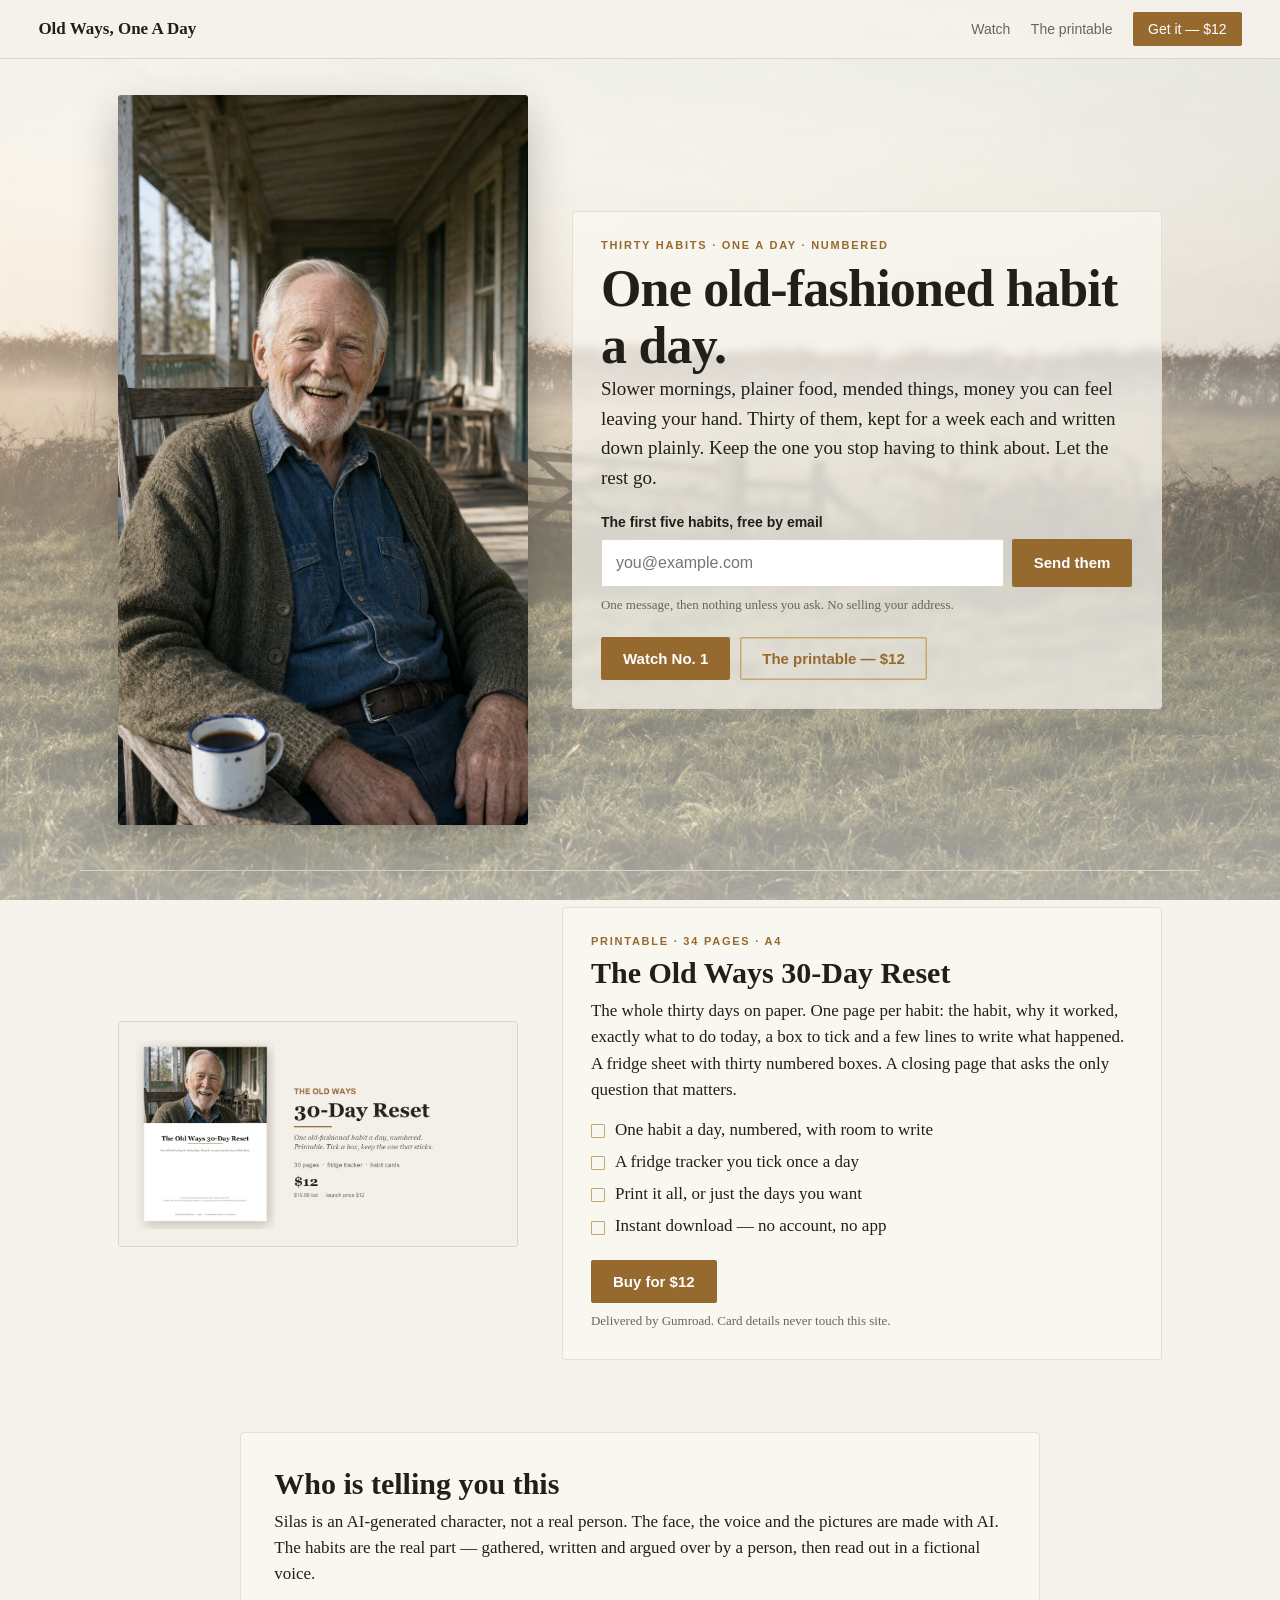
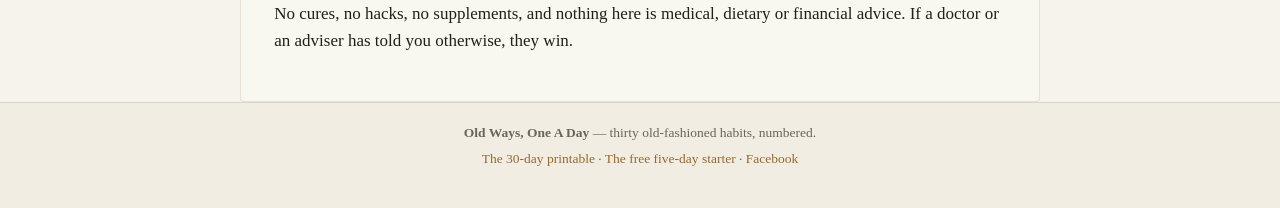
==== commit 9f375f92: "Real aspect ratios from the files; wide countryside plate as the page-wide background" ====
--- a/index.html
+++ b/index.html
@@ -30,7 +30,7 @@
     <div class="backdrop" aria-hidden="true"></div>
     <div class="hero-inner">
       <figure class="portrait">
-        <img src="assets/img/silas.jpg" width="720" height="900"
+        <img src="assets/img/silas.jpg" width="842" height="1500"
              alt="Silas Ward, an older man in a cardigan, sitting on a farmhouse porch.">
       </figure>
 
@@ -66,7 +66,7 @@
   <!-- ── the product ── -->
   <section class="printable" id="the-printable">
     <figure class="book">
-      <img src="assets/img/cover-clean.jpg" width="720" height="720"
+      <img src="assets/img/cover.jpg" width="1100" height="619"
            alt="Cover of The Old Ways 30-Day Reset, a printable workbook.">
     </figure>
     <div>
--- a/assets/landing.css
+++ b/assets/landing.css
@@ -44,16 +44,29 @@
 .lede { font-size: clamp(17px, 1.5vw, 19px); max-width: 34em; }
 
 /* ── the faded backdrop ─────────────────────────────────────────────────── */
+/* No blur and no heavy fade: the countryside is the point of having it there at all. Legibility
+   comes from the light scrim below and from the soft panels the copy sits on, not from hiding
+   the photograph. `position: fixed` (rather than background-attachment) also behaves on iOS. */
 .backdrop {
   position: fixed; inset: 0; z-index: -1;
-  background: url("img/col_porch_dawn.jpg") center 30% / cover no-repeat;
-  opacity: .22;
-  filter: blur(3px) saturate(.85);
-  transform: scale(1.04);           /* hide the blurred edge */
+  background: url("img/field.jpg") center 42% / cover no-repeat;
 }
 .backdrop::after {
   content: ""; position: absolute; inset: 0;
-  background: linear-gradient(180deg, rgba(246,243,236,.55), rgba(246,243,236,.9) 60%, #f6f3ec);
+  background: linear-gradient(180deg,
+    rgba(246, 243, 236, .46) 0%,
+    rgba(246, 243, 236, .26) 26%,
+    rgba(246, 243, 236, .38) 62%,
+    rgba(246, 243, 236, .68) 100%);
+}
+
+/* Copy sits on soft panels so the field stays visible around it without fighting the words. */
+.hero-copy, .printable > div, .about {
+  background: rgba(250, 248, 243, .70);
+  backdrop-filter: blur(3px) saturate(1.04);
+  border: 1px solid rgba(221, 213, 199, .7);
+  border-radius: 4px;
+  padding: clamp(16px, 2.2vw, 32px);
 }
 
 /* ── bar ────────────────────────────────────────────────────────────────── */
@@ -86,8 +99,10 @@
 }
 .portrait { margin: 0; }
 .portrait img {
-  width: 100%; display: block; border-radius: 3px;
-  box-shadow: 0 18px 44px rgba(34, 31, 26, .18);
+  width: 100%; height: auto; display: block; border-radius: 3px;
+  box-shadow: 0 18px 44px rgba(34, 31, 26, .28);
+  /* Deliberately NOT capped here: on a desktop screen the portrait shows at its true 842x1500
+     aspect, uncropped. The cap lives in the phone block, where space genuinely runs out. */
 }
 .hero-copy { max-width: 620px; }
 
@@ -130,7 +145,7 @@
   border-top: 1px solid var(--line);
 }
 .book { margin: 0; }
-.book img { width: 100%; display: block; border: 1px solid var(--line); border-radius: 3px; }
+.book img { width: 100%; height: auto; display: block; border: 1px solid var(--line); border-radius: 3px; }
 .ticks { list-style: none; padding: 0; margin: 0 0 1.2em; }
 .ticks li { padding-left: 24px; position: relative; margin-bottom: .34em; }
 .ticks li::before {
@@ -140,9 +155,9 @@
 
 /* ── the disclosure, once ───────────────────────────────────────────────── */
 .about {
-  max-width: 760px; margin: 0 auto;
-  padding: clamp(26px, 4vh, 56px) var(--pad) clamp(30px, 5vh, 64px);
-  border-top: 1px solid var(--line);
+  max-width: 800px; margin: 0 auto;
+  margin-top: clamp(26px, 4vh, 56px);
+  padding: clamp(20px, 2.6vw, 38px);
 }
 
 /* ── footer ─────────────────────────────────────────────────────────────── */
@@ -231,7 +246,7 @@
      buttons still land on the first phone screen instead of just below it. */
   .field input[type=email] { flex: 1 1 150px; min-width: 130px; padding: 13px 12px; }
   .field button { padding: 13px 16px; font-size: 14px; }
-  .portrait img { max-height: 34vh; }
+  .portrait img { max-height: 30vh; }
   h1 { font-size: clamp(27px, 8vw, 34px); }
   .lede { font-size: 16px; }
   .hero { padding-top: 12px; }
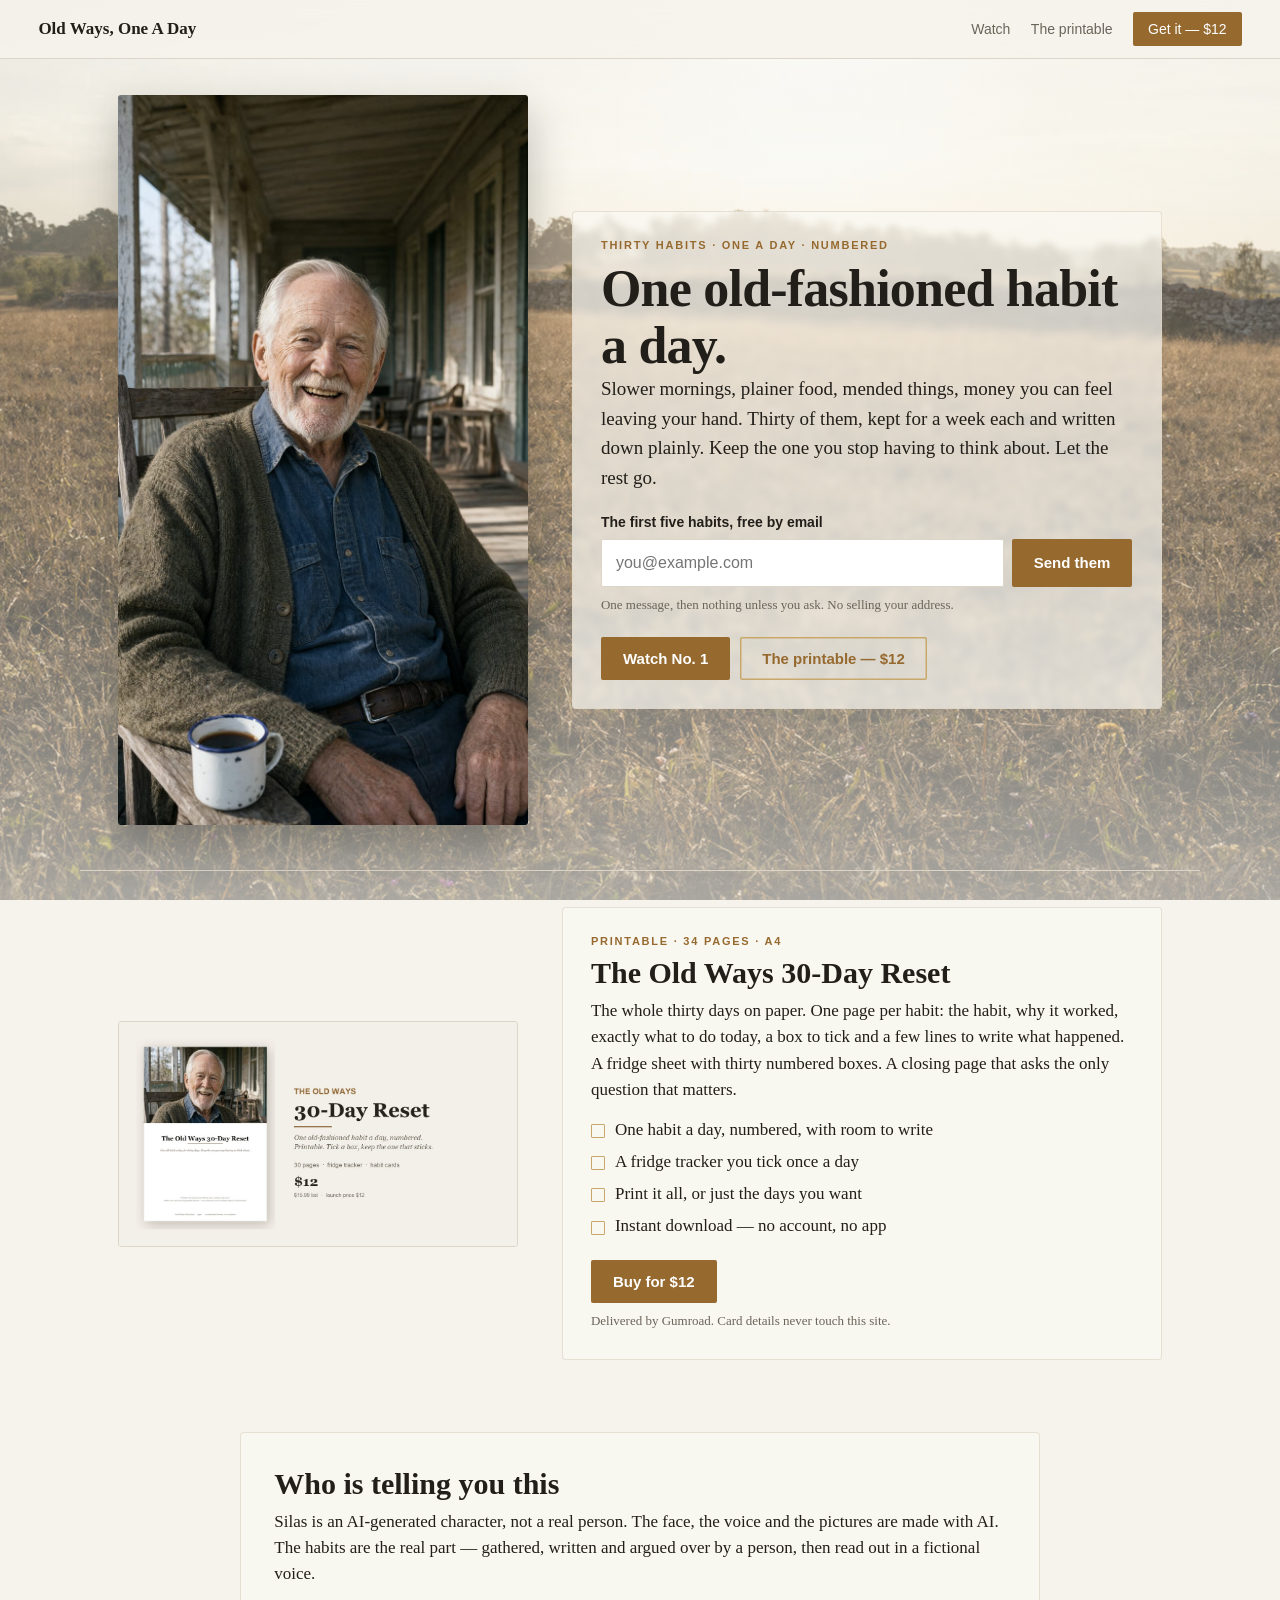
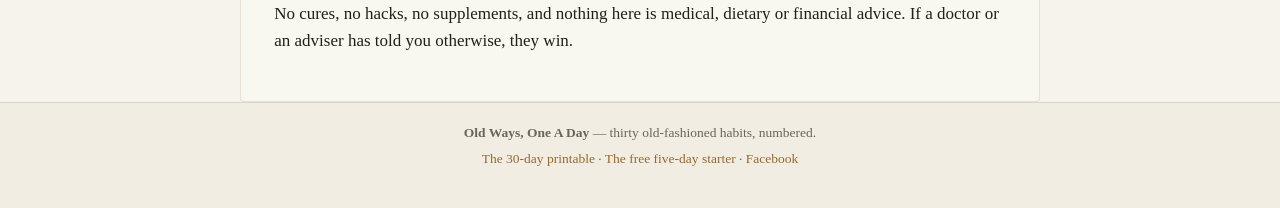
==== commit bf195668: "Background: use the warm afternoon field (most visible of the three); keep the other plates availabl" ====
--- a/index.html
+++ b/index.html
@@ -11,7 +11,7 @@
 <meta property="og:image" content="https://theoldways.online/assets/img/silas.jpg">
 <meta property="og:type" content="website">
 <link rel="icon" href="assets/img/silas.jpg">
-<link rel="stylesheet" href="assets/landing.css">
+<link rel="stylesheet" href="assets/landing.css?v=d1928046">
 </head>
 <body>
 
--- a/assets/landing.css
+++ b/assets/landing.css
@@ -49,7 +49,7 @@
    the photograph. `position: fixed` (rather than background-attachment) also behaves on iOS. */
 .backdrop {
   position: fixed; inset: 0; z-index: -1;
-  background: url("img/field.jpg") center 42% / cover no-repeat;
+  background: url("img/field_afternoon.jpg") center 42% / cover no-repeat;
 }
 .backdrop::after {
   content: ""; position: absolute; inset: 0;
